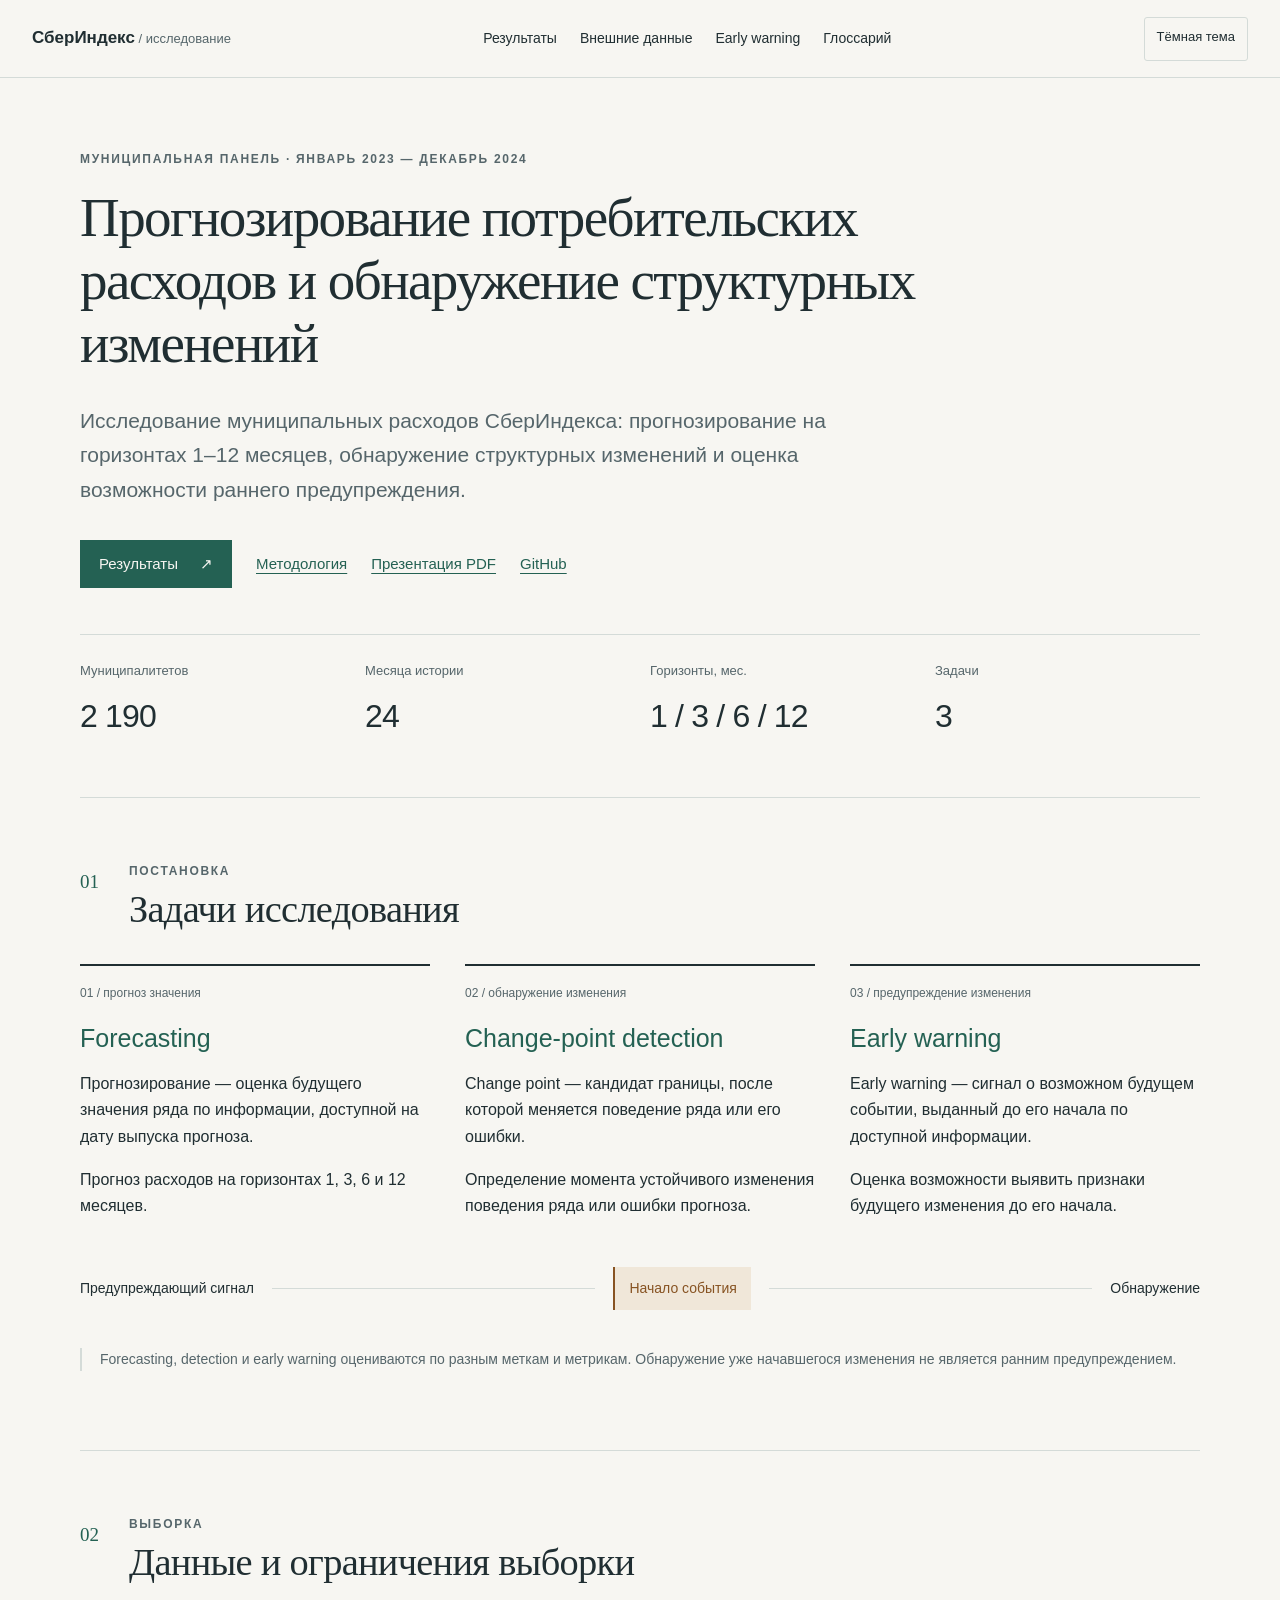
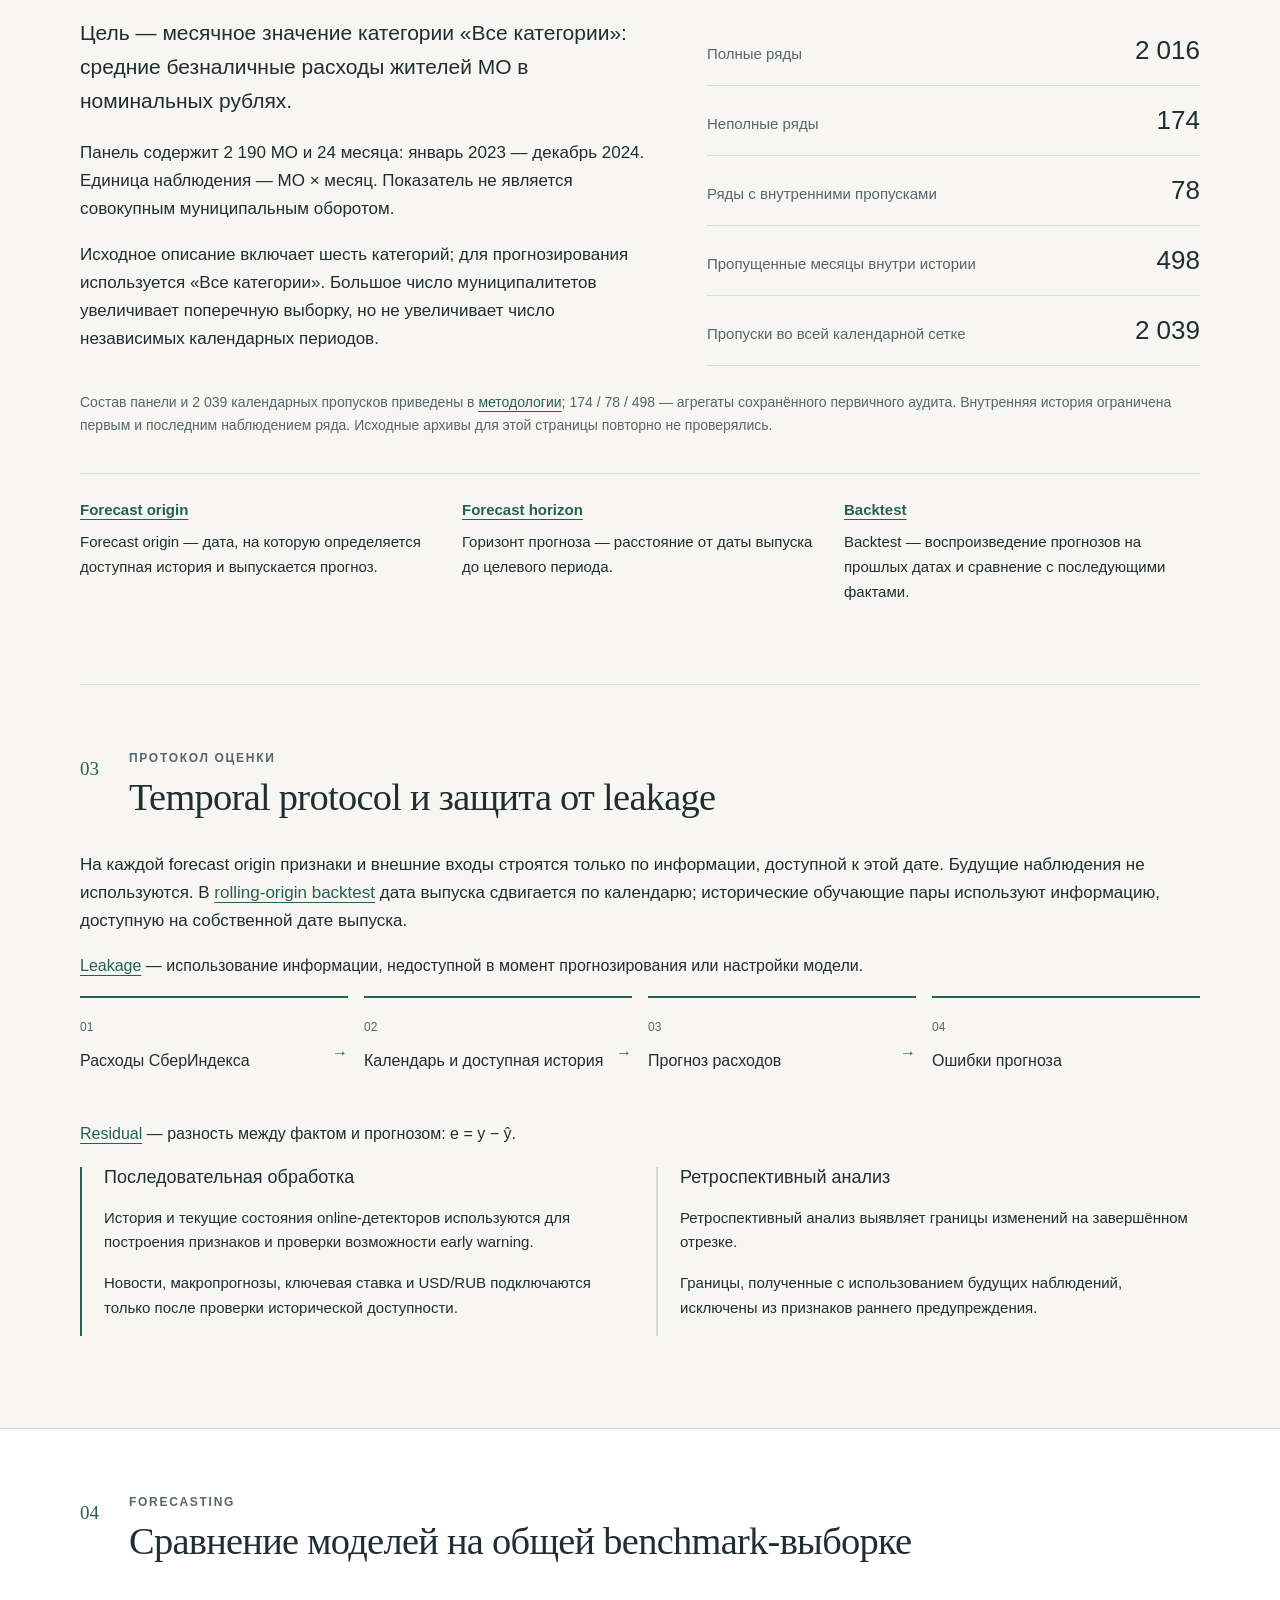
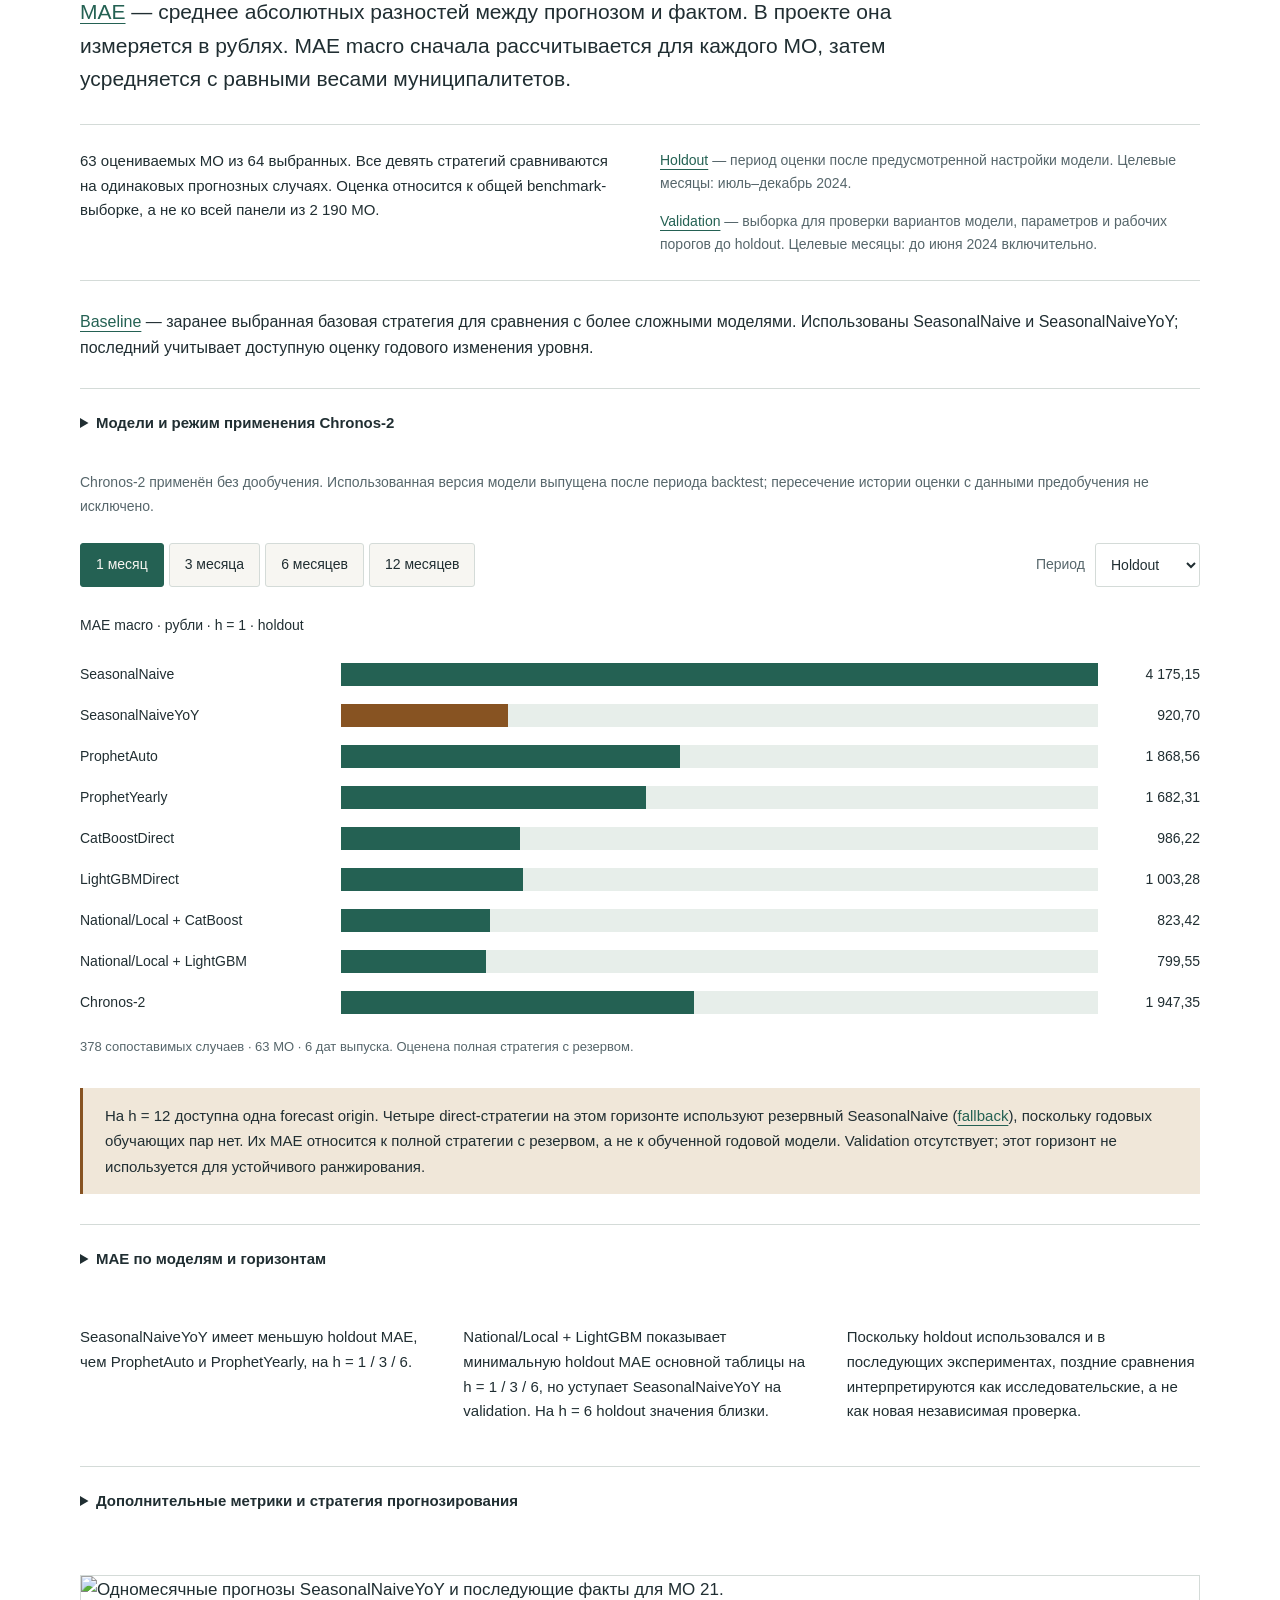
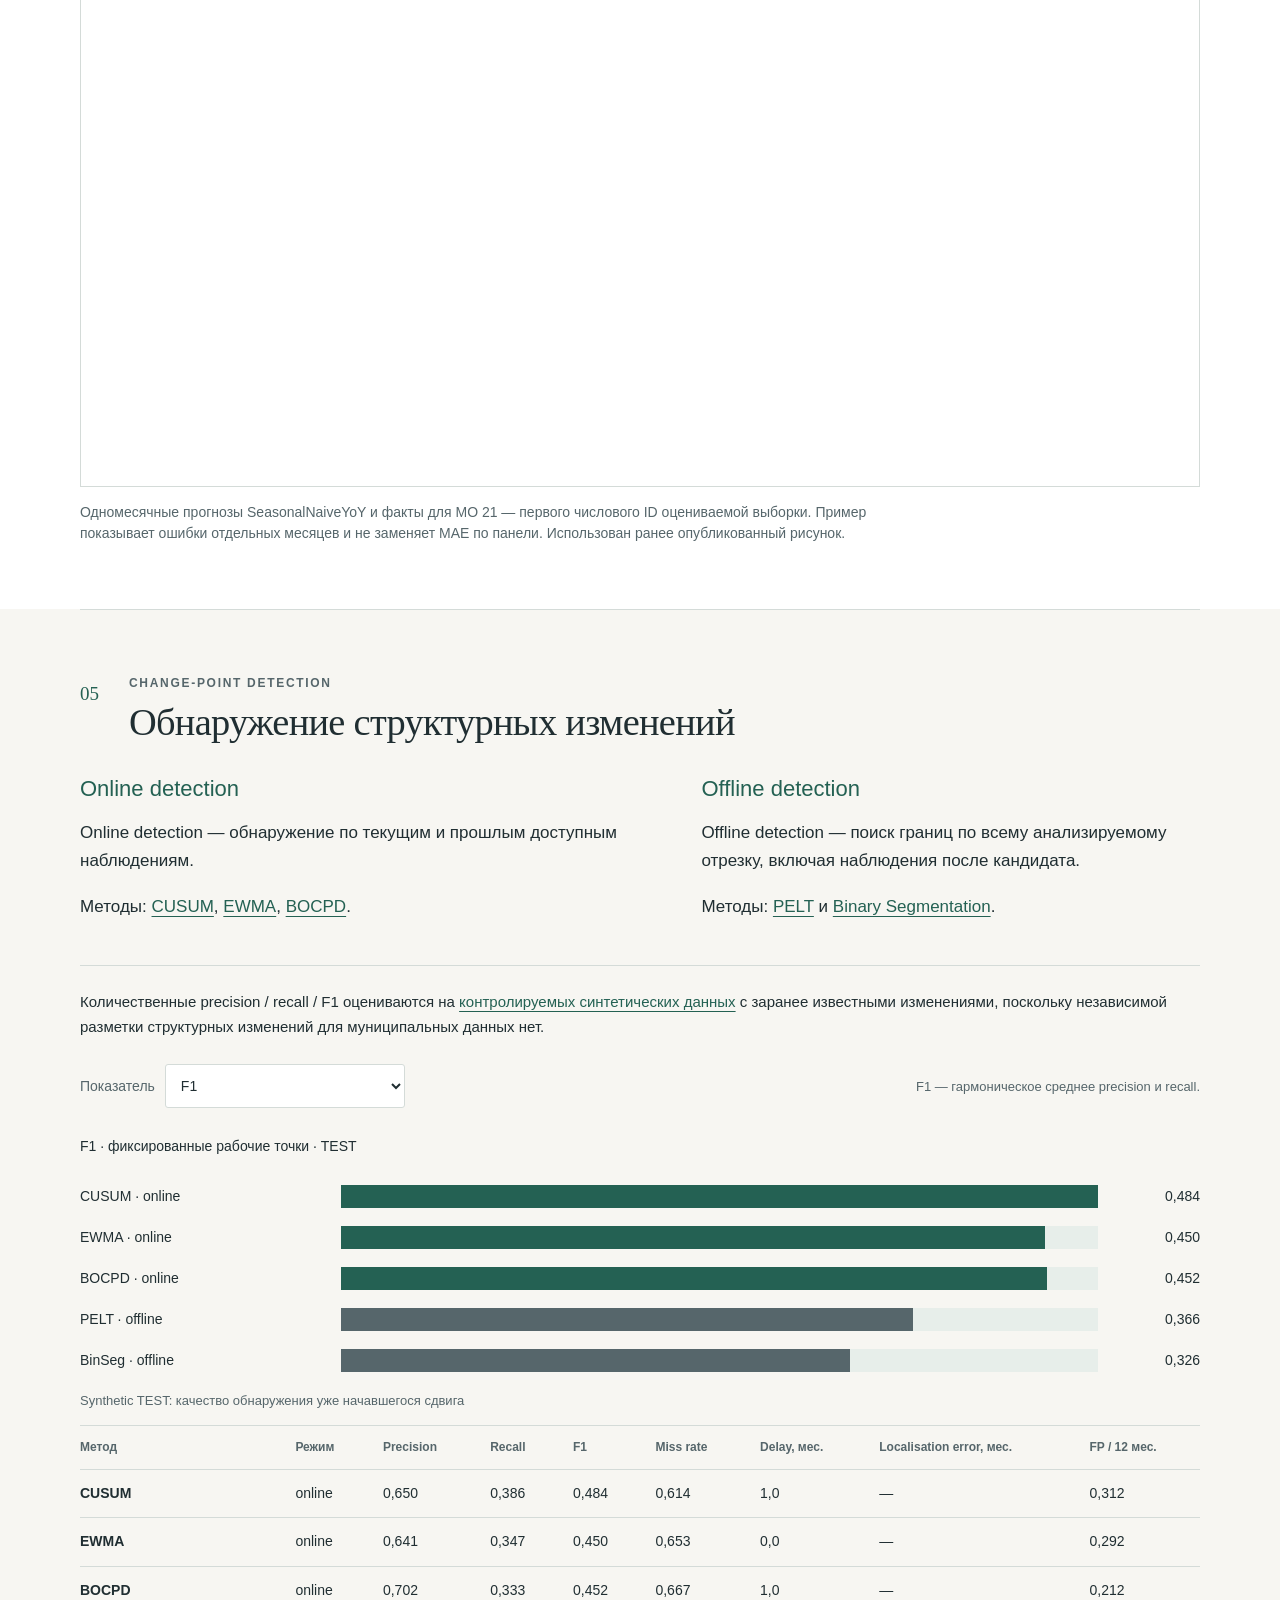
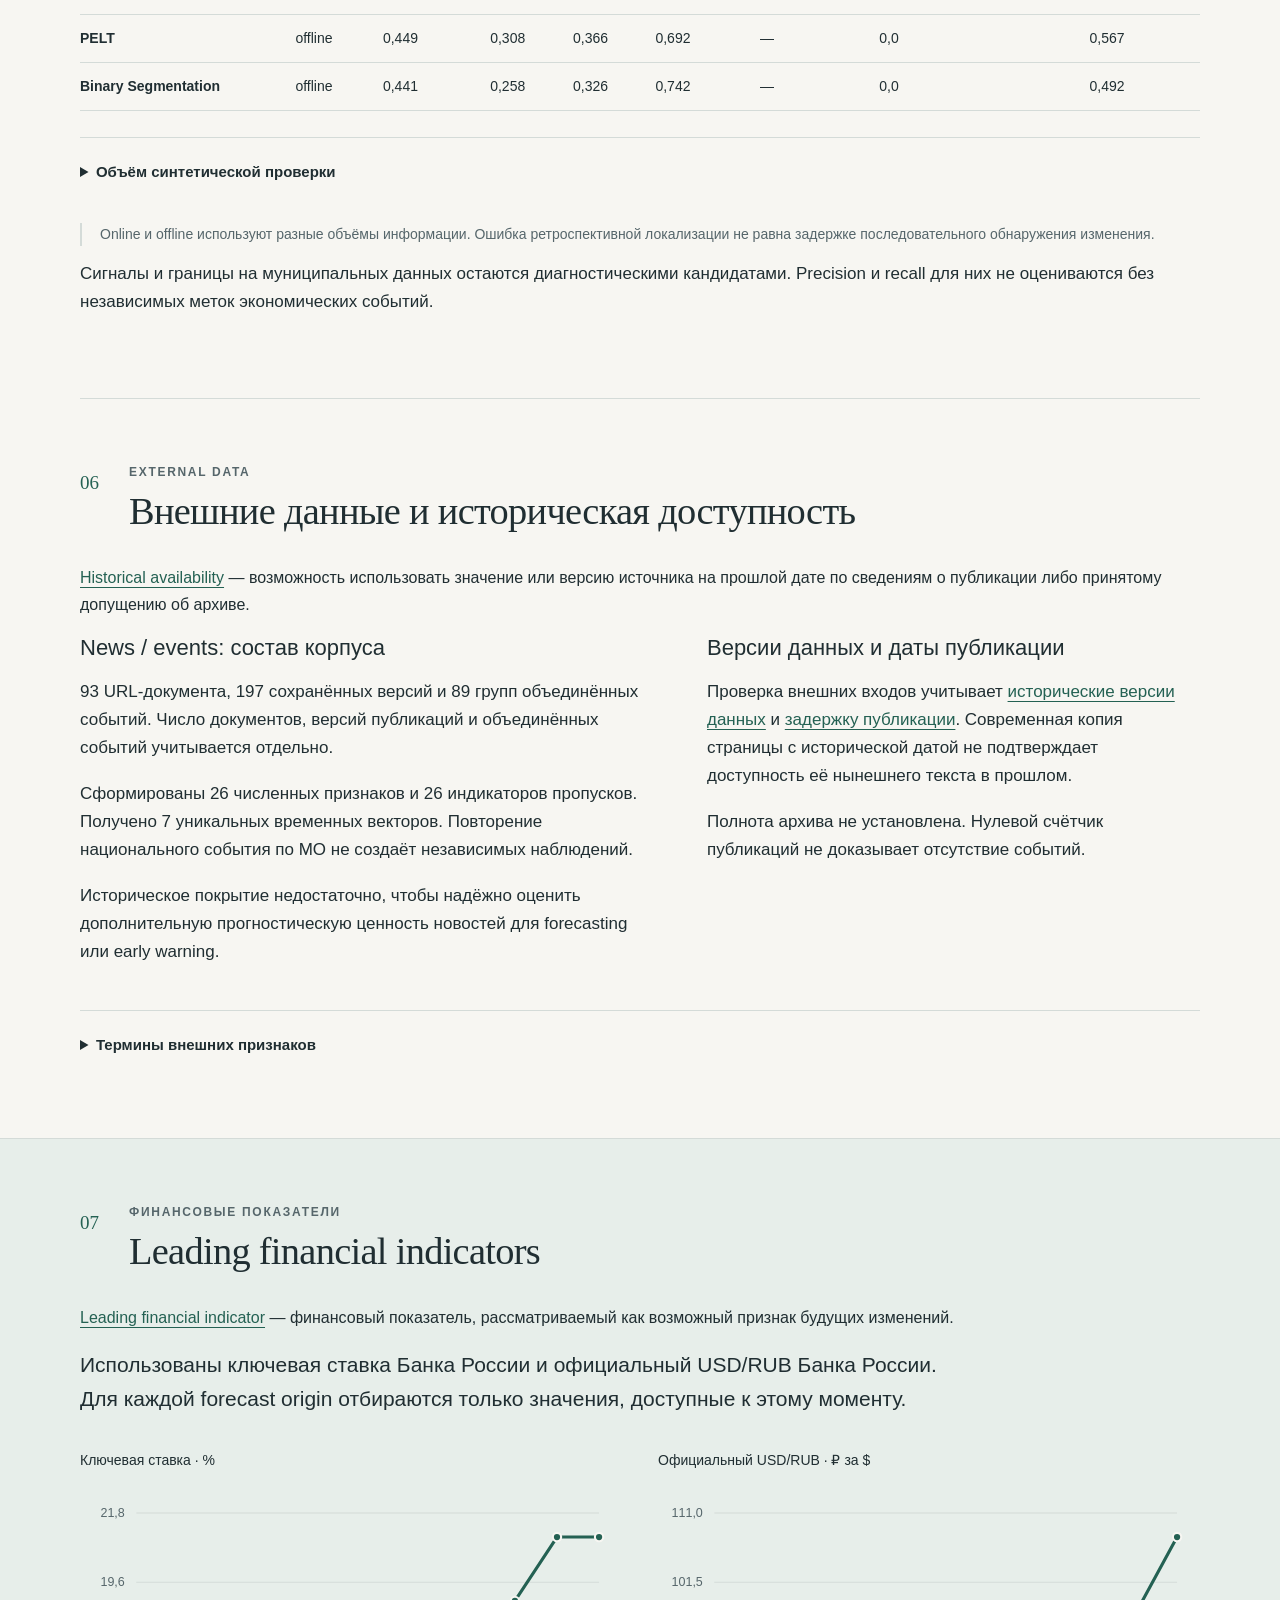
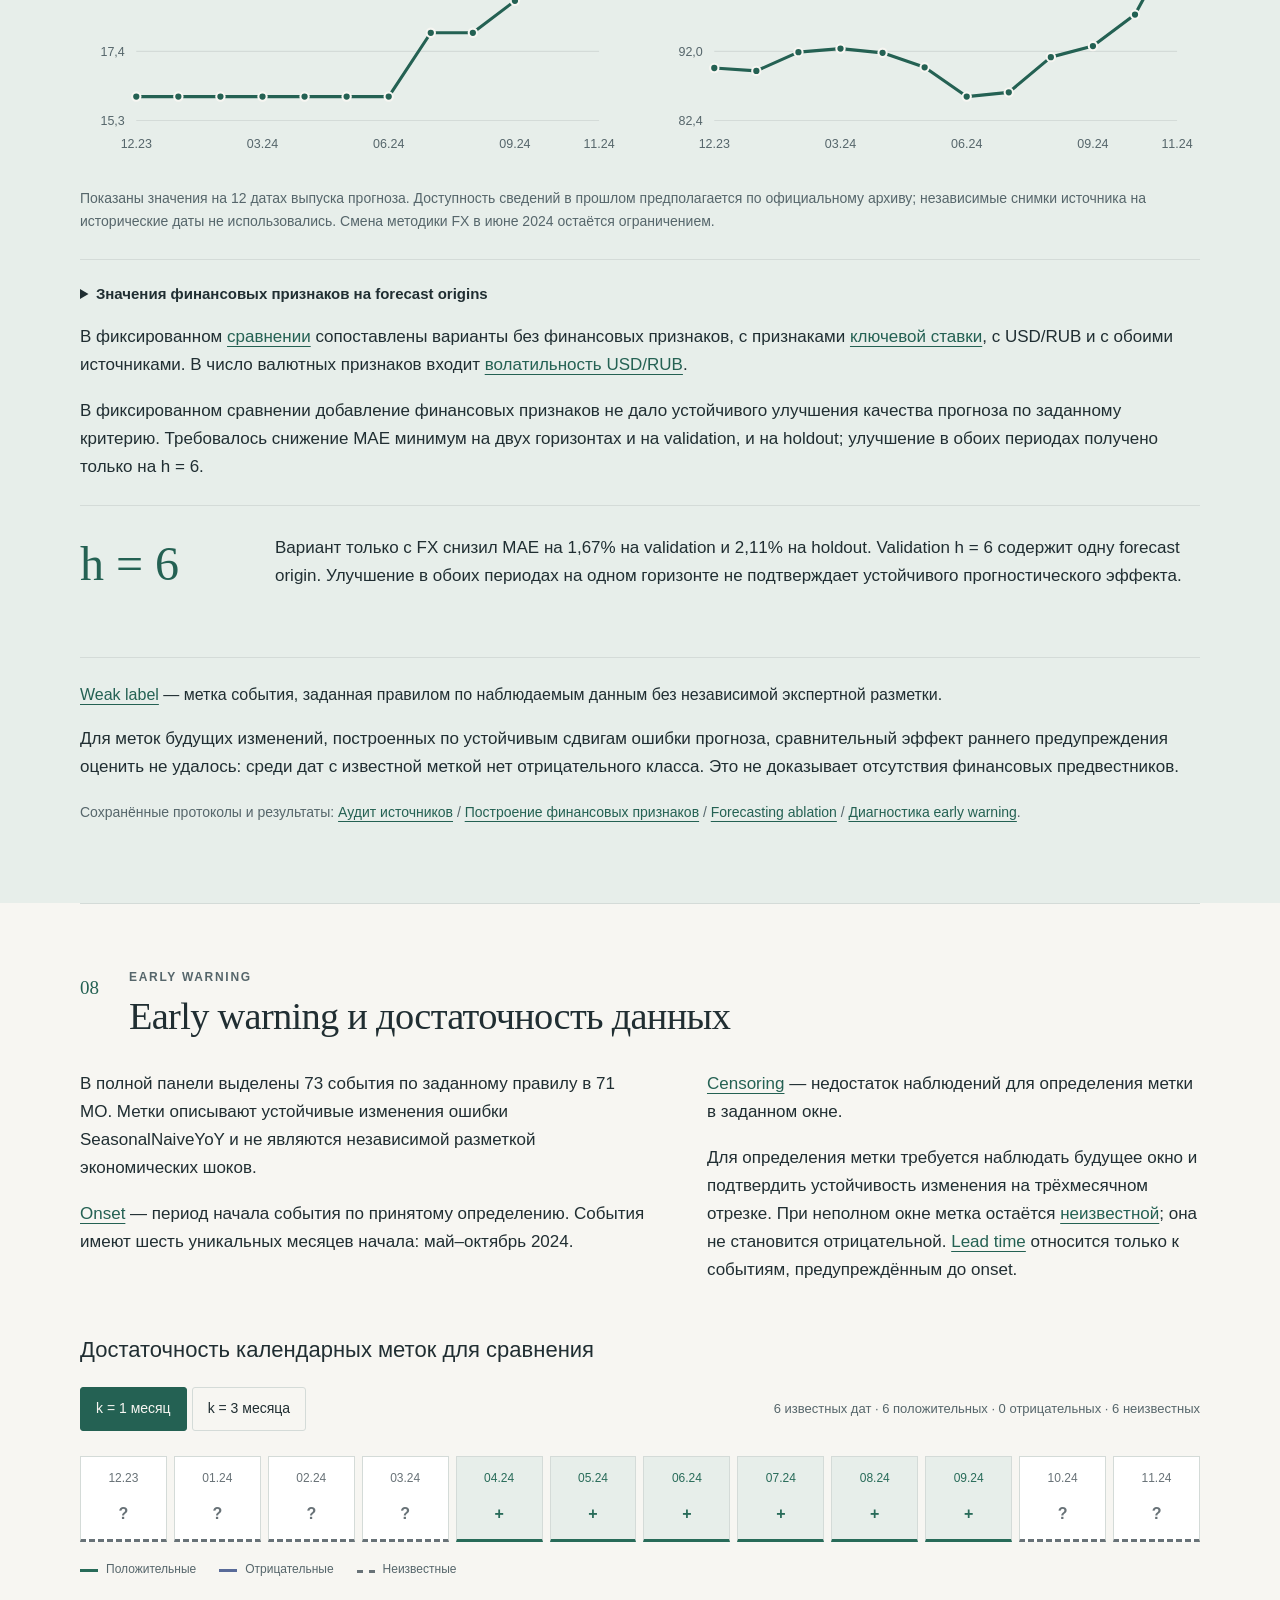
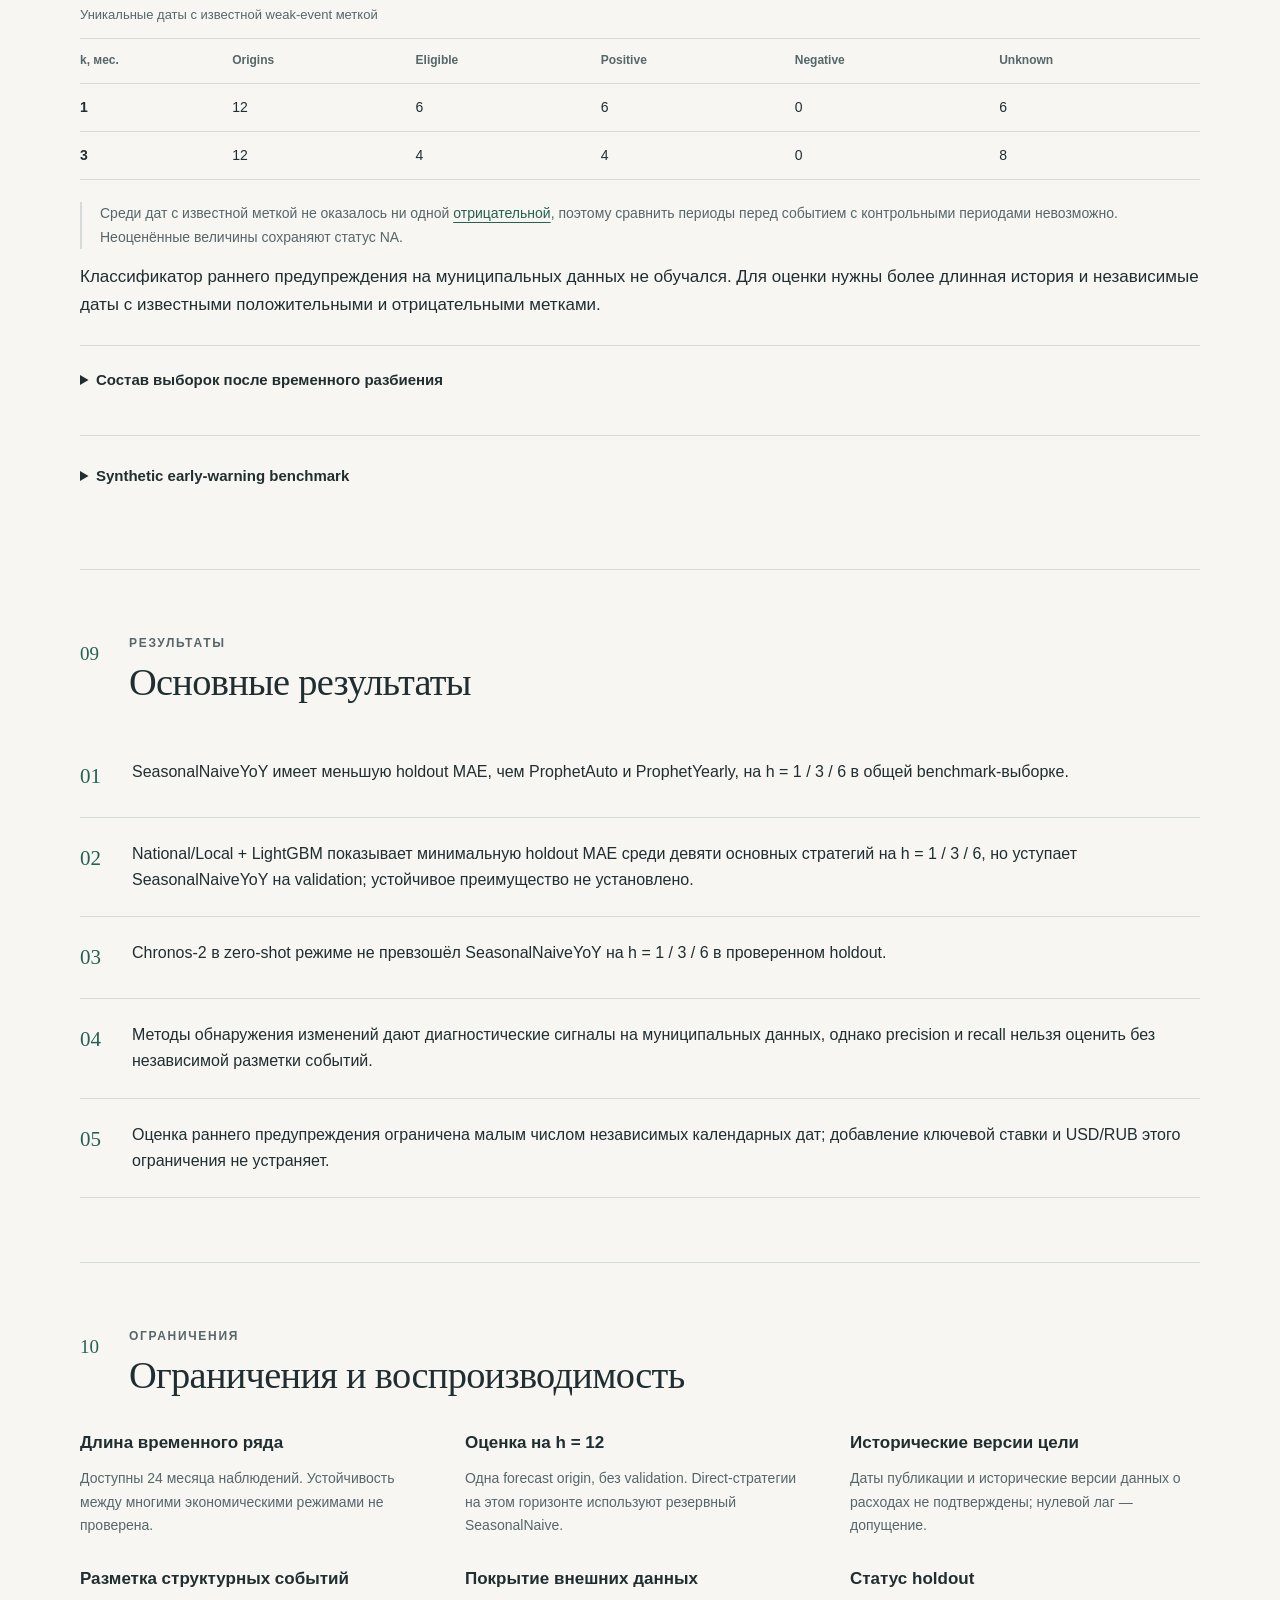
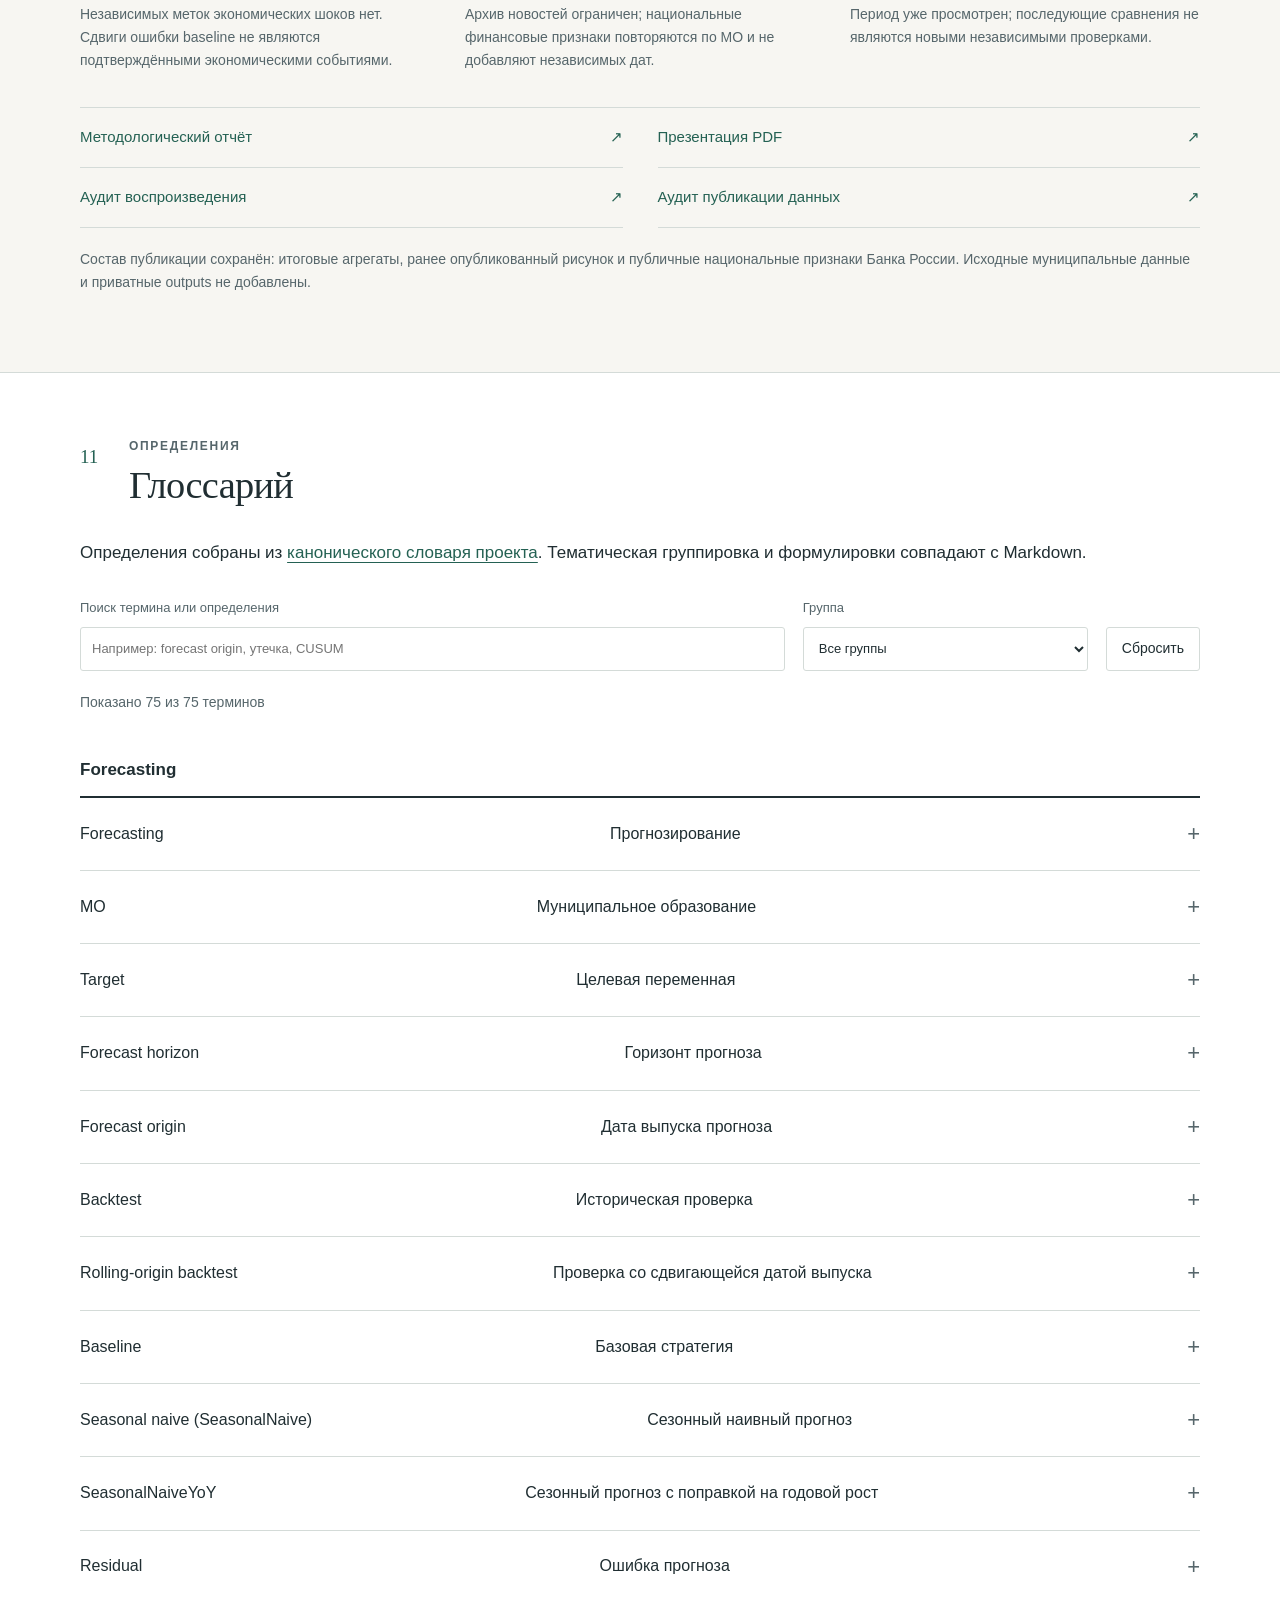
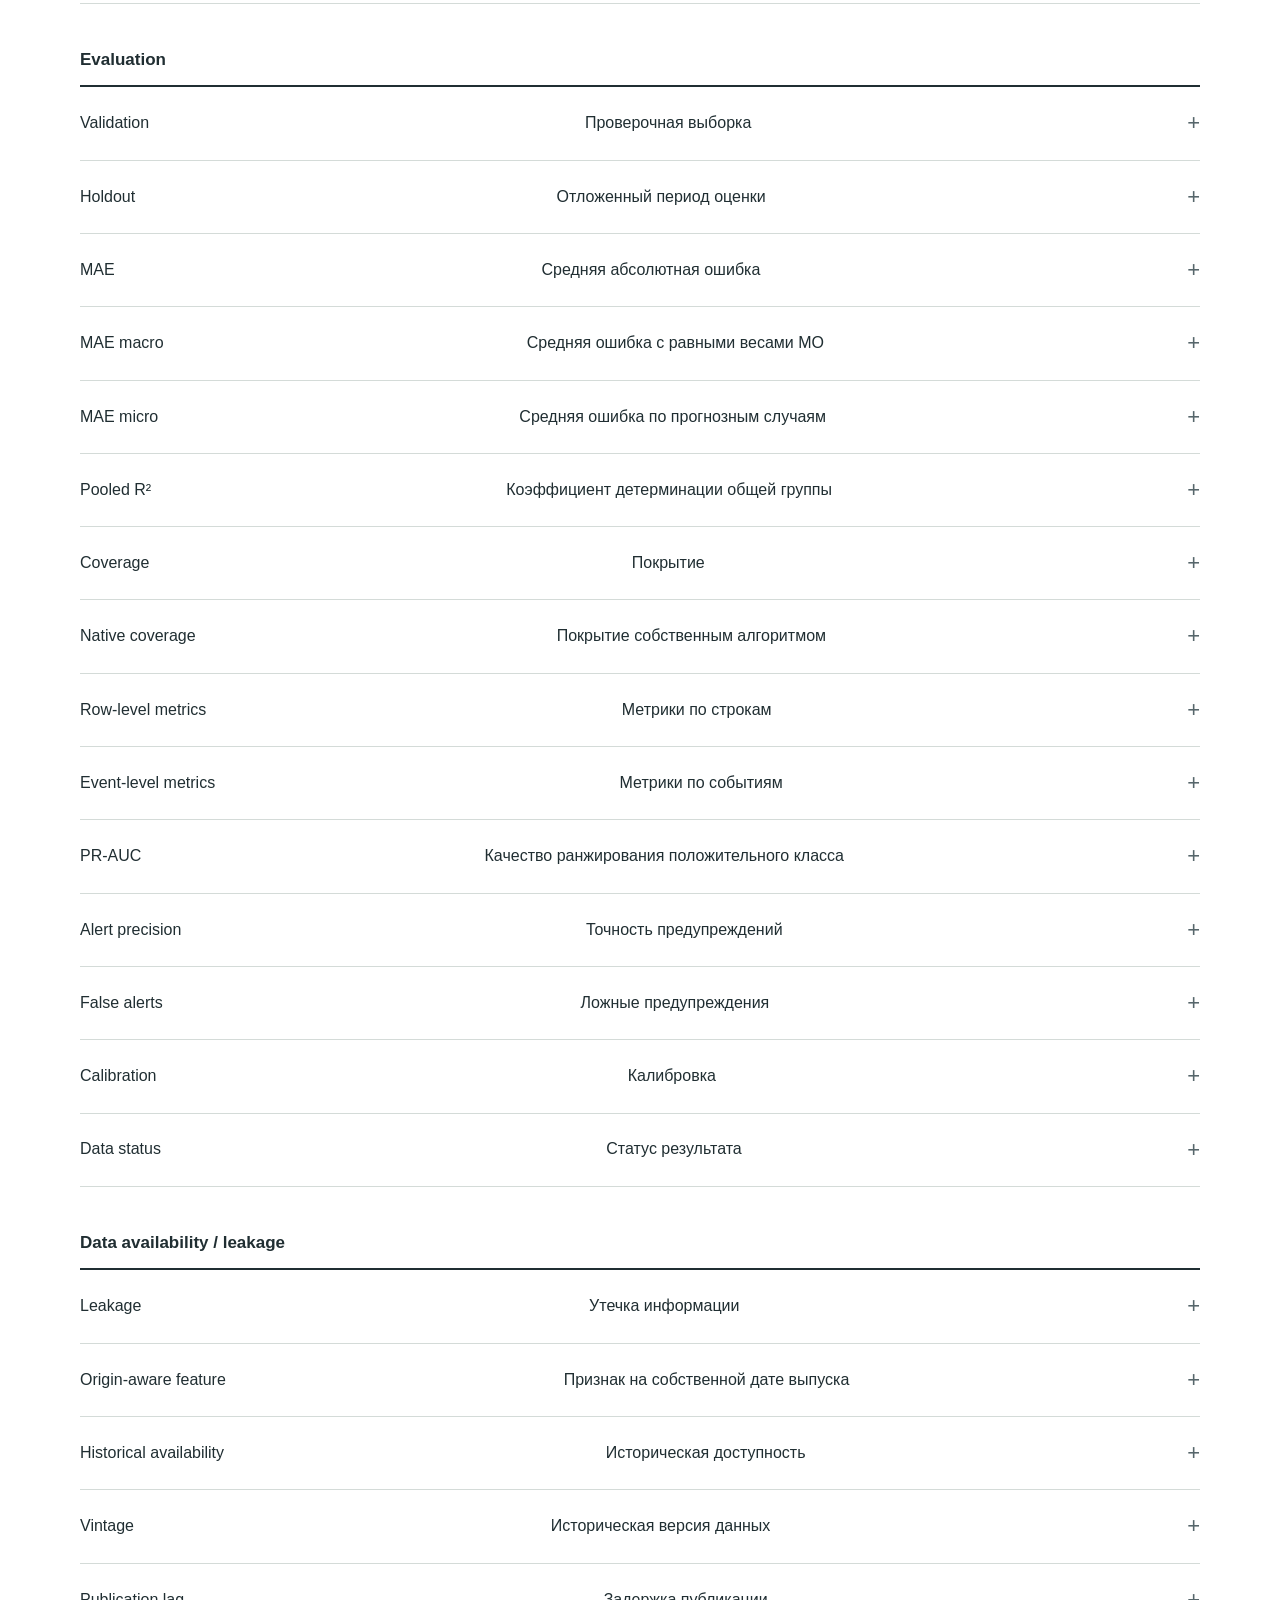
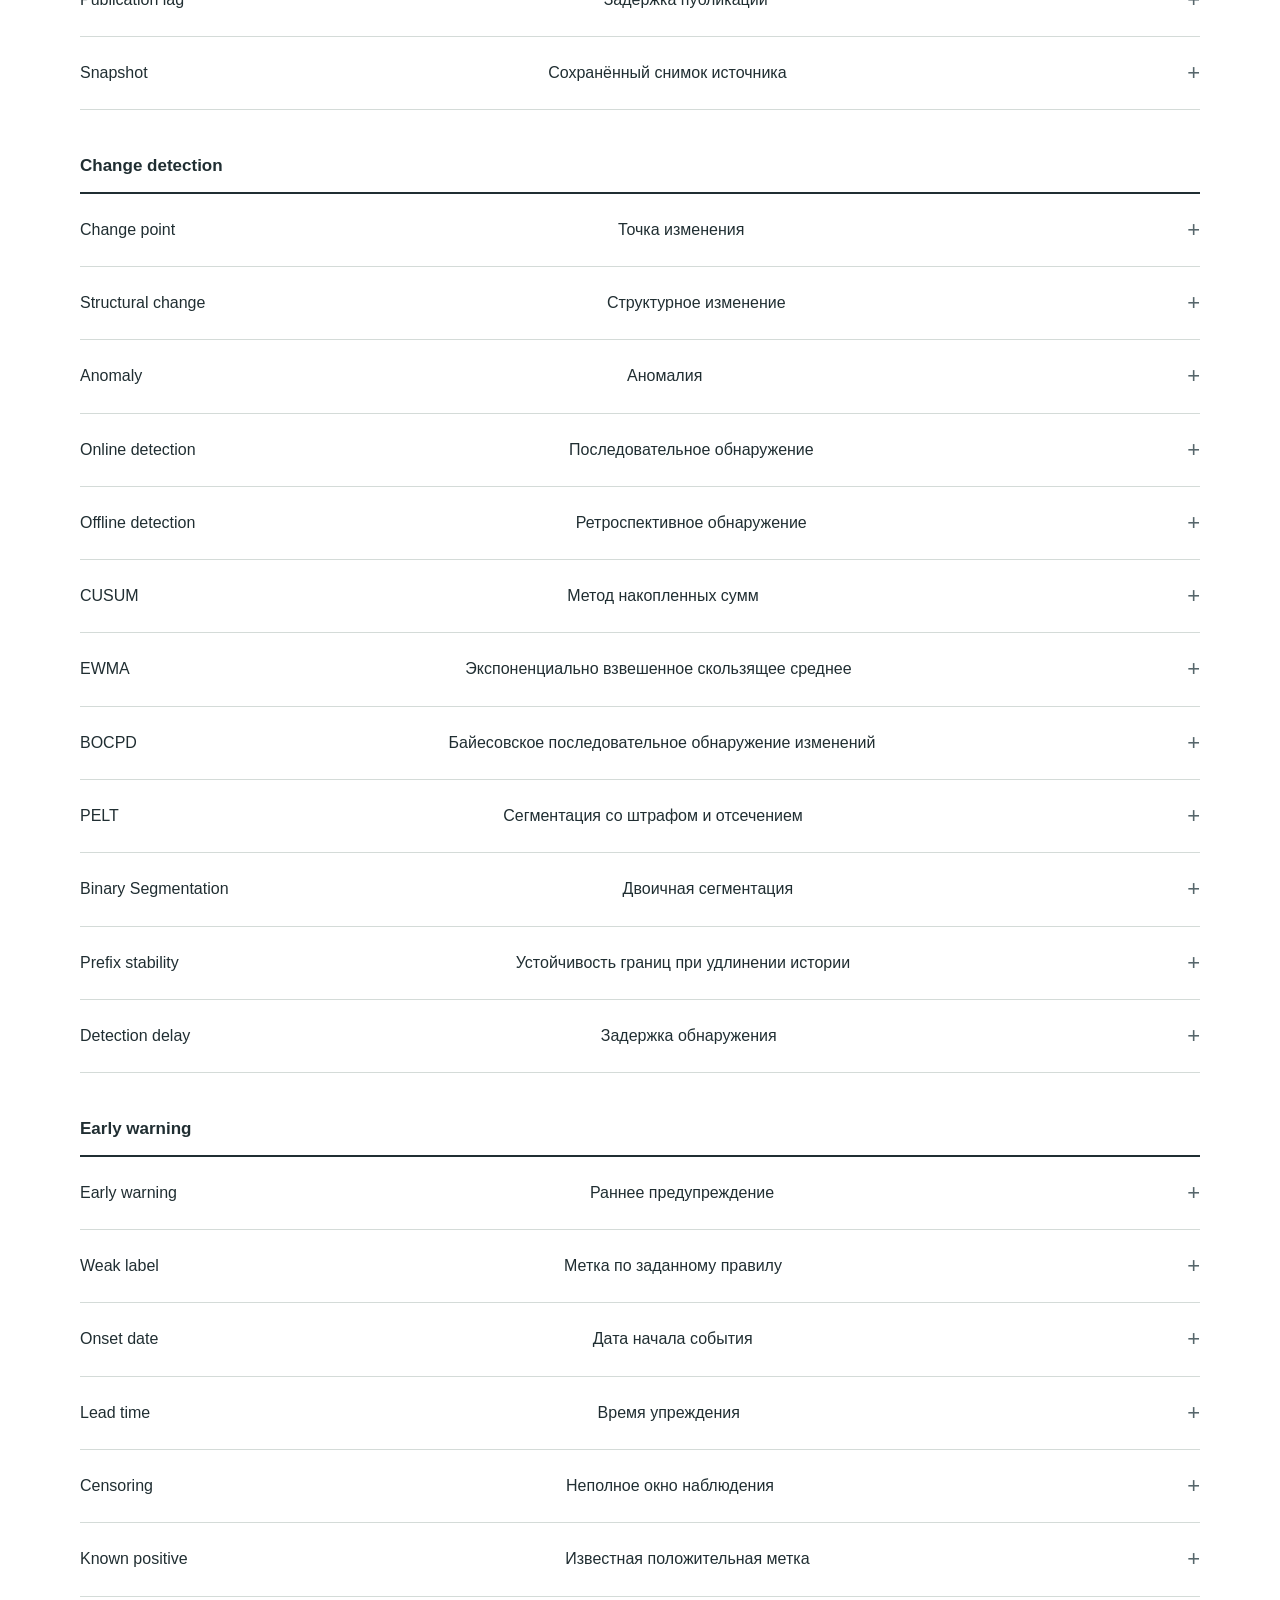
==== docs/index.html @ af83a6e0 "F8: add interactive project report" ====
<!doctype html>
<html lang="ru">
<head>
  <meta charset="utf-8">
  <meta name="viewport" content="width=device-width, initial-scale=1">
  <meta name="color-scheme" content="light dark">
  <meta name="description" content="Исследование муниципальных расходов СберИндекса: forecasting, обнаружение структурных изменений и оценка возможности early warning.">
  <title>Прогнозирование расходов и структурные изменения · СберИндекс</title>
  <link rel="stylesheet" href="assets/project-report.css">
  <script defer src="assets/project-report-data.js"></script>
  <script defer src="assets/project-report.js"></script>
</head>
<body>
  <a class="skip-link" href="#main">К содержанию</a>
  <header class="site-header">
    <a class="wordmark" href="#top" aria-label="СберИндекс: начало отчёта">СберИндекс<span> / исследование</span></a>
    <nav aria-label="Основная навигация">
      <a href="#results">Результаты</a>
      <a href="#signals">Внешние данные</a>
      <a href="#warning">Early warning</a>
      <a href="#glossary">Глоссарий</a>
    </nav>
    <button class="theme-toggle enhanced-control" id="theme-toggle" type="button" aria-label="Включить тёмную тему" aria-pressed="false">Тёмная тема</button>
  </header>
  <main id="main">
    <section class="hero wrap" id="top" aria-labelledby="hero-title">
      <p class="eyebrow">Муниципальная панель · январь 2023 — декабрь 2024</p>
      <h1 id="hero-title">Прогнозирование потребительских расходов и обнаружение структурных изменений</h1>
      <p class="hero-deck">Исследование муниципальных расходов СберИндекса: прогнозирование на горизонтах 1–12 месяцев, обнаружение структурных изменений и оценка возможности раннего предупреждения.</p>
      <div class="hero-links">
        <a class="primary-link" href="#results">Результаты <span aria-hidden="true">↗</span></a>
        <a href="https://github.com/MarselMiller/sberindex-municipal-forecasting/blob/main/reports/final/METHODOLOGY_REPORT.md">Методология</a>
        <a href="https://github.com/MarselMiller/sberindex-municipal-forecasting/blob/main/reports/final/presentation/presentation.pdf">Презентация PDF</a>
        <a href="https://github.com/MarselMiller/sberindex-municipal-forecasting">GitHub</a>
      </div>
      <dl class="facts-strip">
        <div><dt>Муниципалитетов</dt><dd>2 190</dd></div>
        <div><dt>Месяца истории</dt><dd>24</dd></div>
        <div><dt>Горизонты, мес.</dt><dd>1 / 3 / 6 / 12</dd></div>
        <div><dt>Задачи</dt><dd>3</dd></div>
      </dl>
    </section>

    <section class="section wrap" id="questions" aria-labelledby="questions-title">
      <div class="section-heading"><span class="section-number">01</span><div><p class="eyebrow">Постановка</p><h2 id="questions-title">Задачи исследования</h2></div></div>
      <div class="task-grid">
        <article><span class="task-index">01 / прогноз значения</span><h3><a href="#forecasting">Forecasting</a></h3><p data-first-definition="forecasting">Прогнозирование — оценка будущего значения ряда по информации, доступной на дату выпуска прогноза.</p><p>Прогноз расходов на горизонтах 1, 3, 6 и 12 месяцев.</p></article>
        <article><span class="task-index">02 / обнаружение изменения</span><h3><a href="#change-point">Change-point detection</a></h3><p data-first-definition="change-point">Change point — кандидат границы, после которой меняется поведение ряда или его ошибки.</p><p>Определение момента устойчивого изменения поведения ряда или ошибки прогноза.</p></article>
        <article><span class="task-index">03 / предупреждение изменения</span><h3><a href="#early-warning">Early warning</a></h3><p data-first-definition="early-warning">Early warning — сигнал о возможном будущем событии, выданный до его начала по доступной информации.</p><p>Оценка возможности выявить признаки будущего изменения до его начала.</p></article>
      </div>
      <div class="timing-diagram" aria-label="Предупреждающий сигнал до начала события; обнаружение после начала">
        <span>Предупреждающий сигнал</span><span class="timing-line" aria-hidden="true"></span><span class="onset-pin">Начало события</span><span class="timing-line" aria-hidden="true"></span><span>Обнаружение</span>
      </div>
      <p class="margin-note">Forecasting, detection и early warning оцениваются по разным меткам и метрикам. Обнаружение уже начавшегося изменения не является ранним предупреждением.</p>
    </section>

    <section class="section wrap" id="data" aria-labelledby="data-title">
      <div class="section-heading"><span class="section-number">02</span><div><p class="eyebrow">Выборка</p><h2 id="data-title">Данные и ограничения выборки</h2></div></div>
      <div class="two-column">
        <div><p class="lead">Цель — месячное значение категории «Все категории»: средние безналичные расходы жителей МО в номинальных рублях.</p><p>Панель содержит 2 190 МО и 24 месяца: январь 2023 — декабрь 2024. Единица наблюдения — МО × месяц. Показатель не является совокупным муниципальным оборотом.</p><p>Исходное описание включает шесть категорий; для прогнозирования используется «Все категории». Большое число муниципалитетов увеличивает поперечную выборку, но не увеличивает число независимых календарных периодов.</p></div>
        <dl class="quality-list">
          <div><dt>Полные ряды</dt><dd>2 016</dd></div>
          <div><dt>Неполные ряды</dt><dd>174</dd></div>
          <div><dt>Ряды с внутренними пропусками</dt><dd>78</dd></div>
          <div><dt>Пропущенные месяцы внутри истории</dt><dd>498</dd></div>
          <div><dt>Пропуски во всей календарной сетке</dt><dd>2 039</dd></div>
        </dl>
      </div>
      <p class="source-note">Состав панели и 2 039 календарных пропусков приведены в <a href="https://github.com/MarselMiller/sberindex-municipal-forecasting/blob/main/reports/final/METHODOLOGY_REPORT.md">методологии</a>; 174 / 78 / 498 — агрегаты сохранённого первичного аудита. Внутренняя история ограничена первым и последним наблюдением ряда. Исходные архивы для этой страницы повторно не проверялись.</p>
      <div class="protocol-band">
        <div><p><a href="#forecast-origin">Forecast origin</a></p><p data-first-definition="forecast-origin">Forecast origin — дата, на которую определяется доступная история и выпускается прогноз.</p></div>
        <div><p><a href="#forecast-horizon">Forecast horizon</a></p><p data-first-definition="forecast-horizon">Горизонт прогноза — расстояние от даты выпуска до целевого периода.</p></div>
        <div><p><a href="#backtest">Backtest</a></p><p data-first-definition="backtest">Backtest — воспроизведение прогнозов на прошлых датах и сравнение с последующими фактами.</p></div>
      </div>
    </section>

    <section class="section wrap" id="method-pipeline" aria-labelledby="pipeline-title">
      <div class="section-heading"><span class="section-number">03</span><div><p class="eyebrow">Протокол оценки</p><h2 id="pipeline-title">Temporal protocol и защита от leakage</h2></div></div>
      <p>На каждой forecast origin признаки и внешние входы строятся только по информации, доступной к этой дате. Будущие наблюдения не используются. В <a href="#rolling-origin-backtest">rolling-origin backtest</a> дата выпуска сдвигается по календарю; исторические обучающие пары используют информацию, доступную на собственной дате выпуска.</p>
      <p class="inline-definition"><a href="#leakage">Leakage</a> — <span data-first-definition="leakage">использование информации, недоступной в момент прогнозирования или настройки модели.</span></p>
      <ol class="pipeline">
        <li><span>01</span>Расходы СберИндекса</li><li><span>02</span>Календарь и доступная история</li><li><span>03</span>Прогноз расходов</li><li><span>04</span>Ошибки прогноза</li>
      </ol>
      <p class="inline-definition"><a href="#residual">Residual</a> — <span data-first-definition="residual">разность между фактом и прогнозом: e = y − ŷ.</span></p>
      <div class="pipeline-branches">
        <div><h3>Последовательная обработка</h3><p>История и текущие состояния online-детекторов используются для построения признаков и проверки возможности early warning.</p><p>Новости, макропрогнозы, ключевая ставка и USD/RUB подключаются только после проверки исторической доступности.</p></div>
        <div><h3>Ретроспективный анализ</h3><p>Ретроспективный анализ выявляет границы изменений на завершённом отрезке.</p><p>Границы, полученные с использованием будущих наблюдений, исключены из признаков раннего предупреждения.</p></div>
      </div>
    </section>

    <section class="section results-section" id="results" aria-labelledby="results-title"><div class="wrap">
      <div class="section-heading"><span class="section-number">04</span><div><p class="eyebrow">Forecasting</p><h2 id="results-title">Сравнение моделей на общей benchmark-выборке</h2></div></div>
      <p class="lead"><a href="#mae">MAE</a> — <span data-first-definition="mae">среднее абсолютных разностей между прогнозом и фактом.</span> В проекте она измеряется в рублях. MAE macro сначала рассчитывается для каждого МО, затем усредняется с равными весами муниципалитетов.</p>
      <div class="comparison-scope"><p>63 оцениваемых МО из 64 выбранных. Все девять стратегий сравниваются на одинаковых прогнозных случаях. Оценка относится к общей benchmark-выборке, а не ко всей панели из 2 190 МО.</p><div class="split-definitions"><p><a href="#holdout">Holdout</a> — <span data-first-definition="holdout">период оценки после предусмотренной настройки модели.</span> Целевые месяцы: июль–декабрь 2024.</p><p><a href="#validation">Validation</a> — <span data-first-definition="validation">выборка для проверки вариантов модели, параметров и рабочих порогов до holdout.</span> Целевые месяцы: до июня 2024 включительно.</p></div></div>
      <p class="inline-definition"><a href="#baseline">Baseline</a> — <span data-first-definition="baseline">заранее выбранная базовая стратегия для сравнения с более сложными моделями.</span> Использованы SeasonalNaive и SeasonalNaiveYoY; последний учитывает доступную оценку годового изменения уровня.</p>
      <details class="method-details"><summary>Модели и режим применения Chronos-2</summary><div class="definition-grid"><p><a href="#foundation-model">Foundation model</a> — <span data-first-definition="foundation-model">модель, предварительно обученная на широком наборе данных для применения к новым задачам.</span></p><p><a href="#zero-shot">Zero-shot</a> — <span data-first-definition="zero-shot">применение предобученных весов без дообучения на исследуемой панели.</span></p></div><p>Сравнение включает Prophet, <a href="#direct-forecasting">direct forecasting</a> с CatBoost/LightGBM, <a href="#national-local-decomposition">National/Local decomposition</a> и Chronos-2.</p></details>
      <p class="source-note">Chronos-2 применён без дообучения. Использованная версия модели выпущена после периода backtest; пересечение истории оценки с данными предобучения не исключено.</p>
      <div class="chart-toolbar enhanced-control">
        <div class="segmented" role="group" aria-label="Горизонт прогноза"><button type="button" data-horizon="1" aria-pressed="true">1 месяц</button><button type="button" data-horizon="3" aria-pressed="false">3 месяца</button><button type="button" data-horizon="6" aria-pressed="false">6 месяцев</button><button type="button" data-horizon="12" aria-pressed="false">12 месяцев</button></div>
        <label class="select-label">Период <select id="forecast-split"><option value="holdout">Holdout</option><option value="validation">Validation</option></select></label>
      </div>
      <figure class="interactive-chart enhanced-control" aria-labelledby="forecast-chart-title"><figcaption id="forecast-chart-title">MAE macro · рубли · h = 1</figcaption><div id="forecast-chart" class="bar-chart"></div><p class="chart-status" id="forecast-status" aria-live="polite"></p></figure>
      <p class="caution" id="annual-note">На h = 12 доступна одна forecast origin. Четыре direct-стратегии на этом горизонте используют резервный SeasonalNaive (<a href="#fallback">fallback</a>), поскольку годовых обучающих пар нет. Их MAE относится к полной стратегии с резервом, а не к обученной годовой модели. Validation отсутствует; этот горизонт не используется для устойчивого ранжирования.</p>
      <details class="data-table-disclosure" open><summary>MAE по моделям и горизонтам</summary><div class="table-scroll" tabindex="0" role="region" aria-label="Ошибки прогноза по моделям и горизонтам">
        <!-- forecasting-table:begin -->
<table class="metrics-table"><caption>Holdout: MAE macro, руб.</caption><thead><tr><th scope="col">Стратегия</th><th scope="col">h = 1</th><th scope="col">h = 3</th><th scope="col">h = 6</th><th scope="col">h = 12</th></tr></thead><tbody><tr><th scope="row">SeasonalNaive</th><td>4 175,1</td><td>4 175,1</td><td>4 175,1</td><td>4 322,1</td></tr><tr><th scope="row">SeasonalNaiveYoY</th><td>920,7</td><td>1 240,4</td><td>1 906,0</td><td>4 322,1</td></tr><tr><th scope="row">ProphetAuto</th><td>1 868,6</td><td>2 041,3</td><td>2 165,8</td><td>3 054,2</td></tr><tr><th scope="row">ProphetYearly</th><td>1 682,3</td><td>1 679,6</td><td>1 937,6</td><td>8 496,0</td></tr><tr><th scope="row">CatBoostDirect</th><td>986,2</td><td>1 939,2</td><td>3 349,5</td><td>4 322,1†</td></tr><tr><th scope="row">LightGBMDirect</th><td>1 003,3</td><td>1 449,8</td><td>2 463,2</td><td>4 322,1†</td></tr><tr><th scope="row">National/Local + CatBoost</th><td>823,4</td><td>1 225,7</td><td>2 132,7</td><td>4 322,1†</td></tr><tr><th scope="row">National/Local + LightGBM</th><td>799,6</td><td>1 212,7</td><td>1 897,2</td><td>4 322,1†</td></tr><tr><th scope="row">Chronos-2</th><td>1 947,4</td><td>2 526,3</td><td>4 150,6</td><td>9 163,5</td></tr></tbody></table>
<table class="metrics-table"><caption>Validation: MAE macro, руб.</caption><thead><tr><th scope="col">Стратегия</th><th scope="col">h = 1</th><th scope="col">h = 3</th><th scope="col">h = 6</th><th scope="col">h = 12</th></tr></thead><tbody><tr><th scope="row">SeasonalNaive</th><td>3 862,8</td><td>4 438,8</td><td>4 777,2</td><td>—</td></tr><tr><th scope="row">SeasonalNaiveYoY</th><td>1 354,9</td><td>2 468,2</td><td>4 777,2</td><td>—</td></tr><tr><th scope="row">ProphetAuto</th><td>1 730,3</td><td>1 436,8</td><td>1 981,3</td><td>—</td></tr><tr><th scope="row">ProphetYearly</th><td>2 736,7</td><td>3 209,0</td><td>8 362,5</td><td>—</td></tr><tr><th scope="row">CatBoostDirect</th><td>3 104,9</td><td>2 918,4</td><td>2 570,6</td><td>—</td></tr><tr><th scope="row">LightGBMDirect</th><td>2 733,3</td><td>2 880,0</td><td>6 378,1</td><td>—</td></tr><tr><th scope="row">National/Local + CatBoost</th><td>1 391,4</td><td>2 789,2</td><td>5 162,1</td><td>—</td></tr><tr><th scope="row">National/Local + LightGBM</th><td>1 370,5</td><td>2 819,7</td><td>5 525,3</td><td>—</td></tr><tr><th scope="row">Chronos-2</th><td>2 316,7</td><td>3 064,9</td><td>2 754,1</td><td>—</td></tr></tbody></table>
<!-- forecasting-table:end -->
      </div></details>
      <div class="interpretation">
        <p>SeasonalNaiveYoY имеет меньшую holdout MAE, чем ProphetAuto и ProphetYearly, на h = 1 / 3 / 6.</p>
        <p>National/Local + LightGBM показывает минимальную holdout MAE основной таблицы на h = 1 / 3 / 6, но уступает SeasonalNaiveYoY на validation. На h = 6 holdout значения близки.</p>
        <p>Поскольку holdout использовался и в последующих экспериментах, поздние сравнения интерпретируются как исследовательские, а не как новая независимая проверка.</p>
      </div>
      <details class="method-details"><summary>Дополнительные метрики и стратегия прогнозирования</summary><p><a href="#global-model">Global model</a>, <a href="#recursive-forecasting">recursive forecasting</a> и <a href="#r-squared">R²</a> описаны в глоссарии. Native coverage и метрики полной стратегии с fallback сохранены отдельно в <a href="https://github.com/MarselMiller/sberindex-municipal-forecasting/blob/main/reports/final/forecasting_metrics.csv">исходной таблице</a>.</p></details>
      <figure class="forecast-example"><img src="assets/figures/rolling_forecast.png" width="1517" height="692" loading="lazy" alt="Одномесячные прогнозы SeasonalNaiveYoY и последующие факты для МО 21."><figcaption>Одномесячные прогнозы SeasonalNaiveYoY и факты для МО 21 — первого числового ID оцениваемой выборки. Пример показывает ошибки отдельных месяцев и не заменяет MAE по панели. Использован ранее опубликованный рисунок.</figcaption></figure>
    </div></section>

    <section class="section wrap" id="detection" aria-labelledby="detection-title">
      <div class="section-heading"><span class="section-number">05</span><div><p class="eyebrow">Change-point detection</p><h2 id="detection-title">Обнаружение структурных изменений</h2></div></div>
      <div class="two-column detection-modes">
        <div><h3><a href="#online-detection">Online detection</a></h3><p data-first-definition="online-detection">Online detection — обнаружение по текущим и прошлым доступным наблюдениям.</p><p>Методы: <a href="#cusum">CUSUM</a>, <a href="#ewma">EWMA</a>, <a href="#bocpd">BOCPD</a>.</p></div>
        <div><h3><a href="#offline-detection">Offline detection</a></h3><p data-first-definition="offline-detection">Offline detection — поиск границ по всему анализируемому отрезку, включая наблюдения после кандидата.</p><p>Методы: <a href="#pelt">PELT</a> и <a href="#binary-segmentation">Binary Segmentation</a>.</p></div>
      </div>
      <p class="benchmark-label">Количественные precision / recall / F1 оцениваются на <a href="#synthetic-benchmark">контролируемых синтетических данных</a> с заранее известными изменениями, поскольку независимой разметки структурных изменений для муниципальных данных нет.</p>
      <div class="chart-toolbar enhanced-control"><label class="select-label">Показатель <select id="detection-metric"><option value="f1">F1</option><option value="precision">Precision</option><option value="recall">Recall</option><option value="false_alarms_per_12">Ложные сигналы / 12 месяцев</option></select></label><p id="detection-metric-help">F1 — гармоническое среднее precision и recall.</p></div>
      <figure class="interactive-chart enhanced-control"><figcaption id="detection-chart-title">F1 · фиксированные рабочие точки</figcaption><div id="detection-chart" class="bar-chart"></div></figure>
      <div class="table-scroll" tabindex="0" role="region" aria-label="Метрики обнаружения изменений">
        <!-- detection-table:begin -->
<table class="metrics-table"><caption>Synthetic TEST: качество обнаружения уже начавшегося сдвига</caption><thead><tr><th scope="col">Метод</th><th scope="col">Режим</th><th scope="col">Precision</th><th scope="col">Recall</th><th scope="col">F1</th><th scope="col">Miss rate</th><th scope="col">Delay, мес.</th><th scope="col">Localisation error, мес.</th><th scope="col">FP / 12 мес.</th></tr></thead><tbody><tr><th scope="row">CUSUM</th><td>online</td><td>0,650</td><td>0,386</td><td>0,484</td><td>0,614</td><td>1,0</td><td>—</td><td>0,312</td></tr><tr><th scope="row">EWMA</th><td>online</td><td>0,641</td><td>0,347</td><td>0,450</td><td>0,653</td><td>0,0</td><td>—</td><td>0,292</td></tr><tr><th scope="row">BOCPD</th><td>online</td><td>0,702</td><td>0,333</td><td>0,452</td><td>0,667</td><td>1,0</td><td>—</td><td>0,212</td></tr><tr><th scope="row">PELT</th><td>offline</td><td>0,449</td><td>0,308</td><td>0,366</td><td>0,692</td><td>—</td><td>0,0</td><td>0,567</td></tr><tr><th scope="row">Binary Segmentation</th><td>offline</td><td>0,441</td><td>0,258</td><td>0,326</td><td>0,742</td><td>—</td><td>0,0</td><td>0,492</td></tr></tbody></table>
<!-- detection-table:end -->
      </div>
      <details class="method-details" data-protocol-detail="detection"><summary>Объём синтетической проверки</summary><p>Тестовая часть содержит 360 событий устойчивого сдвига уровня и 2 880 месяцев мониторинга.</p></details>
      <p class="margin-note">Online и offline используют разные объёмы информации. Ошибка ретроспективной локализации не равна задержке последовательного обнаружения изменения.</p>
      <p>Сигналы и границы на муниципальных данных остаются диагностическими кандидатами. Precision и recall для них не оцениваются без независимых меток экономических событий.</p>
    </section>

    <section class="section wrap" id="signals" aria-labelledby="signals-title">
      <div class="section-heading"><span class="section-number">06</span><div><p class="eyebrow">External data</p><h2 id="signals-title">Внешние данные и историческая доступность</h2></div></div>
      <p class="inline-definition"><a href="#historical-availability">Historical availability</a> — <span data-first-definition="historical-availability">возможность использовать значение или версию источника на прошлой дате по сведениям о публикации либо принятому допущению об архиве.</span></p>
      <div class="two-column">
        <div><h3>News / events: состав корпуса</h3><p>93 URL-документа, 197 сохранённых версий и 89 групп объединённых событий. Число документов, версий публикаций и объединённых событий учитывается отдельно.</p><p>Сформированы 26 численных признаков и 26 индикаторов пропусков. Получено 7 уникальных временных векторов. Повторение национального события по МО не создаёт независимых наблюдений.</p><p>Историческое покрытие недостаточно, чтобы надёжно оценить дополнительную прогностическую ценность новостей для forecasting или early warning.</p></div>
        <div><h3>Версии данных и даты публикации</h3><p>Проверка внешних входов учитывает <a href="#historical-vintage">исторические версии данных</a> и <a href="#publication-lag">задержку публикации</a>. Современная копия страницы с исторической датой не подтверждает доступность её нынешнего текста в прошлом.</p><p>Полнота архива не установлена. Нулевой счётчик публикаций не доказывает отсутствие событий.</p></div>
      </div>
      <details class="method-details"><summary>Термины внешних признаков</summary><p><a href="#feature">Feature</a>, <a href="#origin-aware-feature">origin-aware feature</a> и <a href="#news-event-feature">news/event feature</a> определены в глоссарии. Доступность проверяется на origin каждого примера; поздние уточнения не переносятся на прошлые даты.</p></details>
    </section>

    <section class="section financial-section" id="financial" aria-labelledby="financial-title"><div class="wrap">
      <div class="section-heading"><span class="section-number">07</span><div><p class="eyebrow">Финансовые показатели</p><h2 id="financial-title">Leading financial indicators</h2></div></div>
      <p class="inline-definition"><a href="#leading-financial-indicator">Leading financial indicator</a> — <span data-first-definition="leading-financial-indicator">финансовый показатель, рассматриваемый как возможный признак будущих изменений.</span></p>
      <p class="lead">Использованы ключевая ставка Банка России и официальный USD/RUB Банка России. Для каждой forecast origin отбираются только значения, доступные к этому моменту.</p>
      <div class="financial-chart-grid enhanced-control"><figure><figcaption>Ключевая ставка · %</figcaption><div id="rate-chart" class="line-chart"></div></figure><figure><figcaption>Официальный USD/RUB · ₽ за $</figcaption><div id="fx-chart" class="line-chart"></div></figure></div>
      <p class="source-note">Показаны значения на 12 датах выпуска прогноза. Доступность сведений в прошлом предполагается по официальному архиву; независимые снимки источника на исторические даты не использовались. Смена методики FX в июне 2024 остаётся ограничением.</p>
      <details class="data-table-disclosure"><summary>Значения финансовых признаков на forecast origins</summary><div class="table-scroll" tabindex="0" role="region" aria-label="Ставка и курс на датах выпуска">
        <!-- financial-table:begin -->
<table class="metrics-table"><caption>Показатели Банка России, доступные на дату выпуска</caption><thead><tr><th scope="col">Forecast origin</th><th scope="col">Ключевая ставка, %</th><th scope="col">USD/RUB, руб. за 1 USD</th></tr></thead><tbody><tr><th scope="row">2023-12-31</th><td>16,0</td><td>89,6883</td></tr><tr><th scope="row">2024-01-31</th><td>16,0</td><td>89,2887</td></tr><tr><th scope="row">2024-02-29</th><td>16,0</td><td>91,8692</td></tr><tr><th scope="row">2024-03-31</th><td>16,0</td><td>92,3660</td></tr><tr><th scope="row">2024-04-30</th><td>16,0</td><td>91,7791</td></tr><tr><th scope="row">2024-05-31</th><td>16,0</td><td>89,7869</td></tr><tr><th scope="row">2024-06-30</th><td>16,0</td><td>85,7480</td></tr><tr><th scope="row">2024-07-31</th><td>18,0</td><td>86,3300</td></tr><tr><th scope="row">2024-08-31</th><td>18,0</td><td>91,1868</td></tr><tr><th scope="row">2024-09-30</th><td>19,0</td><td>92,7126</td></tr><tr><th scope="row">2024-10-31</th><td>21,0</td><td>97,0530</td></tr><tr><th scope="row">2024-11-30</th><td>21,0</td><td>107,7409</td></tr></tbody></table>
<!-- financial-table:end -->
      </div></details>
      <p>В фиксированном <a href="#ablation">сравнении</a> сопоставлены варианты без финансовых признаков, с признаками <a href="#key-rate">ключевой ставки</a>, с USD/RUB и с обоими источниками. В число валютных признаков входит <a href="#fx-volatility">волатильность USD/RUB</a>.</p>
      <p>В фиксированном сравнении добавление финансовых признаков не дало устойчивого улучшения качества прогноза по заданному критерию. Требовалось снижение MAE минимум на двух горизонтах и на validation, и на holdout; улучшение в обоих периодах получено только на h = 6.</p>
      <div class="financial-result"><p class="result-number">h = 6</p><p>Вариант только с FX снизил MAE на 1,67% на validation и 2,11% на holdout. Validation h = 6 содержит одну forecast origin. Улучшение в обоих периодах на одном горизонте не подтверждает устойчивого прогностического эффекта.</p></div>
      <p class="inline-definition"><a href="#weak-label">Weak label</a> — <span data-first-definition="weak-label">метка события, заданная правилом по наблюдаемым данным без независимой экспертной разметки.</span></p>
      <p>Для меток будущих изменений, построенных по устойчивым сдвигам ошибки прогноза, сравнительный эффект раннего предупреждения оценить не удалось: среди дат с известной меткой нет отрицательного класса. Это не доказывает отсутствия финансовых предвестников.</p>
      <p class="source-note">Сохранённые протоколы и результаты: <a href="https://github.com/MarselMiller/sberindex-municipal-forecasting/blob/main/reports/results/E08a_leading_financial_indicators_audit.md">Аудит источников</a> / <a href="https://github.com/MarselMiller/sberindex-municipal-forecasting/blob/main/reports/results/E08b_leading_financial_features.md">Построение финансовых признаков</a> / <a href="https://github.com/MarselMiller/sberindex-municipal-forecasting/blob/main/reports/results/E08c_leading_financial_forecasting.md">Forecasting ablation</a> / <a href="https://github.com/MarselMiller/sberindex-municipal-forecasting/blob/main/reports/results/E08d_real_financial_early_warning.md">Диагностика early warning</a>.</p>
    </div></section>

    <section class="section wrap" id="warning" aria-labelledby="warning-title">
      <div class="section-heading"><span class="section-number">08</span><div><p class="eyebrow">Early warning</p><h2 id="warning-title">Early warning и достаточность данных</h2></div></div>
      <div class="two-column"><div><p>В полной панели выделены 73 события по заданному правилу в 71 МО. Метки описывают устойчивые изменения ошибки SeasonalNaiveYoY и не являются независимой разметкой экономических шоков.</p><p><a href="#onset-date">Onset</a> — <span data-first-definition="onset-date">период начала события по принятому определению.</span> События имеют шесть уникальных месяцев начала: май–октябрь 2024.</p></div><div><p><a href="#censoring">Censoring</a> — <span data-first-definition="censoring">недостаток наблюдений для определения метки в заданном окне.</span></p><p>Для определения метки требуется наблюдать будущее окно и подтвердить устойчивость изменения на трёхмесячном отрезке. При неполном окне метка остаётся <a href="#unknown-label">неизвестной</a>; она не становится отрицательной. <a href="#lead-time">Lead time</a> относится только к событиям, предупреждённым до onset.</p></div></div>
      <h3 class="subsection-title">Достаточность календарных меток для сравнения</h3>
      <div class="chart-toolbar enhanced-control"><div class="segmented" role="group" aria-label="Окно предупреждения"><button type="button" data-warning-window="1" aria-pressed="true">k = 1 месяц</button><button type="button" data-warning-window="3" aria-pressed="false">k = 3 месяца</button></div><p id="cohort-status" aria-live="polite"></p></div>
      <div id="warning-cohort" class="cohort-chart enhanced-control" aria-label="Статусы меток на двенадцати датах выпуска"></div>
      <div class="cohort-legend"><span class="positive-key">Положительные</span><span class="negative-key">Отрицательные</span><span class="unknown-key">Неизвестные</span></div>
      <div class="table-scroll" tabindex="0" role="region" aria-label="Состав календарных меток для сравнения">
        <!-- early-warning-table:begin -->
<table class="metrics-table"><caption>Уникальные даты с известной weak-event меткой</caption><thead><tr><th scope="col">k, мес.</th><th scope="col">Origins</th><th scope="col">Eligible</th><th scope="col">Positive</th><th scope="col">Negative</th><th scope="col">Unknown</th></tr></thead><tbody><tr><th scope="row">1</th><td>12</td><td>6</td><td>6</td><td>0</td><td>6</td></tr><tr><th scope="row">3</th><td>12</td><td>4</td><td>4</td><td>0</td><td>8</td></tr></tbody></table>
<!-- early-warning-table:end -->
      </div>
      <p class="margin-note">Среди дат с известной меткой не оказалось ни одной <a href="#known-negative">отрицательной</a>, поэтому сравнить периоды перед событием с контрольными периодами невозможно. Неоценённые величины сохраняют статус NA.</p>
      <p>Классификатор раннего предупреждения на муниципальных данных не обучался. Для оценки нужны более длинная история и независимые даты с известными положительными и отрицательными метками.</p>
      <details class="method-details" data-protocol-detail="warning"><summary>Состав выборок после временного разбиения</summary><p>Для k = 1 после временного разбиения остаются 14 положительных случаев в обучающей выборке и 4 в тестовой; для k = 3 пригодного разбиения нет.</p></details>
      <details class="synthetic-subsection"><summary>Synthetic early-warning benchmark</summary><p><a href="#controlled-synthetic-benchmark">Controlled synthetic benchmark</a> — <span data-first-definition="controlled-synthetic-benchmark">проверка механизма на искусственно созданных данных с заранее известными событиями.</span></p><p>Constant risk — постоянный риск; History only — история; History + detector state — история и состояния online-детекторов; History + detector state + external precursors — дополнительно внешние предвестники генератора. TEST, 180 событий; k = 3.</p><div class="table-scroll" tabindex="0" role="region" aria-label="Контрольная оценка механизма предупреждения">
        <!-- synthetic-warning-table:begin -->
<table class="metrics-table"><caption>Controlled synthetic TEST: k = 3, 180 событий</caption><thead><tr><th scope="col">Стратегия</th><th scope="col">PR-AUC</th><th scope="col">Row F1</th><th scope="col">Event recall</th><th scope="col">Alert precision</th><th scope="col">Median lead, мес.</th><th scope="col">False alerts / 12 мес.</th></tr></thead><tbody><tr><th scope="row">Constant risk</th><td>0,218</td><td>0,000</td><td>0,000</td><td>—</td><td>—</td><td>0,000</td></tr><tr><th scope="row">History only</th><td>0,328</td><td>0,201</td><td>0,267</td><td>0,268</td><td>2,0</td><td>0,633</td></tr><tr><th scope="row">History + detector state</th><td>0,390</td><td>0,251</td><td>0,400</td><td>0,385</td><td>2,0</td><td>0,556</td></tr><tr><th scope="row">History + detector state + external precursors</th><td>0,538</td><td>0,450</td><td>0,617</td><td>0,516</td><td>2,0</td><td>0,503</td></tr></tbody></table>
<!-- synthetic-warning-table:end -->
      </div><p class="margin-note">Модель с внешними предвестниками проверяет механизм при наблюдаемых предвестниках генератора. Результат относится к synthetic benchmark и не оценивает предупреждение экономических шоков или пользу реальных новостей.</p></details>
    </section>

    <section class="section wrap conclusions" id="conclusions" aria-labelledby="conclusions-title">
      <div class="section-heading"><span class="section-number">09</span><div><p class="eyebrow">Результаты</p><h2 id="conclusions-title">Основные результаты</h2></div></div>
      <ol class="conclusion-list">
        <li><p>SeasonalNaiveYoY имеет меньшую holdout MAE, чем ProphetAuto и ProphetYearly, на h = 1 / 3 / 6 в общей benchmark-выборке.</p></li>
        <li><p>National/Local + LightGBM показывает минимальную holdout MAE среди девяти основных стратегий на h = 1 / 3 / 6, но уступает SeasonalNaiveYoY на validation; устойчивое преимущество не установлено.</p></li>
        <li><p>Chronos-2 в zero-shot режиме не превзошёл SeasonalNaiveYoY на h = 1 / 3 / 6 в проверенном holdout.</p></li>
        <li><p>Методы обнаружения изменений дают диагностические сигналы на муниципальных данных, однако precision и recall нельзя оценить без независимой разметки событий.</p></li>
        <li><p>Оценка раннего предупреждения ограничена малым числом независимых календарных дат; добавление ключевой ставки и USD/RUB этого ограничения не устраняет.</p></li>
      </ol>
    </section>

    <section class="section wrap" id="limits" aria-labelledby="limits-title">
      <div class="section-heading"><span class="section-number">10</span><div><p class="eyebrow">Ограничения</p><h2 id="limits-title">Ограничения и воспроизводимость</h2></div></div>
      <ul class="limitations-grid">
        <li><strong>Длина временного ряда</strong>Доступны 24 месяца наблюдений. Устойчивость между многими экономическими режимами не проверена.</li>
        <li><strong>Оценка на h = 12</strong>Одна forecast origin, без validation. Direct-стратегии на этом горизонте используют резервный SeasonalNaive.</li>
        <li><strong>Исторические версии цели</strong>Даты публикации и исторические версии данных о расходах не подтверждены; нулевой лаг — допущение.</li>
        <li><strong>Разметка структурных событий</strong>Независимых меток экономических шоков нет. Сдвиги ошибки baseline не являются подтверждёнными экономическими событиями.</li>
        <li><strong>Покрытие внешних данных</strong>Архив новостей ограничен; национальные финансовые признаки повторяются по МО и не добавляют независимых дат.</li>
        <li><strong>Статус holdout</strong>Период уже просмотрен; последующие сравнения не являются новыми независимыми проверками.</li>
      </ul>
      <div class="document-links"><a href="https://github.com/MarselMiller/sberindex-municipal-forecasting/blob/main/reports/final/METHODOLOGY_REPORT.md">Методологический отчёт <span aria-hidden="true">↗</span></a><a href="https://github.com/MarselMiller/sberindex-municipal-forecasting/blob/main/reports/final/presentation/presentation.pdf">Презентация PDF <span aria-hidden="true">↗</span></a><a href="https://github.com/MarselMiller/sberindex-municipal-forecasting/blob/main/reports/final/REPRODUCTION_AUDIT.md">Аудит воспроизведения <span aria-hidden="true">↗</span></a><a href="https://github.com/MarselMiller/sberindex-municipal-forecasting/blob/main/reports/final/DATA_PUBLICATION_AUDIT.md">Аудит публикации данных <span aria-hidden="true">↗</span></a></div>
      <p class="source-note">Состав публикации сохранён: итоговые агрегаты, ранее опубликованный рисунок и публичные национальные признаки Банка России. Исходные муниципальные данные и приватные outputs не добавлены.</p>
    </section>

    <section class="section glossary-section" id="glossary" aria-labelledby="glossary-title"><div class="wrap">
      <div class="section-heading"><span class="section-number">11</span><div><p class="eyebrow">Определения</p><h2 id="glossary-title">Глоссарий</h2></div></div>
      <p>Определения собраны из <a href="https://github.com/MarselMiller/sberindex-municipal-forecasting/blob/main/reports/final/terminology.md">канонического словаря проекта</a>. Тематическая группировка и формулировки совпадают с Markdown.</p>
      <div class="glossary-controls enhanced-control"><label for="glossary-search">Поиск термина или определения<input type="search" id="glossary-search" placeholder="Например: forecast origin, утечка, CUSUM" autocomplete="off"></label><label for="glossary-group">Группа<select id="glossary-group"><option value="">Все группы</option></select></label><button id="glossary-reset" type="button">Сбросить</button></div>
      <p id="glossary-count" class="source-note" aria-live="polite"></p>
      <p id="glossary-empty" hidden>Совпадений нет. Попробуйте другой термин или сбросьте фильтр.</p>
      <div id="glossary-terms">
        <!-- glossary:begin -->
<section class="glossary-group" data-group="group-1"><h3>Forecasting</h3><details class="glossary-term" id="forecasting" data-group="group-1"><summary><span class="term-en">Forecasting</span><span class="term-ru">Прогнозирование</span></summary><div class="glossary-definition"><p>Прогнозирование — оценка будущего значения ряда по информации, доступной на дату выпуска прогноза. Прогноз значения расходов и предупреждение будущего события решают разные задачи.</p></div></details><details class="glossary-term" id="municipality" data-group="group-1"><summary><span class="term-en">МО</span><span class="term-ru">Муниципальное образование</span></summary><div class="glossary-definition"><p>МО — территориальная единица с отдельным месячным рядом в панели. Число муниципалитетов увеличивает поперечную выборку, но не число независимых календарных дат национального сигнала.</p></div></details><details class="glossary-term" id="target-variable" data-group="group-1"><summary><span class="term-en">Target</span><span class="term-ru">Целевая переменная</span></summary><div class="glossary-definition"><p>Целевая переменная — величина, которую требуется предсказать. Здесь это оценка средних безналичных расходов жителей МО по категории «Все категории» СберИндекса в номинальных рублях, а не совокупный оборот территории.</p></div></details><details class="glossary-term" id="forecast-horizon" data-group="group-1"><summary><span class="term-en">Forecast horizon</span><span class="term-ru">Горизонт прогноза</span></summary><div class="glossary-definition"><p>Горизонт прогноза — расстояние от даты выпуска до целевого периода. Здесь он измеряется календарными месяцами: 1, 3, 6 и 12, независимо от пропусков в ряду.</p></div></details><details class="glossary-term" id="forecast-origin" data-group="group-1"><summary><span class="term-en">Forecast origin</span><span class="term-ru">Дата выпуска прогноза</span></summary><div class="glossary-definition"><p>Forecast origin — дата, на которую определяется доступная история и выпускается прогноз. Для исторических примеров доступность данных проверяется на их собственной дате выпуска.</p></div></details><details class="glossary-term" id="backtest" data-group="group-1"><summary><span class="term-en">Backtest</span><span class="term-ru">Историческая проверка</span></summary><div class="glossary-definition"><p>Backtest — воспроизведение прогнозов на прошлых датах и сравнение с последующими фактами. Он учитывает сведения, доступные на каждой дате, включая версии данных и допущения о публикации.</p></div></details><details class="glossary-term" id="rolling-origin-backtest" data-group="group-1"><summary><span class="term-en">Rolling-origin backtest</span><span class="term-ru">Проверка со сдвигающейся датой выпуска</span></summary><div class="glossary-definition"><p>Rolling-origin backtest — историческая проверка с последовательным сдвигом даты выпуска. На каждой дате модель использует только доступную историю и прогнозирует заданные будущие периоды.</p></div></details><details class="glossary-term" id="baseline" data-group="group-1"><summary><span class="term-en">Baseline</span><span class="term-ru">Базовая стратегия</span></summary><div class="glossary-definition"><p>Baseline — заранее выбранная базовая стратегия для сравнения с более сложными моделями. Сравнение проводится на одинаковых прогнозных случаях, чтобы оценить пользу дополнительной сложности.</p></div></details><details class="glossary-term" id="seasonal-naive" data-group="group-1"><summary><span class="term-en">Seasonal naive (SeasonalNaive)</span><span class="term-ru">Сезонный наивный прогноз</span></summary><div class="glossary-definition"><p>SeasonalNaive — прогноз по значению того же календарного сезона из доступной истории. Здесь используется месяц предыдущего года; при недоступной сезонной опоре — последнее известное значение или предыдущее предсказание.</p></div></details><details class="glossary-term" id="seasonal-naive-yoy" data-group="group-1"><summary><span class="term-en">SeasonalNaiveYoY</span><span class="term-ru">Сезонный прогноз с поправкой на годовой рост</span></summary><div class="glossary-definition"><p>SeasonalNaiveYoY — сезонный прогноз с поправкой на годовое изменение уровня. Коэффициент оценивается по доступным годовым отношениям, фиксируется на origin и не обновляется будущими фактами.</p></div></details><details class="glossary-term" id="residual" data-group="group-1"><summary><span class="term-en">Residual</span><span class="term-ru">Ошибка прогноза</span></summary><div class="glossary-definition"><p>Residual — разность между фактом и прогнозом: e = y − ŷ. Положительная ошибка означает недооценку, отрицательная — переоценку; её сдвиг может отражать изменение ряда или недостаток модели.</p></div></details></section>
<section class="glossary-group" data-group="group-2"><h3>Evaluation</h3><details class="glossary-term" id="validation" data-group="group-2"><summary><span class="term-en">Validation</span><span class="term-ru">Проверочная выборка</span></summary><div class="glossary-definition"><p>Validation — выборка для проверки вариантов модели, параметров и рабочих порогов до holdout. В forecasting этого проекта она включает целевые месяцы до июня 2024 включительно.</p></div></details><details class="glossary-term" id="holdout" data-group="group-2"><summary><span class="term-en">Holdout</span><span class="term-ru">Отложенный период оценки</span></summary><div class="glossary-definition"><p>Holdout — период оценки после предусмотренной настройки модели. Здесь это цели июля–декабря 2024; результаты уже просмотрены, поэтому последующие сравнения на них не являются новым слепым тестом.</p></div></details><details class="glossary-term" id="mae" data-group="group-2"><summary><span class="term-en">MAE</span><span class="term-ru">Средняя абсолютная ошибка</span></summary><div class="glossary-definition"><p>MAE — среднее абсолютных разностей между прогнозом и фактом. Здесь она измеряется в исходных рублях; меньшее значение означает меньшую ошибку на сопоставимых случаях.</p></div></details><details class="glossary-term" id="mae-macro" data-group="group-2"><summary><span class="term-en">MAE macro</span><span class="term-ru">Средняя ошибка с равными весами МО</span></summary><div class="glossary-definition"><p>MAE macro — сначала MAE каждого МО, затем среднее с равными весами муниципалитетов. Это основная прогнозная метрика проекта; большее число случаев одного МО не увеличивает его вес.</p></div></details><details class="glossary-term" id="mae-micro" data-group="group-2"><summary><span class="term-en">MAE micro</span><span class="term-ru">Средняя ошибка по прогнозным случаям</span></summary><div class="glossary-definition"><p>MAE micro — средняя абсолютная ошибка по всем прогнозным случаям. Муниципалитеты с большим числом оценённых случаев получают больший вес, поэтому micro может отличаться от macro.</p></div></details><details class="glossary-term" id="r-squared" data-group="group-2"><summary><span class="term-en">Pooled R²</span><span class="term-ru">Коэффициент детерминации общей группы</span></summary><div class="glossary-definition"><p>Pooled R² = 1 − SSE/SST, где SSE — сумма квадратов ошибок, SST — сумма квадратов отклонений фактов от общего среднего. Это показатель всей группы, а не среднее R² по МО; он может быть отрицательным.</p></div></details><details class="glossary-term" id="coverage" data-group="group-2"><summary><span class="term-en">Coverage</span><span class="term-ru">Покрытие</span></summary><div class="glossary-definition"><p>Coverage — полнота доступных наблюдений, источников или прогнозов с указанным знаменателем. Она характеризует доступность, а не точность; отсутствующие значения не считаются нулями.</p></div></details><details class="glossary-term" id="native-coverage" data-group="group-2"><summary><span class="term-en">Native coverage</span><span class="term-ru">Покрытие собственным алгоритмом</span></summary><div class="glossary-definition"><p>Native coverage — доля случаев с прогнозом основного алгоритма без fallback. При сравнении таких прогнозов модели оцениваются на одинаковых случаях, чтобы исключение неудач не меняло выборку.</p></div></details><details class="glossary-term" id="row-level-metrics" data-group="group-2"><summary><span class="term-en">Row-level metrics</span><span class="term-ru">Метрики по строкам</span></summary><div class="glossary-definition"><p>Row-level metrics — метрики по отдельным прогнозным случаям. В early warning случай определяется рядом, origin и окном предупреждения; несколько положительных строк могут относиться к одному событию.</p></div></details><details class="glossary-term" id="event-level-metrics" data-group="group-2"><summary><span class="term-en">Event-level metrics</span><span class="term-ru">Метрики по событиям</span></summary><div class="glossary-definition"><p>Event-level metrics — метрики после сопоставления сигналов с событиями. Каждое предупреждённое событие учитывается один раз, по первому успешному сигналу; повторные сигналы не увеличивают число предупреждённых событий.</p></div></details><details class="glossary-term" id="pr-auc" data-group="group-2"><summary><span class="term-en">PR-AUC</span><span class="term-ru">Качество ранжирования положительного класса</span></summary><div class="glossary-definition"><p>PR-AUC характеризует соотношение precision и recall при изменении порога. Здесь используется average precision с группировкой равных вероятностей, а не трапецеидальная площадь интерполированной кривой.</p></div></details><details class="glossary-term" id="alert-precision" data-group="group-2"><summary><span class="term-en">Alert precision</span><span class="term-ru">Точность предупреждений</span></summary><div class="glossary-definition"><p>Alert precision — отношение числа предупреждённых событий к сумме этого числа и ложных месячных сигналов. Повторные успешные сигналы об одном событии исключаются; показатель отличается от precision по отдельным строкам.</p></div></details><details class="glossary-term" id="false-alerts" data-group="group-2"><summary><span class="term-en">False alerts</span><span class="term-ru">Ложные предупреждения</span></summary><div class="glossary-definition"><p>False alerts — сигналы, которым не соответствует событие по правилу сопоставления. Частота на 12 месяцев равна числу ложных месячных сигналов, умноженному на 12 и делённому на число допустимых месяцев с полностью известной меткой.</p></div></details><details class="glossary-term" id="calibration" data-group="group-2"><summary><span class="term-en">Calibration</span><span class="term-ru">Калибровка</span></summary><div class="glossary-definition"><p>Калибровка вероятностей проверяет соответствие предсказанного риска наблюдаемой частоте событий. В обнаружении изменений этим словом также обозначают настройку масштаба ошибок и порогов; это отдельная процедура.</p></div></details><details class="glossary-term" id="data-status" data-group="group-2"><summary><span class="term-en">Data status</span><span class="term-ru">Статус результата</span></summary><div class="glossary-definition"><p>Data status указывает тип результата: real — наблюдаемые данные, synthetic — искусственные данные, diagnostic — сигналы без независимой разметки, not_evaluated — качество не оценивалось. Неопределённые метрики остаются отсутствующими значениями, а не нулями.</p></div></details></section>
<section class="glossary-group" data-group="group-3"><h3>Data availability / leakage</h3><details class="glossary-term" id="leakage" data-group="group-3"><summary><span class="term-en">Leakage</span><span class="term-ru">Утечка информации</span></summary><div class="glossary-definition"><p>Leakage — использование информации, недоступной в момент прогнозирования или настройки модели. Утечка возможна в признаках, преобразованиях, обучающих метках и выборе параметров, включая более поздние версии данных.</p></div></details><details class="glossary-term" id="origin-aware-feature" data-group="group-3"><summary><span class="term-en">Origin-aware feature</span><span class="term-ru">Признак на собственной дате выпуска</span></summary><div class="glossary-definition"><p>Origin-aware feature — признак, рассчитанный по информации на origin соответствующего примера. Исторический пример не получает сведения, появившиеся позже его даты выпуска, даже если они известны к обучению.</p></div></details><details class="glossary-term" id="historical-availability" data-group="group-3"><summary><span class="term-en">Historical availability</span><span class="term-ru">Историческая доступность</span></summary><div class="glossary-definition"><p>Историческая доступность — возможность использовать значение или версию источника на прошлой дате по сведениям о публикации либо принятому допущению об архиве. Дата в URL и нынешнее скачивание сами по себе её не подтверждают.</p></div></details><details class="glossary-term" id="historical-vintage" data-group="group-3"><summary><span class="term-en">Vintage</span><span class="term-ru">Историческая версия данных</span></summary><div class="glossary-definition"><p>Vintage — версия данных, соответствующая определённому выпуску или моменту доступности. Современные исторические таблицы могут содержать пересмотры; задержка публикации сама по себе не восстанавливает отсутствующие прежние версии.</p></div></details><details class="glossary-term" id="publication-lag" data-group="group-3"><summary><span class="term-en">Publication lag</span><span class="term-ru">Задержка публикации</span></summary><div class="glossary-definition"><p>Publication lag — время между периодом показателя и его доступностью. Для расходов здесь используется допущение о лаге, поскольку исторические даты публикации и версии данных независимо не подтверждены.</p></div></details><details class="glossary-term" id="snapshot" data-group="group-3"><summary><span class="term-en">Snapshot</span><span class="term-ru">Сохранённый снимок источника</span></summary><div class="glossary-definition"><p>Snapshot — сохранённая версия документа или ответа источника. Hash фиксирует содержимое, но снимок, полученный сейчас, сам по себе не доказывает доступность того же содержания на прошлой дате.</p></div></details></section>
<section class="glossary-group" data-group="group-4"><h3>Change detection</h3><details class="glossary-term" id="change-point" data-group="group-4"><summary><span class="term-en">Change point</span><span class="term-ru">Точка изменения</span></summary><div class="glossary-definition"><p>Change point — кандидат границы, после которой меняется поведение ряда или его ошибки. Это результат выбранного метода, а не подтверждение экономического шока.</p></div></details><details class="glossary-term" id="structural-change" data-group="group-4"><summary><span class="term-en">Structural change</span><span class="term-ru">Структурное изменение</span></summary><div class="glossary-definition"><p>Структурное изменение — устойчивое изменение уровня, разброса или другого свойства ряда. Изменение ошибки прогноза не обязательно означает изменение самих расходов или установленное экономическое событие.</p></div></details><details class="glossary-term" id="anomaly" data-group="group-4"><summary><span class="term-en">Anomaly</span><span class="term-ru">Аномалия</span></summary><div class="glossary-definition"><p>Аномалия — наблюдение или короткий эпизод, отклоняющиеся от ожидаемого поведения. Единичный выброс может вызвать сигнал детектора, но не подтверждает устойчивую смену режима.</p></div></details><details class="glossary-term" id="online-detection" data-group="group-4"><summary><span class="term-en">Online detection</span><span class="term-ru">Последовательное обнаружение</span></summary><div class="glossary-definition"><p>Online detection — обнаружение по текущим и прошлым доступным наблюдениям. Оно выявляет уже начавшееся изменение и отличается от предупреждения будущего события.</p></div></details><details class="glossary-term" id="offline-detection" data-group="group-4"><summary><span class="term-en">Offline detection</span><span class="term-ru">Ретроспективное обнаружение</span></summary><div class="glossary-definition"><p>Offline detection — поиск границ по всему анализируемому отрезку, включая наблюдения после кандидата. Точная ретроспективная локализация не доказывает своевременного обнаружения или раннего предупреждения.</p></div></details><details class="glossary-term" id="cusum" data-group="group-4"><summary><span class="term-en">CUSUM</span><span class="term-ru">Метод накопленных сумм</span></summary><div class="glossary-definition"><p>CUSUM — детектор, накапливающий отклонения от опорного уровня до пересечения порога. Здесь он применяется к доступным ошибкам прогноза с отдельными направлениями повышения и снижения.</p></div></details><details class="glossary-term" id="ewma" data-group="group-4"><summary><span class="term-en">EWMA</span><span class="term-ru">Экспоненциально взвешенное скользящее среднее</span></summary><div class="glossary-definition"><p>EWMA — сглаженная оценка с экспоненциально убывающими весами прошлых наблюдений. Сигнал детектора возникает при выходе сглаженной ошибки за установленные границы.</p></div></details><details class="glossary-term" id="bocpd" data-group="group-4"><summary><span class="term-en">BOCPD</span><span class="term-ru">Байесовское последовательное обнаружение изменений</span></summary><div class="glossary-definition"><p>BOCPD — байесовский детектор, обновляющий распределение длительности текущего режима при поступлении наблюдений. Сигнал связан с вероятностью нового короткого режима; длительность считается в наблюдениях, а не обязательно в календарных месяцах.</p></div></details><details class="glossary-term" id="pelt" data-group="group-4"><summary><span class="term-en">PELT</span><span class="term-ru">Сегментация со штрафом и отсечением</span></summary><div class="glossary-definition"><p>PELT — offline-метод разбиения ряда по штрафованной сумме стоимостей сегментов с отсечением кандидатов. Точность решения зависит от условий алгоритма, реализации и настроек; анализ использует весь предоставленный отрезок.</p></div></details><details class="glossary-term" id="binary-segmentation" data-group="group-4"><summary><span class="term-en">Binary Segmentation</span><span class="term-ru">Двоичная сегментация</span></summary><div class="glossary-definition"><p>Binary Segmentation — offline-метод, выбирающий границу в текущем сегменте и рекурсивно разделяющий полученные части. Поиск имеет правило остановки; границы могут изменяться при добавлении данных.</p></div></details><details class="glossary-term" id="prefix-stability" data-group="group-4"><summary><span class="term-en">Prefix stability</span><span class="term-ru">Устойчивость границ при удлинении истории</span></summary><div class="glossary-definition"><p>Prefix stability — проверка сохранения, сдвига или исчезновения границ при удлинении анализируемой истории. Сравнение с итоговой сегментацией является ретроспективной диагностикой, а не оценкой раннего предупреждения.</p></div></details><details class="glossary-term" id="detection-delay" data-group="group-4"><summary><span class="term-en">Detection delay</span><span class="term-ru">Задержка обнаружения</span></summary><div class="glossary-definition"><p>Detection delay — время от начала события до сопоставленного сигнала обнаружения. Она рассчитывается для обнаруженных событий; пропуски оцениваются отдельно и не компенсируются малой задержкой успешных случаев.</p></div></details></section>
<section class="glossary-group" data-group="group-5"><h3>Early warning</h3><details class="glossary-term" id="early-warning" data-group="group-5"><summary><span class="term-en">Early warning</span><span class="term-ru">Раннее предупреждение</span></summary><div class="glossary-definition"><p>Early warning — сигнал о возможном будущем событии, выданный до его начала по доступной информации. Он требует будущего окна оценки и отличается от обнаружения начавшегося изменения.</p></div></details><details class="glossary-term" id="weak-label" data-group="group-5"><summary><span class="term-en">Weak label</span><span class="term-ru">Метка по заданному правилу</span></summary><div class="glossary-definition"><p>Weak label — метка события, заданная правилом по наблюдаемым данным без независимой экспертной разметки. Здесь правило выделяет устойчивые изменения ошибки SeasonalNaiveYoY, а не подтверждённые экономические шоки.</p></div></details><details class="glossary-term" id="onset-date" data-group="group-5"><summary><span class="term-en">Onset date</span><span class="term-ru">Дата начала события</span></summary><div class="glossary-definition"><p>Onset — период начала события по принятому определению. В weak-разметке он устанавливается после подтверждения; дата последнего дня месяца обозначает месяц начала, а не известный день события.</p></div></details><details class="glossary-term" id="lead-time" data-group="group-5"><summary><span class="term-en">Lead time</span><span class="term-ru">Время упреждения</span></summary><div class="glossary-definition"><p>Lead time — число месяцев от первого успешного предупреждения до начала события. Оно рассчитывается для предупреждённых событий; пропуски и ложные сигналы оцениваются отдельно.</p></div></details><details class="glossary-term" id="censoring" data-group="group-5"><summary><span class="term-en">Censoring</span><span class="term-ru">Неполное окно наблюдения</span></summary><div class="glossary-definition"><p>Censoring — недостаток наблюдений для определения метки в заданном окне. Недоступное будущее, короткая предыстория или пропуски оставляют метку неизвестной, а не отрицательной.</p></div></details><details class="glossary-term" id="known-positive" data-group="group-5"><summary><span class="term-en">Known positive</span><span class="term-ru">Известная положительная метка</span></summary><div class="glossary-definition"><p>Known positive — известная метка начала события в полностью проверенном будущем окне. При агрегации по дате достаточно одной известной положительной метки среди допустимых случаев; это не означает, что известны все события.</p></div></details><details class="glossary-term" id="known-negative" data-group="group-5"><summary><span class="term-en">Known negative</span><span class="term-ru">Известная отрицательная метка</span></summary><div class="glossary-definition"><p>Known negative — метка отсутствия начала события в полностью проверенном будущем окне. При агрегации по дате она требует непустой группы допустимых случаев, в которой все метки известны и отрицательны; отсутствие записи о событии недостаточно.</p></div></details><details class="glossary-term" id="unknown-label" data-group="group-5"><summary><span class="term-en">Unknown label</span><span class="term-ru">Неизвестная метка</span></summary><div class="glossary-definition"><p>Unknown — метка, которую нельзя установить из-за недостатка данных или времени подтверждения. Она не является отрицательной меткой или нулём события; сведения об исходе, полученные после origin, не становятся доступными на origin признаками.</p></div></details><details class="glossary-term" id="active-regime" data-group="group-5"><summary><span class="term-en">Active regime</span><span class="term-ru">Активный режим</span></summary><div class="glossary-definition"><p>Active regime — подтверждённое изменение, для которого ещё не подтверждено восстановление. Из выборки предупреждения исключается только режим, известный на origin, без использования будущей ретроспективной классификации.</p></div></details><details class="glossary-term" id="at-risk" data-group="group-5"><summary><span class="term-en">At risk</span><span class="term-ru">Случай под риском нового события</span></summary><div class="glossary-definition"><p>At risk — случай, допустимый для оценки нового начала события. Допуск определяется доступной на origin информацией и исключает уже известный активный режим.</p></div></details><details class="glossary-term" id="precursor" data-group="group-5"><summary><span class="term-en">Precursor</span><span class="term-ru">Возможный предвестник</span></summary><div class="glossary-definition"><p>Precursor — признак, наблюдаемый до начала события и потенциально содержащий информацию о нём. Его появление раньше события не доказывает прогнозной полезности; возможны ложные предвестники и события без них.</p></div></details></section>
<section class="glossary-group" data-group="group-6"><h3>Models</h3><details class="glossary-term" id="feature" data-group="group-6"><summary><span class="term-en">Feature</span><span class="term-ru">Признак</span></summary><div class="glossary-definition"><p>Feature — входная характеристика модели: доступная история, календарь или внешний показатель. Для исторического примера используются сведения на его origin; будущие факты и ретроспективные границы исключены.</p></div></details><details class="glossary-term" id="pipeline" data-group="group-6"><summary><span class="term-en">Pipeline</span><span class="term-ru">Последовательность обработки</span></summary><div class="glossary-definition"><p>Pipeline — последовательность подготовки данных, построения признаков, моделирования и оценки. Для воспроизведения сохраняют конфигурацию и правила доступности информации, а не только название модели.</p></div></details><details class="glossary-term" id="global-model" data-group="group-6"><summary><span class="term-en">Global model</span><span class="term-ru">Общая модель по нескольким рядам</span></summary><div class="glossary-definition"><p>Global model — модель с общими параметрами для нескольких рядов. Общее обучение по МО расширяет выборку, но копии национального признака не становятся независимыми календарными наблюдениями.</p></div></details><details class="glossary-term" id="direct-forecasting" data-group="group-6"><summary><span class="term-en">Direct forecast</span><span class="term-ru">Прямой прогноз</span></summary><div class="glossary-definition"><p>Direct forecast — прогноз отдельного горизонта без пошаговой подстановки промежуточных предсказаний. Модели обучаются отдельно для каждого горизонта по историческим парам с целями, доступными на дату обучения.</p></div></details><details class="glossary-term" id="recursive-forecasting" data-group="group-6"><summary><span class="term-en">Recursive forecast</span><span class="term-ru">Рекурсивный прогноз</span></summary><div class="glossary-definition"><p>Recursive forecast — многошаговый прогноз с использованием собственных предыдущих предсказаний. Ошибки могут накапливаться; предсказанное значение в истории остаётся прогнозом и не становится наблюдаемым фактом.</p></div></details><details class="glossary-term" id="national-local-decomposition" data-group="group-6"><summary><span class="term-en">National/Local decomposition</span><span class="term-ru">Национальное и локальное разложение</span></summary><div class="glossary-definition"><p>National/Local decomposition — разложение прогноза на национальную компоненту и локальное отношение к ней. Здесь национальная медиана прогнозируется SeasonalNaiveYoY, локальная часть — отдельной моделью; расходы восстанавливаются через прогноз национальной компоненты, без будущего фактического уровня.</p></div></details><details class="glossary-term" id="fallback" data-group="group-6"><summary><span class="term-en">Fallback</span><span class="term-ru">Резервная стратегия</span></summary><div class="glossary-definition"><p>Fallback — резервный прогноз при заранее предусмотренном условии. Годовые direct-стратегии здесь используют SeasonalNaive при отсутствии обучающих пар; их результат на h=12 относится к стратегии с резервом, а не обученной годовой модели.</p></div></details><details class="glossary-term" id="foundation-model" data-group="group-6"><summary><span class="term-en">Foundation model</span><span class="term-ru">Предобученная универсальная модель</span></summary><div class="glossary-definition"><p>Foundation model — модель, предварительно обученная на широком наборе данных для применения к новым задачам. Chronos-2 здесь оценивается ретроспективно: checkpoint появился после периода backtest, а отсутствие пересечения с предобучением не подтверждено.</p></div></details><details class="glossary-term" id="zero-shot" data-group="group-6"><summary><span class="term-en">Zero-shot</span><span class="term-ru">Применение без дообучения</span></summary><div class="glossary-definition"><p>Zero-shot — применение предобученных весов без дообучения на исследуемой панели. Модель получает доступную историю; отсутствие обучения на этой панели не доказывает отсутствия пересечения с данными предобучения.</p></div></details><details class="glossary-term" id="ablation" data-group="group-6"><summary><span class="term-en">Ablation</span><span class="term-ru">Проверка вклада компонента</span></summary><div class="glossary-definition"><p>Ablation — сравнение фиксированных вариантов с добавлением или удалением компонента на одинаковых случаях. Оно оценивает дополнительную полезность компонента в данном протоколе, но не устанавливает экономическую причинность.</p></div></details><details class="glossary-term" id="synthetic-data" data-group="group-6"><summary><span class="term-en">Synthetic data</span><span class="term-ru">Синтетические данные</span></summary><div class="glossary-definition"><p>Синтетические данные — наблюдения, созданные заданным генератором или для проверки кода. Известные свойства генератора позволяют проверить методы, но полученные метрики не оценивают реальные экономические шоки.</p></div></details><details class="glossary-term" id="synthetic-benchmark" data-group="group-6"><summary><span class="term-en">Synthetic benchmark</span><span class="term-ru">Проверка на данных генератора</span></summary><div class="glossary-definition"><p>Synthetic benchmark — оценка методов на искусственных рядах с известными событиями. Она сопоставляет методы в заданных сценариях; результаты не являются оценкой предупреждения реальных экономических шоков.</p></div></details><details class="glossary-term" id="controlled-synthetic-benchmark" data-group="group-6"><summary><span class="term-en">Controlled synthetic benchmark</span><span class="term-ru">Контролируемая синтетическая проверка</span></summary><div class="glossary-definition"><p>Controlled synthetic benchmark — проверка механизма на искусственно созданных данных с заранее известными событиями. Сценарии, параметры и правила оценки фиксируются заранее; обучающая, проверочная и тестовая части разделены, а небольшие тестовые примеры не заменяют исследовательский benchmark.</p></div></details></section>
<section class="glossary-group" data-group="group-7"><h3>External signals / financial indicators</h3><details class="glossary-term" id="news-event" data-group="group-7"><summary><span class="term-en">News/event</span><span class="term-ru">Новость или внешнее событие</span></summary><div class="glossary-definition"><p>News/event — документ или запись о внешнем событии с датой, географией и источником. Для использования нужны проверка исторической доступности содержания и устранение дублей; число новостей не доказывает прогнозной полезности.</p></div></details><details class="glossary-term" id="canonical-event" data-group="group-7"><summary><span class="term-en">Canonical event</span><span class="term-ru">Объединённая запись одного события</span></summary><div class="glossary-definition"><p>Canonical event — группа документов или snapshots об одном событии. Объединение устраняет повторный счёт; число исходных документов и число событий различаются.</p></div></details><details class="glossary-term" id="news-event-feature" data-group="group-7"><summary><span class="term-en">News/event feature</span><span class="term-ru">Признак из новости или события</span></summary><div class="glossary-definition"><p>News/event feature — характеристика внешних документов или событий, например их число или возраст публикации. Для исторического примера допускается только содержание, доступное на его origin; будущий текст не переносится назад.</p></div></details><details class="glossary-term" id="leading-financial-indicator" data-group="group-7"><summary><span class="term-en">Leading financial indicator</span><span class="term-ru">Возможный опережающий финансовый показатель</span></summary><div class="glossary-definition"><p>Leading financial indicator — финансовый показатель, рассматриваемый как возможный признак будущих изменений. Здесь проверяются ключевая ставка и официальный USD/RUB Банка России; название leading не означает доказанного опережающего эффекта, а национальные значения не увеличивают число независимых дат.</p></div></details><details class="glossary-term" id="key-rate" data-group="group-7"><summary><span class="term-en">Key rate</span><span class="term-ru">Ключевая ставка</span></summary><div class="glossary-definition"><p>Ключевая ставка — основной процентный ориентир денежно-кредитной политики Банка России. Для признака действующего уровня на origin проверяются обе даты: объявления решения и его вступления в силу.</p></div></details><details class="glossary-term" id="official-fx" data-group="group-7"><summary><span class="term-en">Official FX</span><span class="term-ru">Официальный валютный курс</span></summary><div class="glossary-definition"><p>Official FX — официальный курс на заданную дату действия. Здесь USD/RUB измеряется в рублях за доллар и допускается по консервативному правилу доступности; это не внутридневная рыночная котировка.</p></div></details><details class="glossary-term" id="fx-volatility" data-group="group-7"><summary><span class="term-en">FX volatility</span><span class="term-ru">Волатильность валютного курса</span></summary><div class="glossary-definition"><p>FX volatility — разброс логарифмических изменений официального курса между соседними доступными значениями. Здесь используется выборочное стандартное отклонение без annualisation и искусственных нулевых изменений на выходных; смена методики курса ограничивает сравнимость окон.</p></div></details></section>
<!-- glossary:end -->
      </div>
    </div></section>
  </main>
  <footer class="site-footer wrap"><p>СберИндекс · муниципальное исследование</p><p><a href="#top">К началу ↑</a><a href="https://github.com/MarselMiller/sberindex-municipal-forecasting/blob/main/reports/final/RESULTS_SUMMARY.md">Итоговая сводка</a><a href="https://github.com/MarselMiller/sberindex-municipal-forecasting">Исходный код</a></p></footer>
</body>
</html>
---- docs/assets/project-report.css ----
:root {
  color-scheme:light;
  --paper:#f7f6f2;
  --surface:#fff;
  --ink:#202e32;
  --muted:#56666b;
  --line:#d4dbd8;
  --accent:#246153;
  --accent-soft:#e7eeea;
  --warm:#875322;
  --warm-soft:#f0e7d9;
  --positive:#286b59;
  --negative:#596b99;
  --unknown:#687277;
  --header:#f7f6f2;
  --serif:Georgia,"Times New Roman",serif;
  --sans:"Segoe UI",Arial,sans-serif
}
html[data-theme="dark"] {
  color-scheme:dark;
  --paper:#172125;
  --surface:#1e2c30;
  --ink:#edf1ec;
  --muted:#aabbbd;
  --line:#45575b;
  --accent:#9dd8c4;
  --accent-soft:#243d35;
  --warm:#e8ba81;
  --warm-soft:#3d3227;
  --positive:#a3d6bc;
  --negative:#abbfe6;
  --unknown:#b7c2c5;
  --header:#172125
}
* {
  box-sizing:border-box
}
html {
  scroll-behavior:smooth;
  scroll-padding-top:90px
}
body {
  margin:0;
  background:var(--paper);
  color:var(--ink);
  font-family:var(--sans);
  font-size:17px;
  line-height:1.65;
  -webkit-font-smoothing:antialiased
}
a {
  color:var(--accent);
  text-decoration-thickness:1px;
  text-underline-offset:4px
}
a:hover {
  text-decoration-thickness:2px
}
button,input,select {
  font:inherit
}
button,select {
  cursor:pointer
}
button {
  color:var(--ink)
}
button,input,select {
  border:1px solid var(--line);
  background:var(--surface);
  border-radius:3px
}
button {
  min-height:44px;
  padding:8px 15px
}
input,select {
  min-height:44px;
  padding:8px 11px;
  color:var(--ink)
}
:focus-visible {
  outline:3px solid var(--accent);
  outline-offset:4px
}
p {
  margin:0 0 1.05em
}
h1,h2,h3 {
  font-weight:500;
  line-height:1.15
}
h1,h2 {
  font-family:var(--serif)
}
h1 {
  font-size:clamp(38px,4.3vw,64px);
  letter-spacing:-1.6px;
  max-width:980px;
  margin:16px 0 28px
}
h2 {
  font-size:clamp(30px,3vw,43px);
  letter-spacing:-.7px;
  margin:6px 0 0
}
h3 {
  font-size:22px;
  margin:0 0 18px
}
h3 a {
  text-decoration:none
}
strong {
  font-weight:600
}
figure {
  margin:0
}
figcaption {
  color:var(--muted);
  font-size:14px;
  line-height:1.55
}
img {
  max-width:100%;
  height:auto;
  display:block
}
[hidden] {
  display:none!important
}
.wrap {
  width:min(1120px,calc(100% - 80px));
  margin-inline:auto
}
.site-header {
  min-height:78px;
  display:flex;
  align-items:center;
  justify-content:space-between;
  gap:20px;
  padding:14px max(32px,calc((100vw - 1320px)/2));
  border-bottom:1px solid var(--line);
  position:sticky;
  top:0;
  background:var(--header);
  z-index:10
}
.wordmark {
  font-size:17px;
  font-weight:650;
  color:var(--ink);
  text-decoration:none;
  white-space:nowrap
}
.wordmark span {
  font-size:13px;
  font-weight:400;
  color:var(--muted)
}
.site-header nav {
  display:flex;
  gap:23px;
  align-items:center
}
.site-header nav a {
  font-size:14px;
  color:var(--ink);
  text-decoration:none;
  white-space:nowrap
}
.theme-toggle {
  font-size:13px;
  white-space:nowrap;
  padding-inline:12px;
  background:transparent
}
.skip-link {
  position:fixed;
  top:-100px;
  left:20px;
  padding:10px;
  background:var(--surface);
  z-index:100
}
.skip-link:focus {
  top:14px
}
.hero {
  padding-top:72px;
  padding-bottom:54px
}
.eyebrow {
  font-size:12px;
  letter-spacing:1.7px;
  text-transform:uppercase;
  font-weight:650;
  color:var(--muted);
  margin:0
}
.hero-deck {
  font-size:21px;
  line-height:1.65;
  max-width:760px;
  color:var(--muted)
}
.hero-links {
  display:flex;
  flex-wrap:wrap;
  gap:24px;
  align-items:center;
  margin:32px 0 46px;
  font-size:15px
}
.primary-link {
  background:var(--accent);
  color:var(--paper);
  padding:12px 19px;
  text-decoration:none;
  display:inline-flex;
  gap:22px;
  align-items:center
}
.facts-strip {
  display:grid;
  grid-template-columns:repeat(4,1fr);
  margin:0;
  border-top:1px solid var(--line);
  padding-top:25px;
  gap:20px
}
.facts-strip dt {
  font-size:13px;
  color:var(--muted)
}
.facts-strip dd {
  font-size:32px;
  margin:8px 0 0;
  font-weight:500;
  letter-spacing:-.8px
}
.section {
  padding-top:64px;
  padding-bottom:64px;
  border-top:1px solid var(--line)
}
.section-heading {
  display:flex;
  gap:24px;
  align-items:flex-start;
  margin-bottom:32px
}
.section-number {
  font-family:var(--serif);
  font-size:19px;
  color:var(--accent);
  padding-top:4px;
  min-width:25px
}
.task-grid {
  display:grid;
  grid-template-columns:repeat(3,1fr);
  gap:35px
}
.task-grid article {
  border-top:2px solid var(--ink);
  padding-top:18px
}
.task-index {
  font-size:12px;
  color:var(--muted);
  display:block;
  margin-bottom:21px
}
.task-grid h3 {
  font-size:25px
}
.task-grid p {
  font-size:16px
}
.task-question {
  color:var(--accent);
  font-weight:600;
  margin-top:24px
}
.timing-diagram {
  display:flex;
  align-items:center;
  gap:18px;
  padding:30px 0 16px;
  font-size:14px
}
.timing-line {
  height:1px;
  background:var(--line);
  flex:1
}
.onset-pin {
  border-left:2px solid var(--warm);
  padding:10px 14px;
  color:var(--warm);
  background:var(--warm-soft)
}
.margin-note,.source-note {
  color:var(--muted);
  font-size:14px
}
.margin-note {
  padding-left:18px;
  border-left:2px solid var(--line);
  margin-top:22px
}
.source-note {
  margin-top:20px
}
.two-column {
  display:grid;
  grid-template-columns:1.15fr 1fr;
  gap:60px
}
.lead {
  font-size:21px;
  line-height:1.6;
  max-width:880px
}
.quality-list {
  margin:0
}
.quality-list div {
  display:flex;
  align-items:baseline;
  justify-content:space-between;
  gap:22px;
  border-bottom:1px solid var(--line);
  padding:13px 0
}
.quality-list dt {
  font-size:15px;
  color:var(--muted)
}
.quality-list dd {
  margin:0;
  font-size:26px;
  white-space:nowrap;
  font-variant-numeric:tabular-nums
}
.protocol-band {
  display:grid;
  grid-template-columns:repeat(3,1fr);
  gap:26px;
  padding-top:24px;
  margin-top:35px;
  border-top:1px solid var(--line);
  font-size:15px
}
.protocol-band>div>p:first-child {
  font-weight:600;
  margin-bottom:8px
}
.pipeline {
  padding:0;
  list-style:none;
  display:grid;
  grid-template-columns:repeat(4,1fr);
  gap:16px;
  margin:0 0 26px
}
.pipeline li {
  padding:20px 24px 20px 0;
  border-top:2px solid var(--accent);
  position:relative;
  font-size:16px
}
.pipeline li:not(:last-child):after {
  content:"→";
  position:absolute;
  right:0;
  top:42px;
  color:var(--accent)
}
.pipeline span {
  display:block;
  font-size:12px;
  color:var(--muted);
  margin-bottom:10px
}
.pipeline-branches {
  display:grid;
  grid-template-columns:1fr 1fr;
  gap:32px;
  margin:20px 0 28px
}
.pipeline-branches>div {
  border-left:2px solid var(--line);
  padding-left:22px;
  font-size:15px
}
.pipeline-branches>div:first-child {
  border-color:var(--accent)
}
.pipeline-branches h3 {
  font-size:18px
}
.inline-definition {
  font-size:16px
}
.results-section {
  background:var(--surface)
}
.comparison-scope {
  display:grid;
  grid-template-columns:1fr 1fr;
  gap:40px;
  padding:24px 0;
  border-block:1px solid var(--line);
  margin:28px 0;
  font-size:15px
}
.comparison-scope p:last-child {
  margin-bottom:0
}
.split-definitions {
  font-size:14px;
  color:var(--muted)
}
.chart-toolbar {
  display:flex;
  align-items:center;
  justify-content:space-between;
  flex-wrap:wrap;
  gap:20px;
  margin:25px 0
}
.chart-toolbar p {
  font-size:13px;
  color:var(--muted);
  margin:0
}
.segmented {
  display:flex;
  flex-wrap:wrap;
  gap:5px
}
.segmented button {
  font-size:14px;
  border-color:var(--line);
  background:var(--paper)
}
.segmented button[aria-pressed="true"] {
  background:var(--accent);
  border-color:var(--accent);
  color:var(--paper)
}
.select-label {
  display:flex;
  align-items:center;
  gap:10px;
  font-size:14px;
  color:var(--muted)
}
.select-label select {
  font-size:14px
}
.interactive-chart {
  margin:28px 0 16px
}
.interactive-chart>figcaption {
  font-size:14px;
  color:var(--ink);
  margin-bottom:24px
}
.bar-chart {
  display:grid;
  gap:13px
}
.bar-row {
  display:grid;
  grid-template-columns:245px 1fr 86px;
  align-items:center;
  gap:16px;
  min-height:28px;
  font-size:14px
}
.bar-label {
  line-height:1.35
}
.bar-label small {
  display:block;
  font-size:11px;
  color:var(--warm)
}
.bar-track {
  height:23px;
  background:var(--accent-soft);
  position:relative
}
.bar-fill {
  height:100%;
  background:var(--accent);
  min-width:1px;
  transition:width .3s
}
.bar-row[data-family="offline"] .bar-fill {
  background:var(--muted)
}
.bar-row.is-baseline .bar-fill {
  background:var(--warm)
}
.bar-value {
  text-align:right;
  font-variant-numeric:tabular-nums
}
.chart-status {
  font-size:13px;
  color:var(--muted);
  margin:20px 0 0
}
.caution {
  font-size:15px;
  line-height:1.7;
  border-left:3px solid var(--warm);
  padding:15px 22px;
  background:var(--warm-soft);
  margin:30px 0
}
.data-table-disclosure,.method-details,.synthetic-subsection {
  border-top:1px solid var(--line);
  padding-top:14px;
  margin-top:26px
}
.data-table-disclosure summary,.method-details summary,.synthetic-subsection summary {
  font-size:15px;
  font-weight:600;
  cursor:pointer;
  padding:8px 0 16px
}
.table-scroll {
  overflow-x:auto;
  max-width:100%;
  margin:10px 0 20px
}
table {
  border-collapse:collapse;
  width:100%;
  text-align:left;
  font-size:14px;
  font-variant-numeric:tabular-nums
}
caption {
  text-align:left;
  font-size:13px;
  color:var(--muted);
  margin-bottom:13px
}
th {
  font-weight:600;
  white-space:nowrap
}
th,td {
  padding:12px 14px;
  border-bottom:1px solid var(--line)
}
th:first-child,td:first-child {
  padding-left:0
}
thead th {
  border-top:1px solid var(--line);
  font-size:12px;
  color:var(--muted)
}
td:not(:first-child) {
  white-space:nowrap
}
tfoot td {
  font-size:12px;
  color:var(--muted);
  white-space:normal
}
.interpretation {
  display:grid;
  grid-template-columns:repeat(3,1fr);
  gap:30px;
  margin:37px 0 15px;
  font-size:15px
}
.interpretation strong {
  display:block;
  margin-bottom:9px
}
.definition-grid {
  display:grid;
  grid-template-columns:1fr 1fr;
  gap:0 32px;
  font-size:14px
}
.definition-grid a {
  font-weight:600
}
.forecast-example {
  margin:45px 0 0
}
.forecast-example img {
  background:#fff;
  border:1px solid var(--line)
}
.forecast-example figcaption {
  max-width:790px;
  margin-top:15px
}
.detection-modes {
  gap:48px;
  margin-bottom:25px
}
.benchmark-label {
  font-size:15px;
  border-top:1px solid var(--line);
  margin-top:26px;
  padding-top:24px
}
.financial-section {
  background:var(--accent-soft)
}
.financial-chart-grid {
  display:grid;
  grid-template-columns:1fr 1fr;
  gap:36px;
  margin:35px 0 0
}
.financial-chart-grid figcaption {
  color:var(--ink);
  margin-bottom:14px
}
.line-chart svg {
  display:block;
  width:100%;
  height:auto;
  overflow:visible
}
.line-chart text {
  font-family:var(--sans);
  font-size:12px;
  fill:var(--muted)
}
.line-chart .grid-line {
  stroke:var(--line);
  stroke-width:1
}
.line-chart .series {
  fill:none;
  stroke:var(--accent);
  stroke-width:3;
  stroke-linejoin:round;
  stroke-linecap:round
}
.line-chart .point {
  fill:var(--accent);
  stroke:var(--paper);
  stroke-width:2
}
.financial-result {
  display:grid;
  grid-template-columns:160px 1fr;
  gap:35px;
  border-block:1px solid var(--line);
  padding:28px 0 12px;
  margin:24px 0
}
.financial-result .result-number {
  font-family:var(--serif);
  font-size:48px;
  line-height:1.25;
  color:var(--accent)
}
.subsection-title {
  margin-top:35px
}
.cohort-chart {
  display:grid;
  grid-template-columns:repeat(12,1fr);
  gap:7px;
  margin:22px 0 15px
}
.cohort-date {
  min-height:82px;
  padding:12px 5px;
  border:1px solid var(--line);
  font-size:12px;
  text-align:center;
  background:var(--surface)
}
.cohort-date span {
  display:block;
  margin-top:12px;
  font-size:16px;
  font-weight:600
}
.cohort-date[data-status="positive"] {
  color:var(--positive);
  border-bottom:3px solid var(--positive);
  background:var(--accent-soft)
}
.cohort-date[data-status="negative"] {
  color:var(--negative);
  border-bottom:3px solid var(--negative)
}
.cohort-date[data-status="unknown"] {
  color:var(--unknown);
  border-bottom:3px dashed var(--unknown)
}
.cohort-legend {
  display:flex;
  gap:23px;
  flex-wrap:wrap;
  font-size:12px;
  color:var(--muted);
  margin:18px 0 24px
}
.cohort-legend>span:before {
  content:"";
  display:inline-block;
  height:3px;
  width:18px;
  margin-right:8px;
  vertical-align:middle;
  background:var(--positive)
}
.cohort-legend .negative-key:before {
  background:var(--negative)
}
.cohort-legend .unknown-key:before {
  background:none;
  border-bottom:3px dashed var(--unknown)
}
.label-definitions {
  grid-template-columns:repeat(3,1fr);
  margin-top:24px;
  font-size:13px
}
.synthetic-subsection {
  padding-top:20px;
  font-size:14px
}
.conclusion-list {
  list-style:none;
  counter-reset:findings;
  margin:0;
  padding:0
}
.conclusion-list li {
  counter-increment:findings;
  display:grid;
  grid-template-columns:32px 1fr;
  gap:20px;
  padding:23px 0;
  border-bottom:1px solid var(--line);
  font-size:16px
}
.conclusion-list li:before {
  content:counter(findings,decimal-leading-zero);
  color:var(--accent);
  font-family:var(--serif);
  font-size:21px
}
.conclusion-list p {
  margin:0
}
.limitations-grid {
  display:grid;
  grid-template-columns:repeat(3,1fr);
  gap:28px 35px;
  list-style:none;
  padding:0;
  margin:0 0 35px;
  font-size:14px;
  color:var(--muted)
}
.limitations-grid strong {
  display:block;
  font-size:17px;
  color:var(--ink);
  margin-bottom:10px
}
.document-links {
  display:grid;
  grid-template-columns:1fr 1fr;
  gap:0 35px;
  border-top:1px solid var(--line)
}
.document-links a {
  display:flex;
  justify-content:space-between;
  gap:15px;
  padding:17px 0;
  border-bottom:1px solid var(--line);
  text-decoration:none;
  font-size:15px
}
.glossary-section {
  background:var(--surface)
}
.glossary-controls {
  display:grid;
  grid-template-columns:1fr 285px auto;
  gap:18px;
  align-items:end;
  margin:30px 0 16px
}
.glossary-controls label {
  display:grid;
  gap:8px;
  font-size:13px;
  color:var(--muted)
}
.glossary-controls button {
  font-size:14px
}
.glossary-group {
  margin-top:36px
}
.glossary-group h3 {
  font-size:17px;
  font-weight:600;
  border-bottom:2px solid var(--ink);
  padding:10px 0 16px;
  margin:0
}
.glossary-term {
  border-bottom:1px solid var(--line);
  scroll-margin-top:95px
}
.glossary-term summary {
  display:flex;
  justify-content:space-between;
  align-items:center;
  gap:20px;
  list-style:none;
  cursor:pointer;
  font-size:16px;
  padding:18px 0;
  min-height:56px
}
.glossary-term summary::-webkit-details-marker {
  display:none
}
.glossary-term summary:after {
  content:"+";
  font-size:22px;
  font-weight:400;
  color:var(--muted)
}
.glossary-term[open] summary:after {
  content:"−"
}
.glossary-term .glossary-definition {
  font-size:15px;
  color:var(--muted);
  max-width:850px;
  padding:0 0 14px
}
.glossary-term .glossary-definition p:last-child {
  margin-bottom:5px
}
.glossary-term:target {
  border-left:3px solid var(--accent);
  padding-left:18px;
  background:var(--accent-soft)
}
.site-footer {
  display:flex;
  justify-content:space-between;
  align-items:center;
  gap:25px;
  padding-top:30px;
  padding-bottom:30px;
  font-size:12px;
  color:var(--muted)
}
.site-footer p {
  margin:0
}
.site-footer p:last-child {
  display:flex;
  gap:24px
}
.enhanced-control {
  display:none
}
.is-interactive .enhanced-control {
  display:flex
}
.is-interactive figure.enhanced-control {
  display:block
}
.is-interactive .financial-chart-grid.enhanced-control,.is-interactive .glossary-controls.enhanced-control,.is-interactive .cohort-chart.enhanced-control {
  display:grid
}
@media(max-width:1100px) {
  .wordmark span {
    display:none
  }
  .site-header {
    padding-inline:25px;
    gap:15px
  }
  .site-header nav {
    gap:17px
  }
  .site-header nav a {
    font-size:13px
  }
  .two-column {
    gap:36px
  }
  .cohort-chart {
    grid-template-columns:repeat(6,1fr)
  }
}
@media(max-width:760px) {
  html {
    scroll-padding-top:156px
  }
  .wrap {
    width:calc(100% - 36px)
  }
  body {
    font-size:16px
  }
  .site-header {
    flex-wrap:wrap;
    padding:12px 18px;
    gap:9px 18px
  }
  .site-header nav {
    order:3;
    width:100%;
    display:grid;
    grid-template-columns:1fr 1fr;
    gap:2px 18px;
    padding-top:5px;
    overflow:visible
  }
  .site-header nav a {
    min-height:32px;
    display:inline-flex;
    align-items:center
  }
  .theme-toggle {
    margin-left:auto;
    min-height:36px;
    font-size:12px
  }
  .wordmark {
    font-size:15px
  }
  .hero {
    padding-top:42px;
    padding-bottom:35px
  }
  h1 {
    font-size:clamp(32px,10vw,39px);
    letter-spacing:-1px;
    margin:15px 0 23px
  }
  h2 {
    font-size:clamp(27px,8vw,31px);
    overflow-wrap:break-word
  }
  .hero-deck {
    font-size:18px
  }
  .hero-links {
    gap:15px 20px;
    font-size:14px;
    margin:25px 0 33px
  }
  .facts-strip {
    grid-template-columns:1fr 1fr;
    gap:24px
  }
  .facts-strip dd {
    font-size:28px
  }
  .section {
    padding-block:42px
  }
  .section-heading {
    gap:15px;
    margin-bottom:25px
  }
  .section-heading > div {
    min-width:0
  }
  .eyebrow {
    font-size:10px;
    letter-spacing:1.3px
  }
  .section-number {
    font-size:17px;
    min-width:18px
  }
  .task-grid,.two-column,.comparison-scope,.pipeline-branches,.interpretation,.financial-chart-grid,.label-definitions {
    grid-template-columns:1fr;
    gap:25px
  }
  .task-grid article {
    padding-top:15px
  }
  .task-index {
    margin-bottom:13px
  }
  .task-grid h3 {
    font-size:24px;
    margin-bottom:14px
  }
  .task-question {
    margin-top:13px
  }
  .timing-diagram {
    font-size:11px;
    gap:7px
  }
  .onset-pin {
    padding:9px 6px;
    text-align:center
  }
  .lead {
    font-size:19px
  }
  .protocol-band {
    grid-template-columns:1fr;
    gap:9px
  }
  .pipeline {
    grid-template-columns:1fr 1fr;
    gap:15px 22px
  }
  .pipeline li {
    font-size:14px;
    padding:15px 16px 12px 0
  }
  .pipeline li:after {
    display:none
  }
  .pipeline-branches {
    gap:15px
  }
  .comparison-scope {
    gap:16px;
    margin-top:20px;
    padding:20px 0
  }
  .chart-toolbar {
    gap:14px
  }
  .select-label {
    width:100%;
    min-width:0;
    max-width:100%;
    flex-direction:column;
    align-items:flex-start;
    gap:6px
  }
  .select-label select {
    max-width:100%;
    width:100%
  }
  .segmented {
    gap:4px
  }
  .segmented button {
    padding:8px 10px;
    font-size:12px
  }
  .bar-row {
    grid-template-columns:1fr 70px;
    gap:7px;
    font-size:13px
  }
  .bar-label {
    grid-column:1;
    grid-row:1
  }
  .bar-value {
    grid-column:2;
    grid-row:1
  }
  .bar-track {
    grid-column:1/-1;
    height:19px
  }
  .bar-chart {
    gap:18px
  }
  .interactive-chart>figcaption {
    margin-bottom:20px
  }
  .caution {
    padding:13px 15px;
    font-size:14px
  }
  th,td {
    padding:10px;
    font-size:12px
  }
  .definition-grid {
    grid-template-columns:1fr;
    gap:0
  }
  .financial-result {
    grid-template-columns:1fr;
    gap:0;
    padding-top:20px
  }
  .financial-result .result-number {
    font-size:39px;
    margin-bottom:10px
  }
  .cohort-chart {
    grid-template-columns:repeat(4,1fr);
    gap:7px
  }
  .cohort-date {
    min-height:70px
  }
  .cohort-date span {
    margin-top:8px
  }
  .conclusion-list li {
    grid-template-columns:23px 1fr;
    gap:10px;
    font-size:16px;
    padding-block:18px
  }
  .limitations-grid {
    grid-template-columns:1fr 1fr;
    gap:25px 20px;
    font-size:13px
  }
  .limitations-grid strong {
    font-size:16px
  }
  .document-links {
    grid-template-columns:1fr
  }
  .glossary-controls {
    grid-template-columns:1fr auto;
    gap:12px
  }
  .glossary-controls label:first-child {
    grid-column:1/-1
  }
  .glossary-controls label:nth-child(2) {
    min-width:0
  }
  .glossary-controls select {
    width:100%;
    font-size:12px
  }
  .glossary-controls button {
    padding-inline:12px;
    font-size:13px
  }
  .glossary-term summary {
    font-size:15px;
    padding:17px 0;
    line-height:1.45;
    display:grid;
    grid-template-columns:1fr 24px;
    gap:4px 12px
  }
  .glossary-term summary .term-en {
    grid-column:1;
    font-weight:600
  }
  .glossary-term summary .term-ru {
    grid-column:1;
    color:var(--muted);
    font-size:13px
  }
  .glossary-term summary:after {
    grid-column:2;
    grid-row:1 / span 2;
    align-self:center
  }
  .glossary-term {
    scroll-margin-top:164px
  }
  .glossary-group h3 {
    font-size:15px
  }
  .site-footer {
    display:block;
    padding-block:25px
  }
  .site-footer p:last-child {
    flex-wrap:wrap;
    gap:15px;
    margin-top:12px
  }
}
@media(prefers-reduced-motion:reduce) {
  html {
    scroll-behavior:auto
  }
  .bar-fill {
    transition:none
  }
}
@media print {
  .site-header,.enhanced-control,.site-footer,.skip-link {
    display:none!important
  }
  .wrap {
    width:100%
  }
  .section {
    padding-block:20px;
    break-inside:avoid
  }
  body {
    background:#fff;
    color:#000;
    font-size:11pt
  }
  h1 {
    font-size:28pt
  }
  h2 {
    font-size:20pt
  }
  a {
    color:inherit
  }
  details {
    display:block
  }
  details>summary {
    list-style:none
  }
  .glossary-term>.glossary-definition {
    display:block
  }
  .table-scroll {
    overflow:visible
  }
  figure {
    break-inside:avoid
  }
  .hero {
    padding-top:0
  }
}
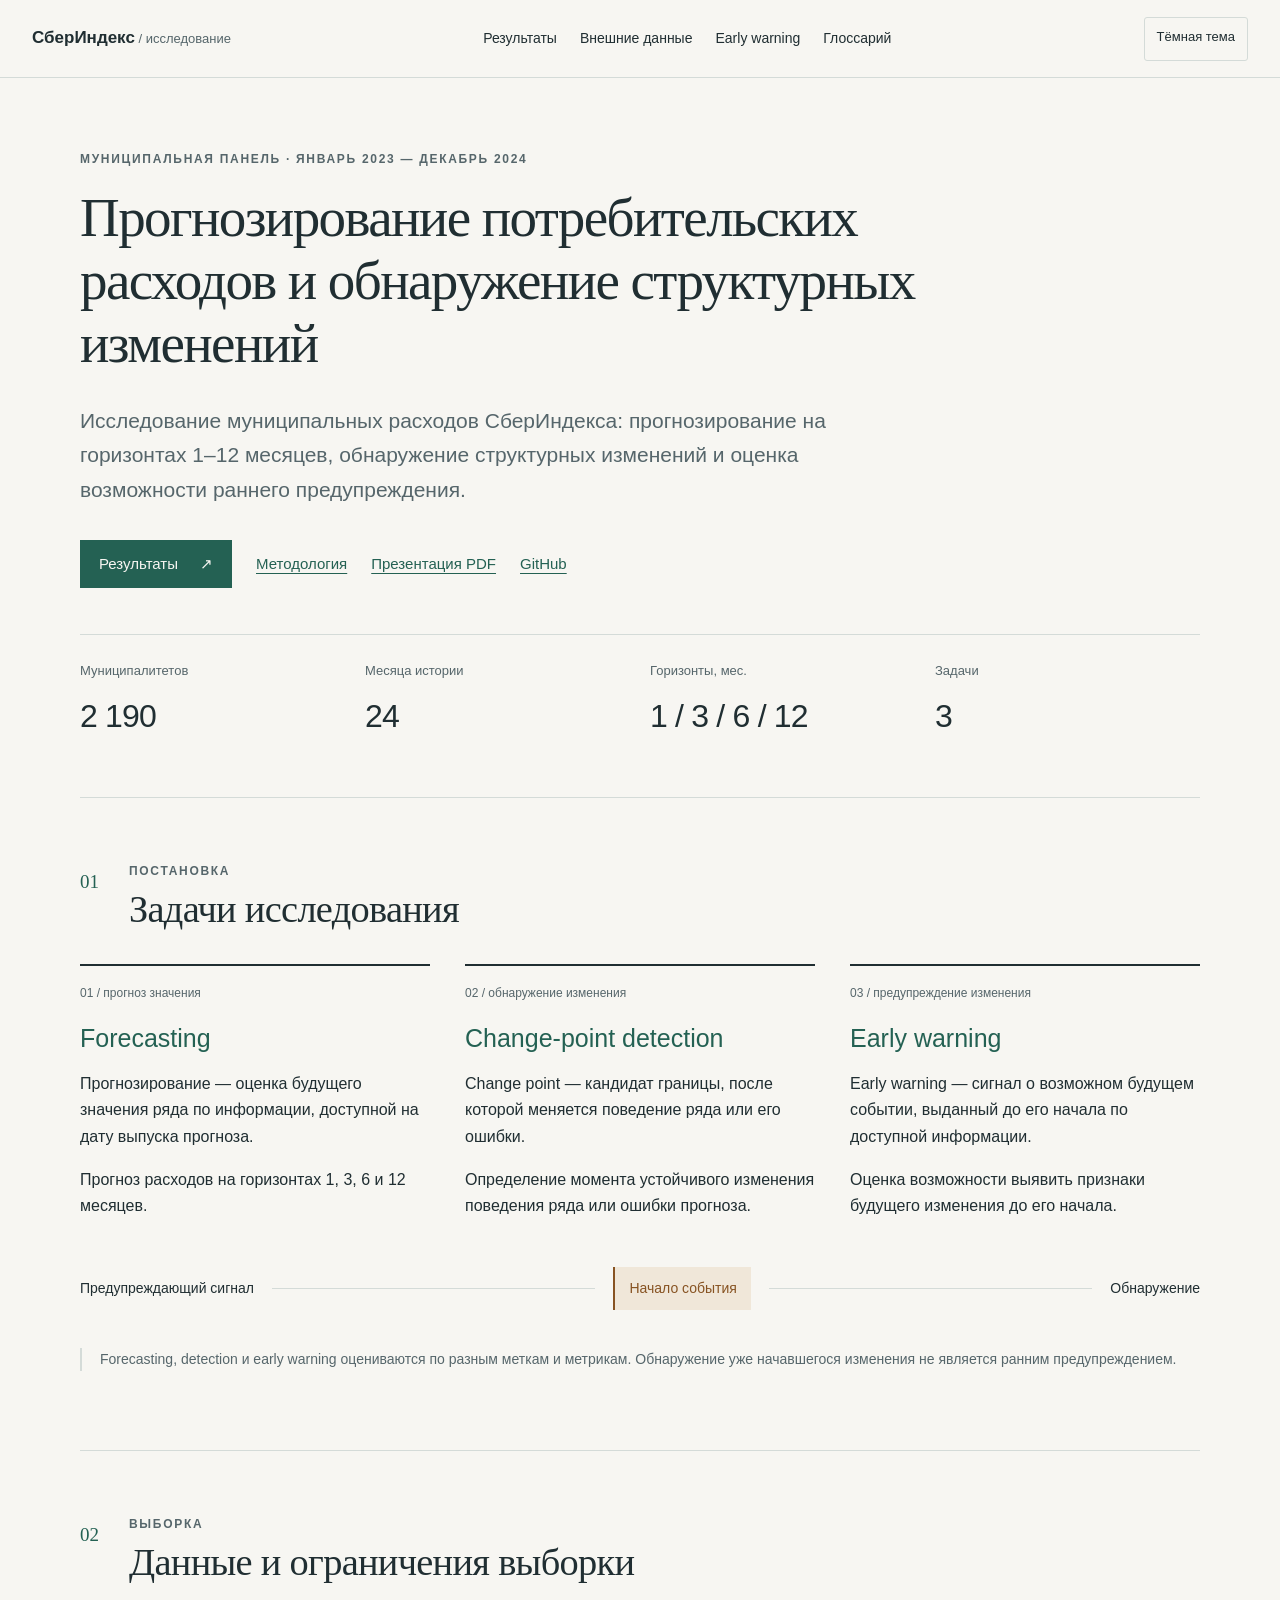
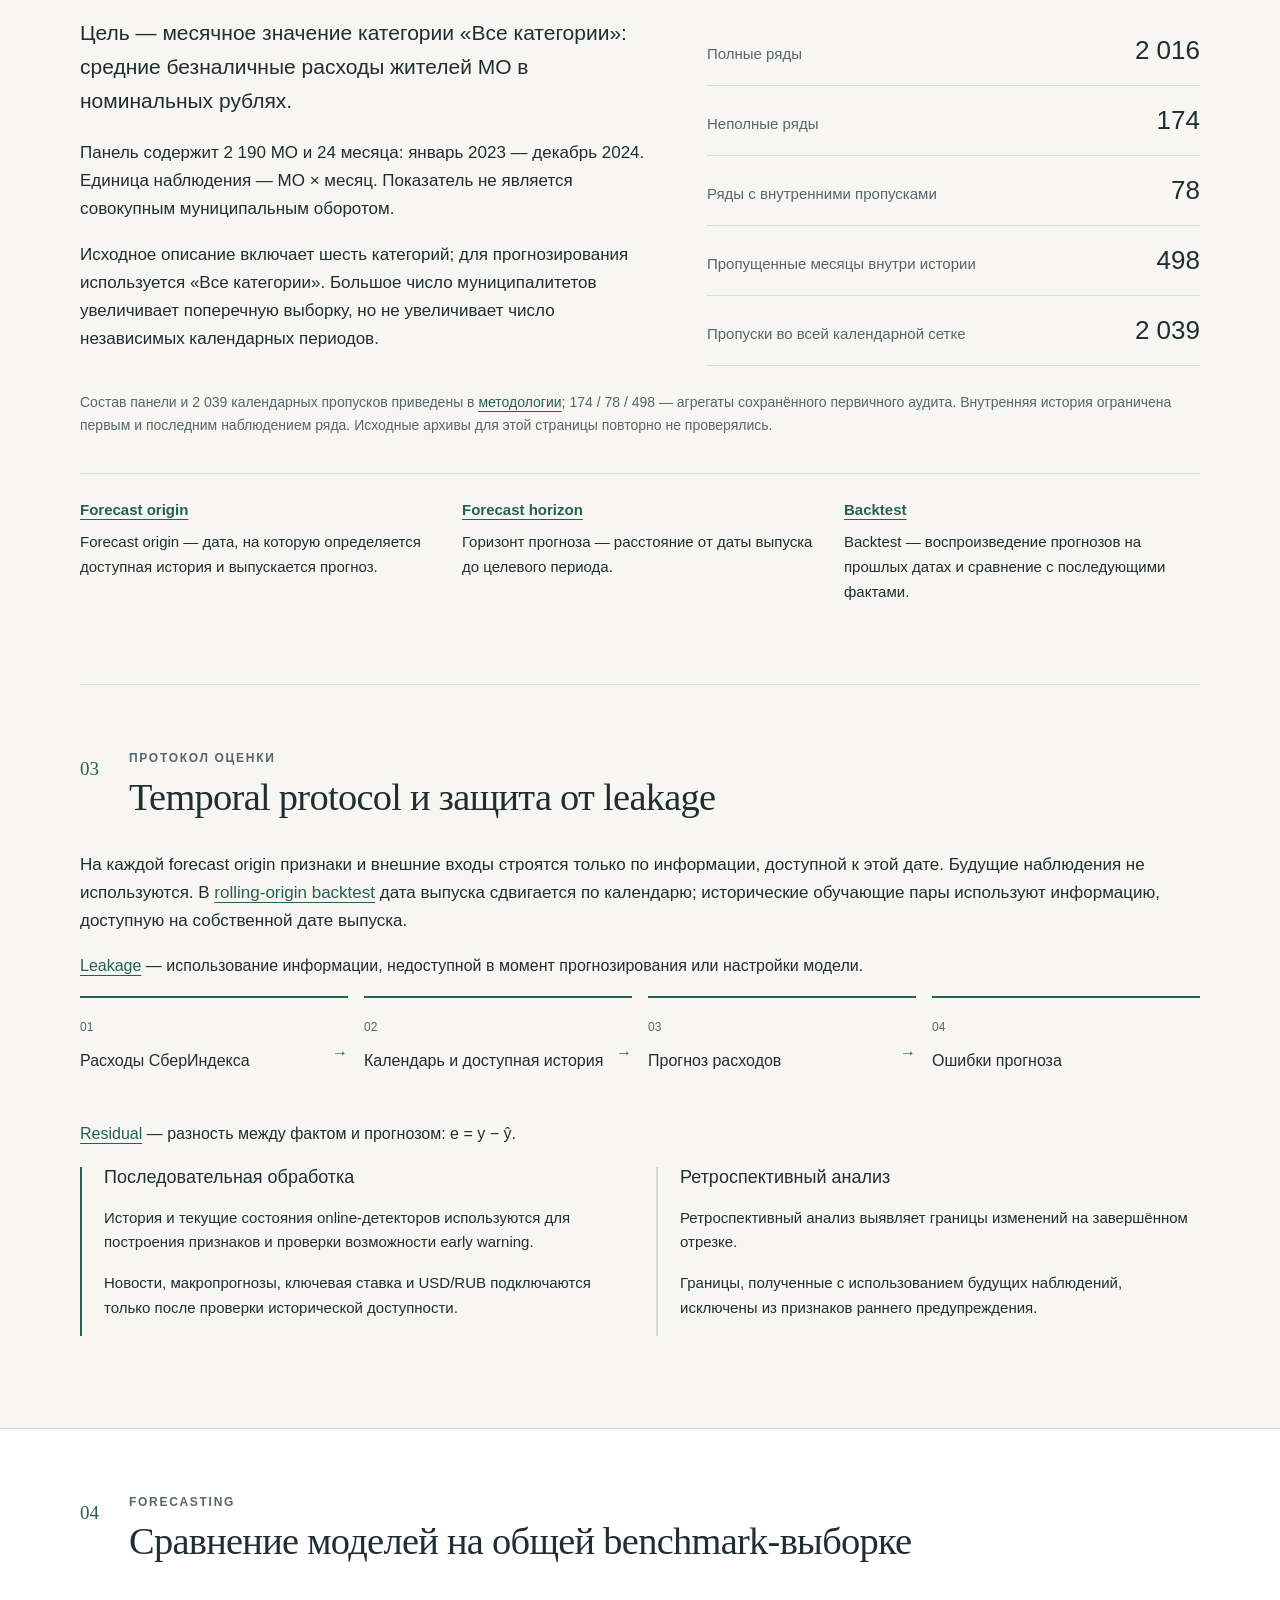
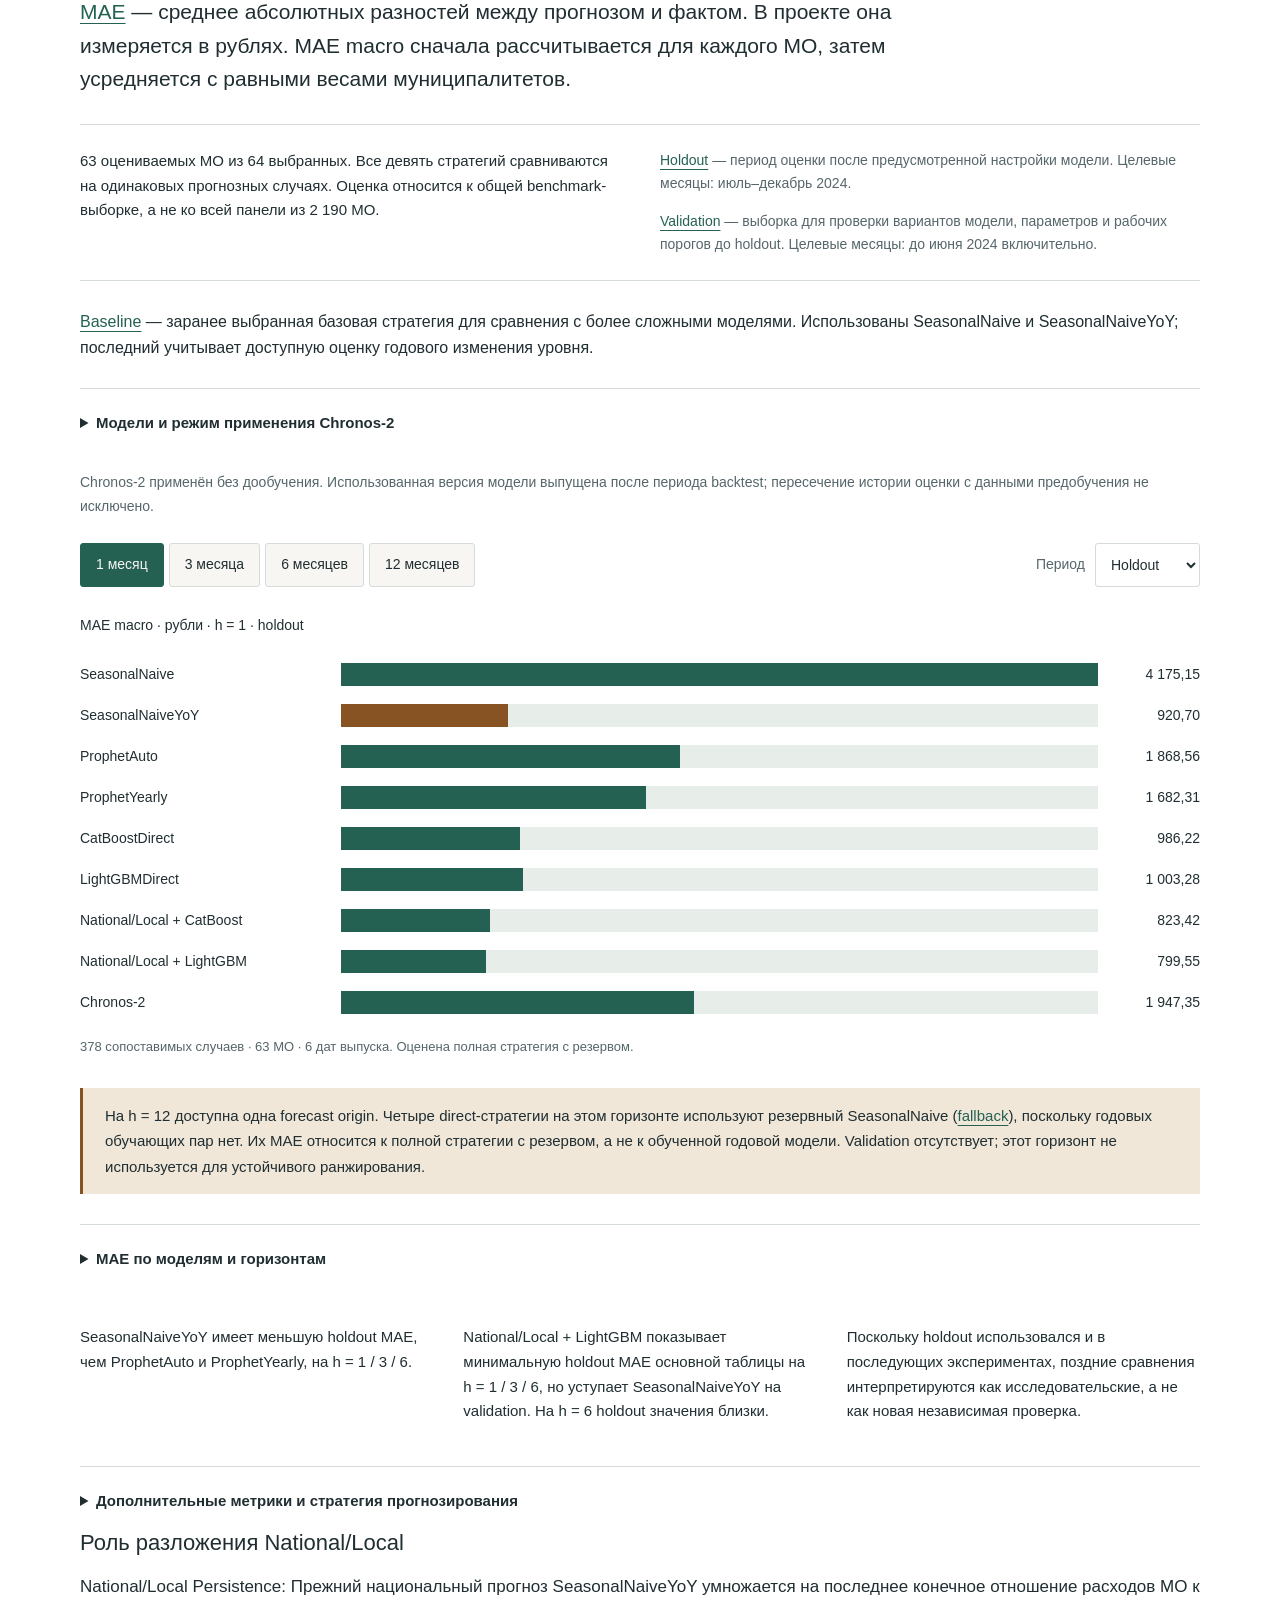
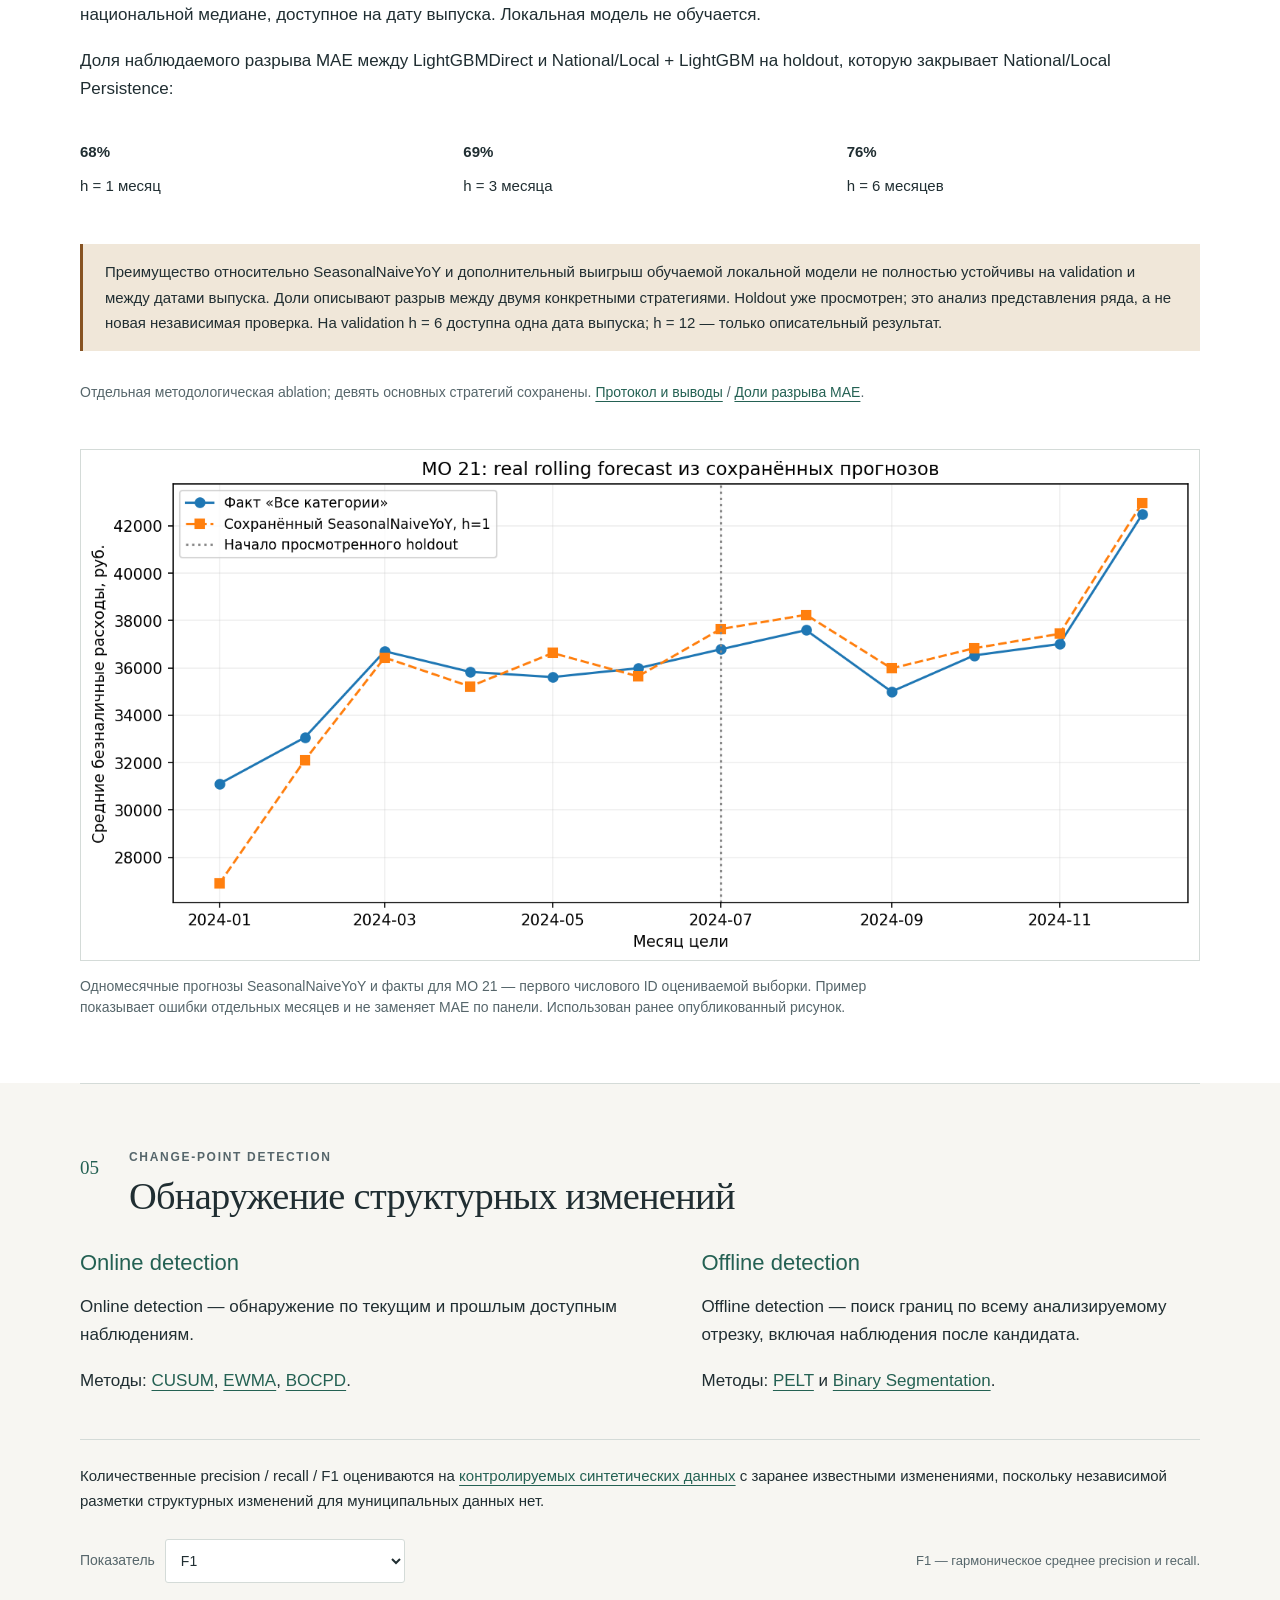
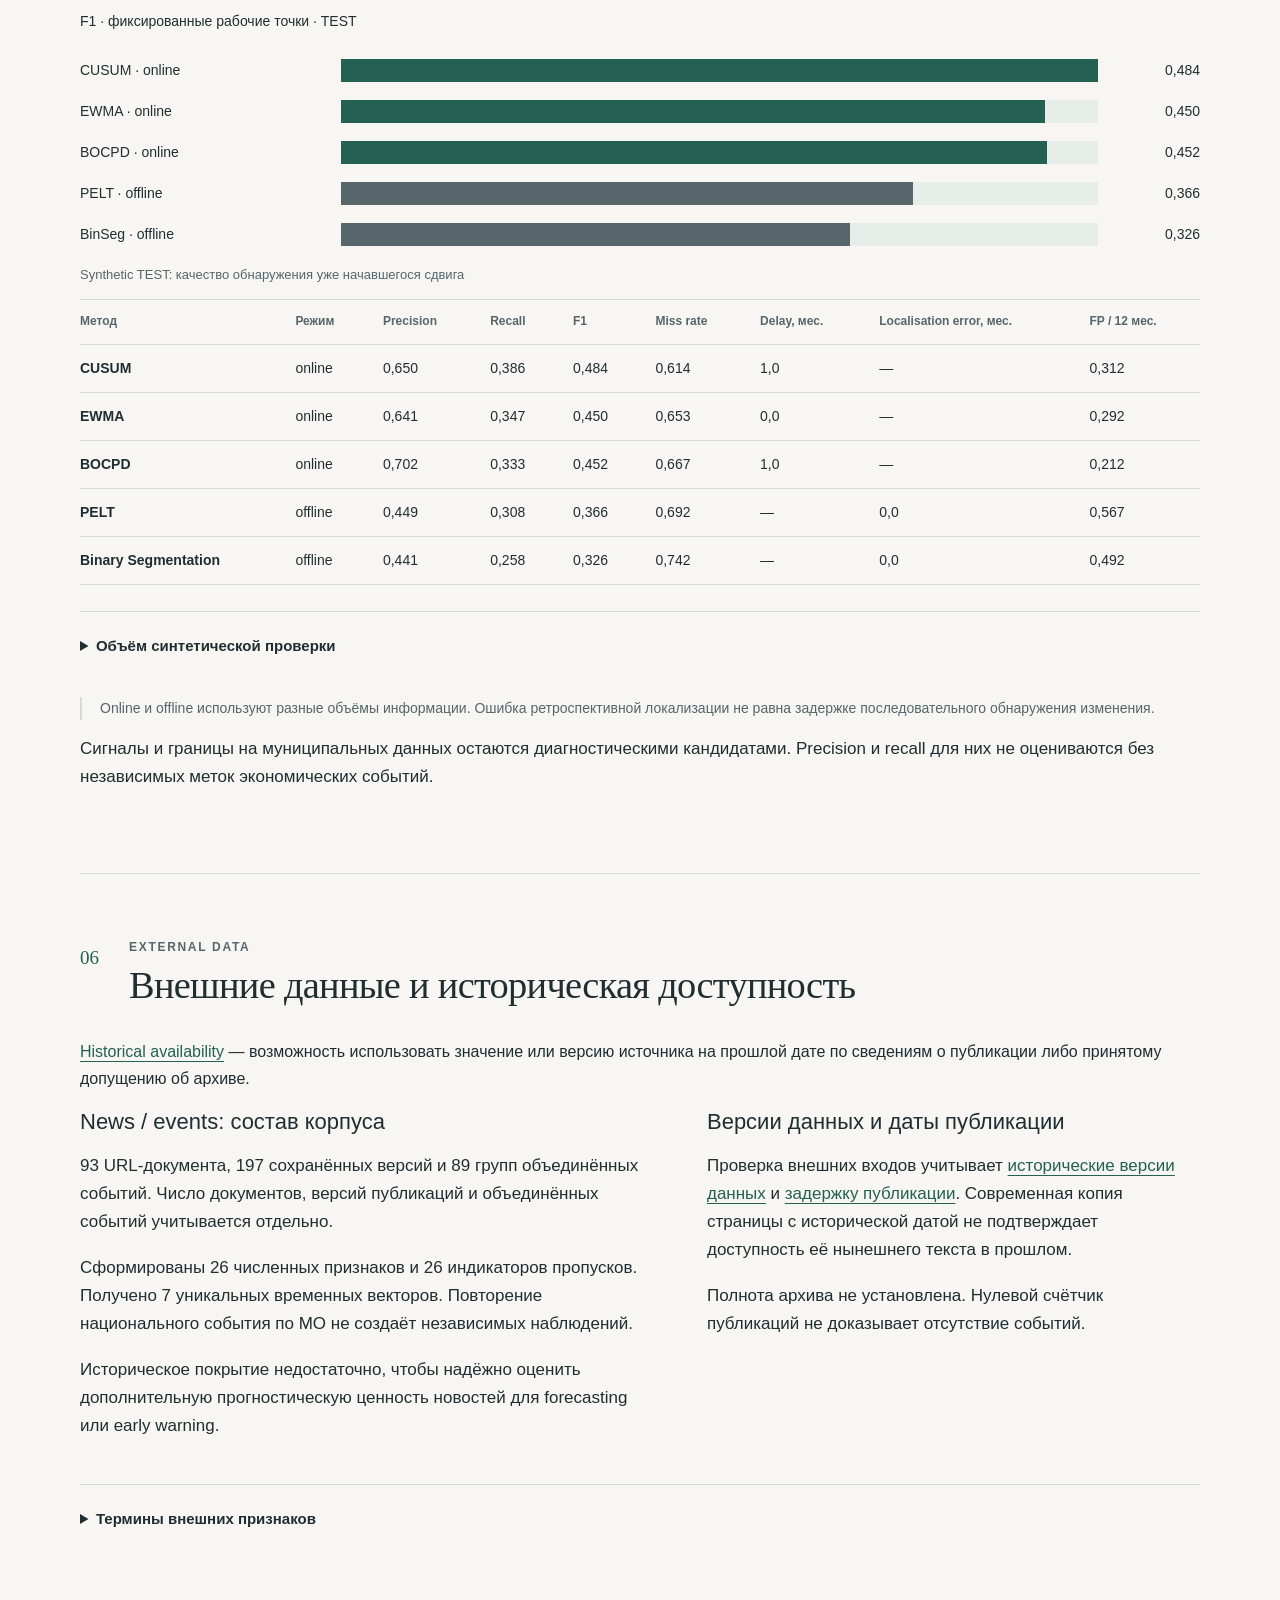
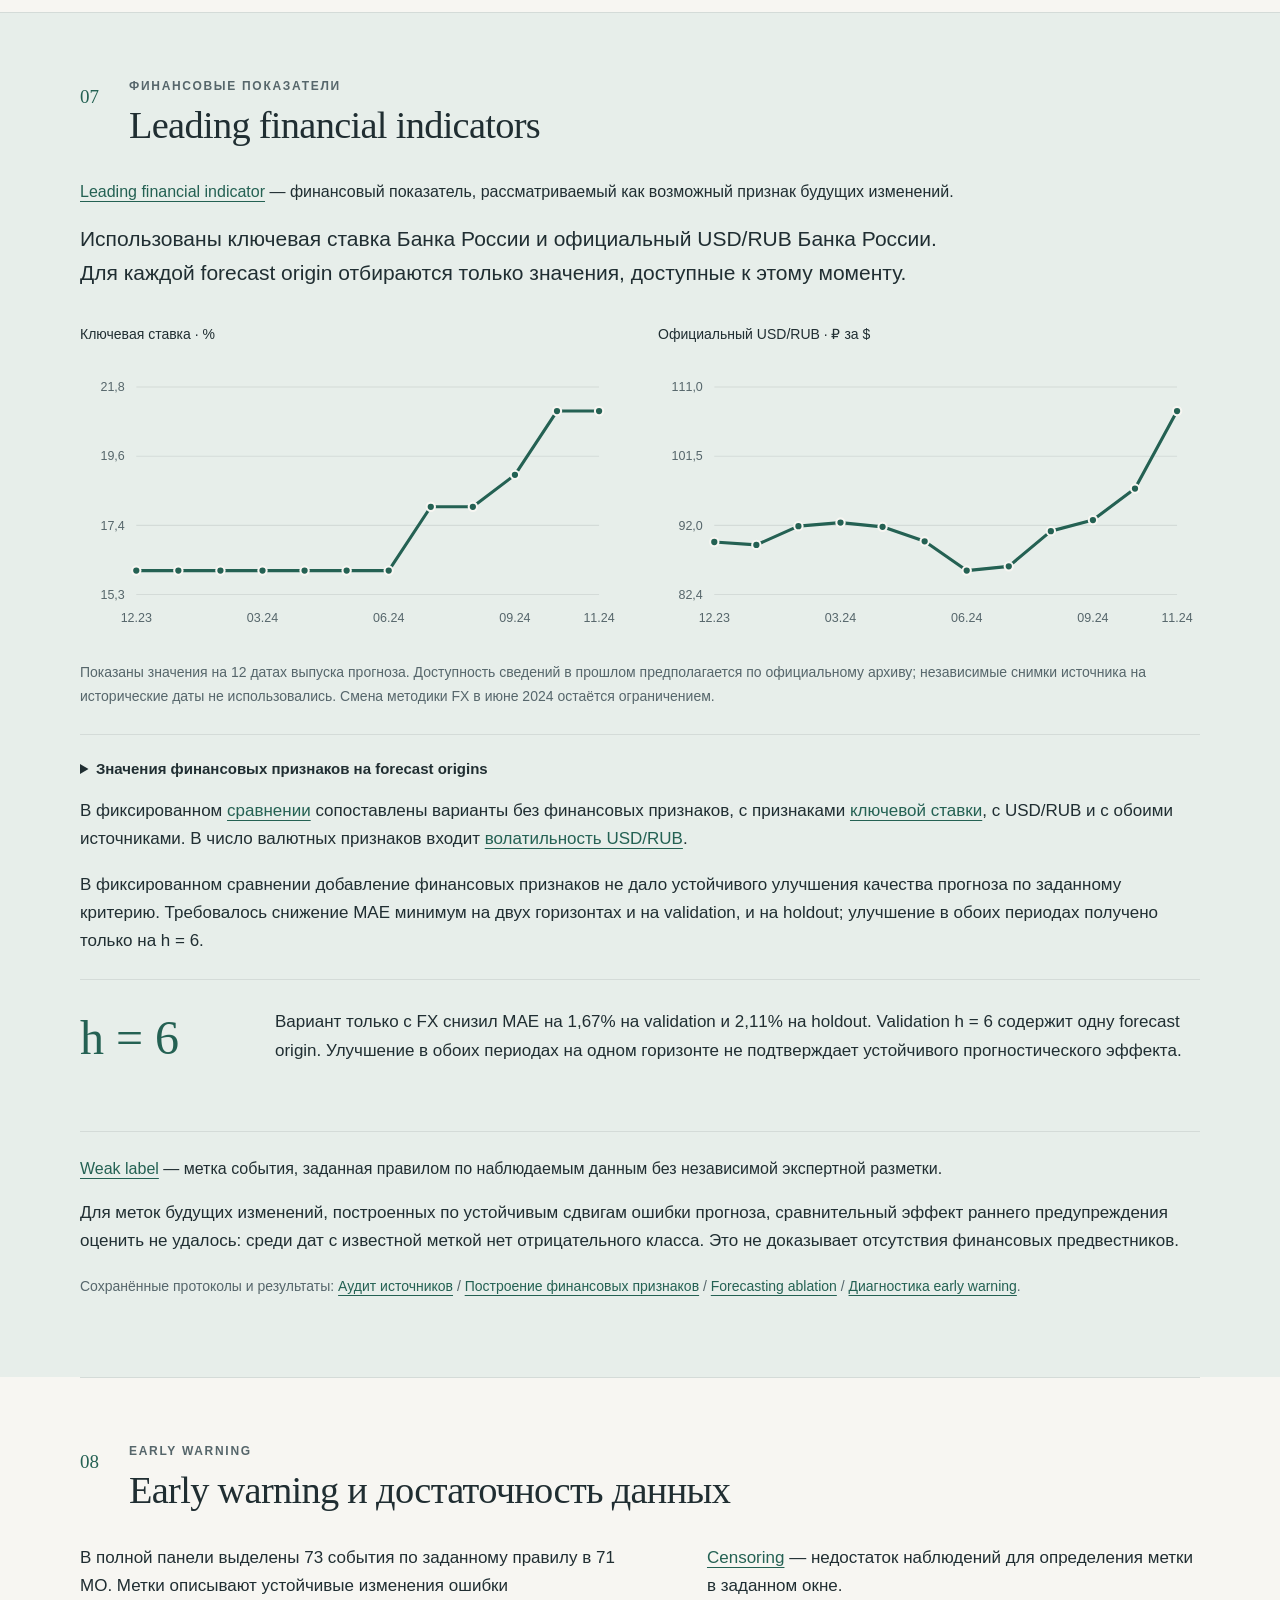
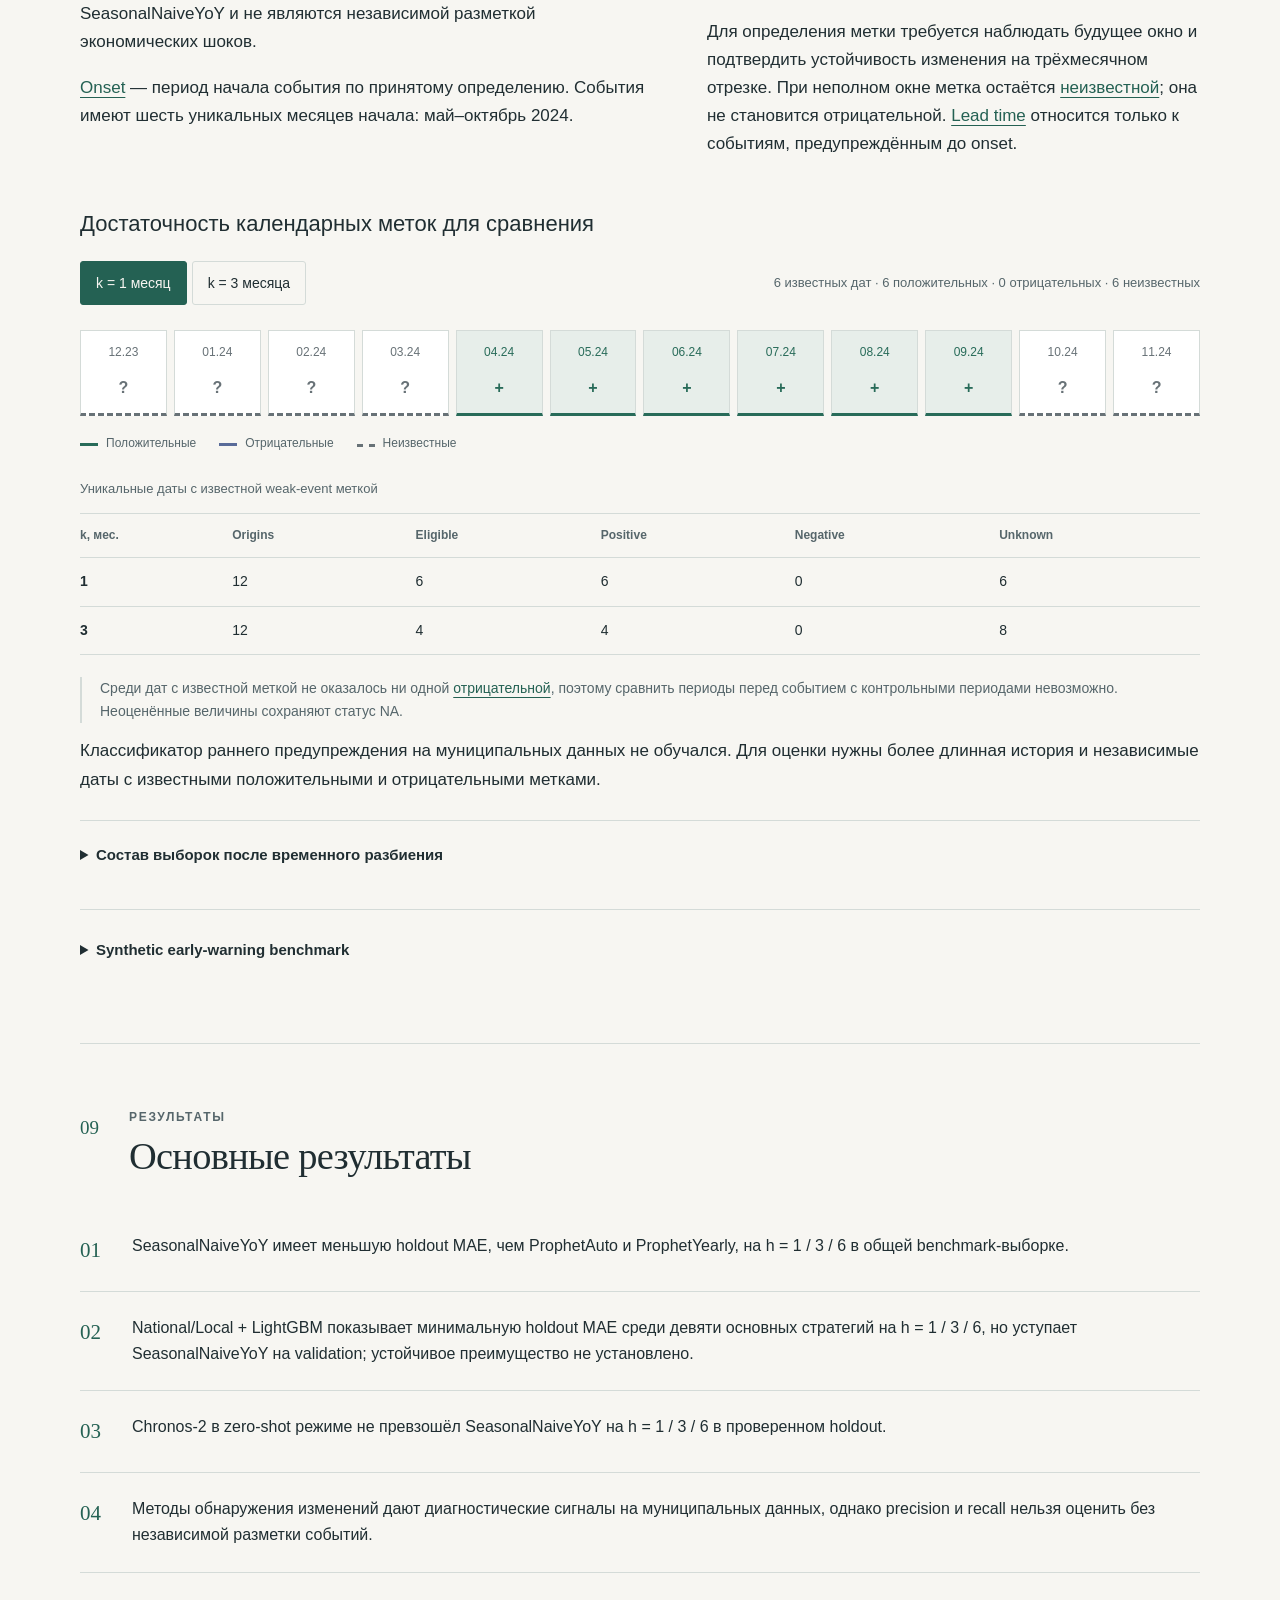
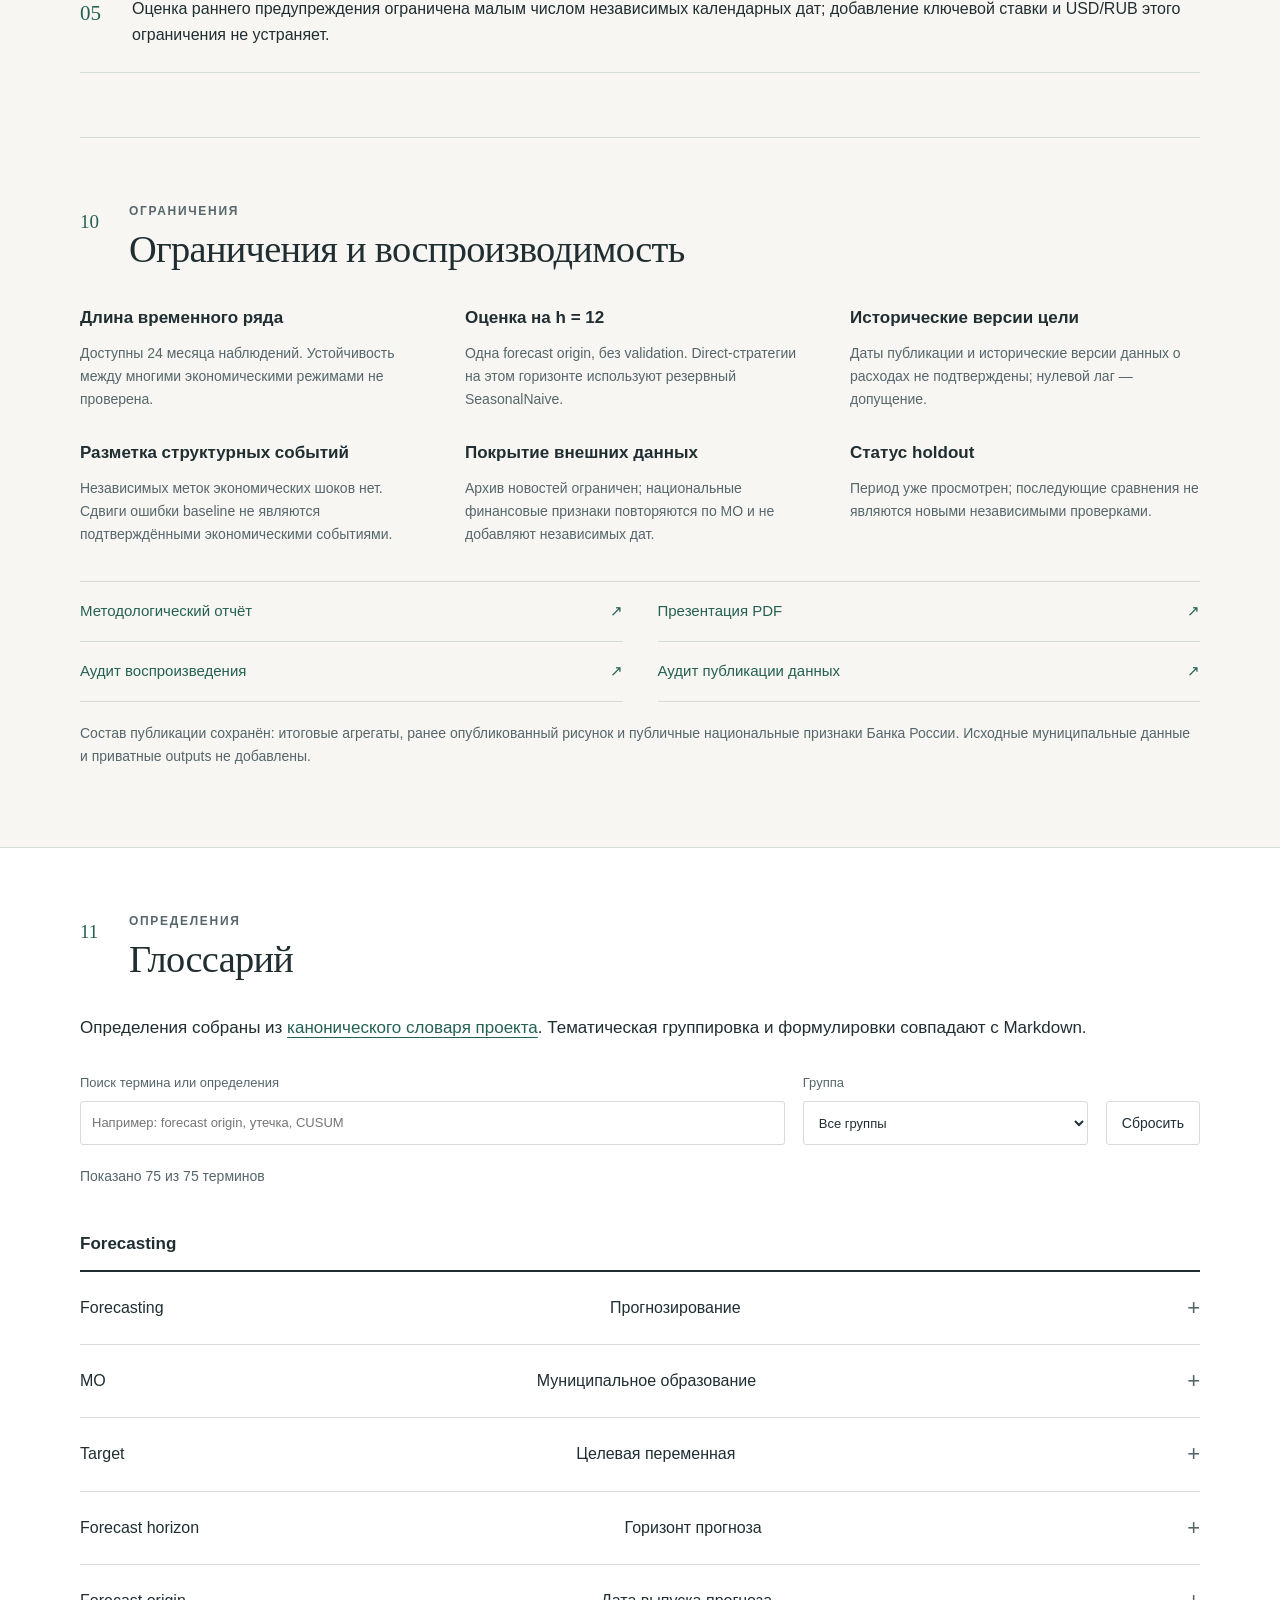
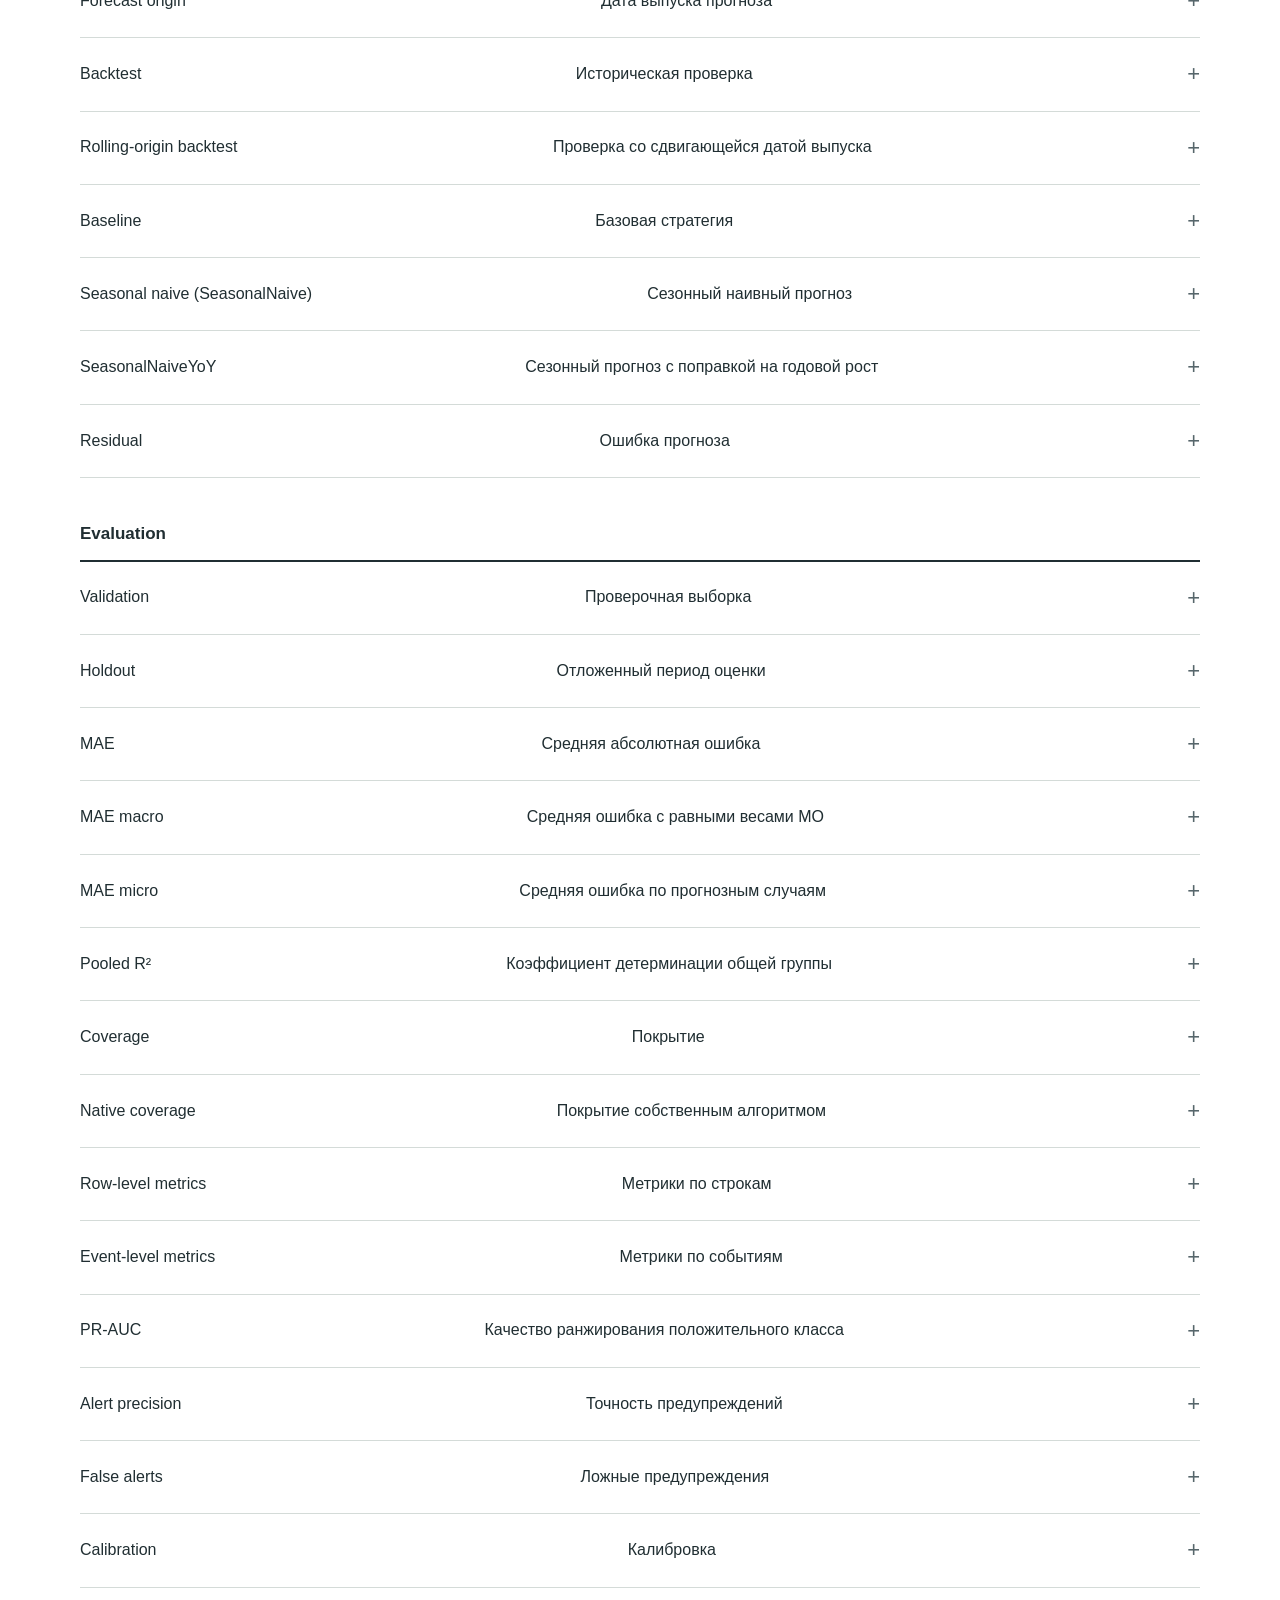
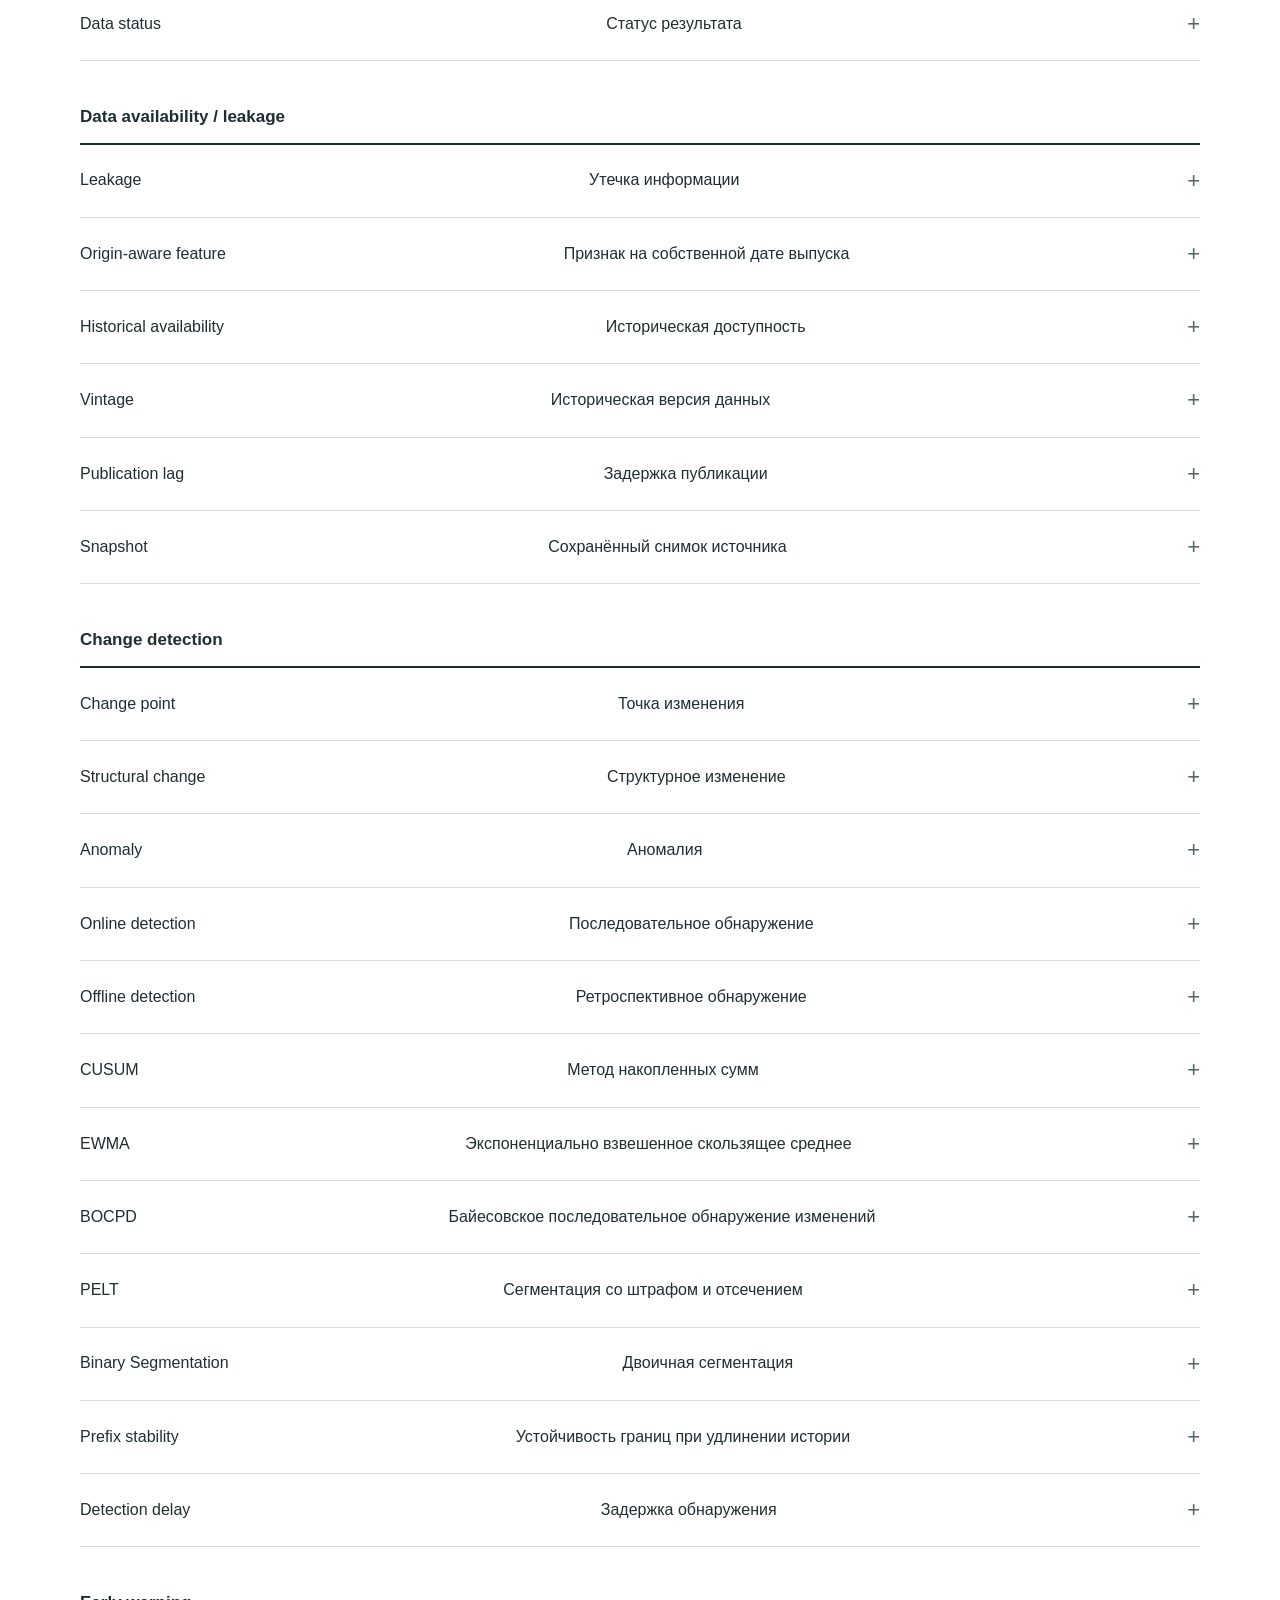
==== commit df2e24ca: "Integrate National/Local persistence ablation" ====
--- a/docs/index.html
+++ b/docs/index.html
@@ -113,6 +113,16 @@
         <p>Поскольку holdout использовался и в последующих экспериментах, поздние сравнения интерпретируются как исследовательские, а не как новая независимая проверка.</p>
       </div>
       <details class="method-details"><summary>Дополнительные метрики и стратегия прогнозирования</summary><p><a href="#global-model">Global model</a>, <a href="#recursive-forecasting">recursive forecasting</a> и <a href="#r-squared">R²</a> описаны в глоссарии. Native coverage и метрики полной стратегии с fallback сохранены отдельно в <a href="https://github.com/MarselMiller/sberindex-municipal-forecasting/blob/main/reports/final/forecasting_metrics.csv">исходной таблице</a>.</p></details>
+      <!-- forecasting-ablation:begin -->
+<div id="forecasting-ablation">
+<h3>Роль разложения National/Local</h3>
+<p>National/Local Persistence: Прежний национальный прогноз SeasonalNaiveYoY умножается на последнее конечное отношение расходов МО к национальной медиане, доступное на дату выпуска. Локальная модель не обучается.</p>
+<p>Доля наблюдаемого разрыва MAE между LightGBMDirect и National/Local + LightGBM на holdout, которую закрывает National/Local Persistence:</p>
+<div class="interpretation" aria-label="Доля наблюдаемого разрыва MAE"><p><strong data-ablation-horizon="1">68%</strong>h = 1 месяц</p><p><strong data-ablation-horizon="3">69%</strong>h = 3 месяца</p><p><strong data-ablation-horizon="6">76%</strong>h = 6 месяцев</p></div>
+<p class="caution">Преимущество относительно SeasonalNaiveYoY и дополнительный выигрыш обучаемой локальной модели не полностью устойчивы на validation и между датами выпуска. Доли описывают разрыв между двумя конкретными стратегиями. Holdout уже просмотрен; это анализ представления ряда, а не новая независимая проверка. На validation h = 6 доступна одна дата выпуска; h = 12 — только описательный результат.</p>
+<p class="source-note">Отдельная методологическая ablation; девять основных стратегий сохранены. <a href="../reports/results/national_local_persistence.md">Протокол и выводы</a> / <a href="../reports/results/national_local_persistence/gap_analysis.csv">Доли разрыва MAE</a>.</p>
+</div>
+<!-- forecasting-ablation:end -->
       <figure class="forecast-example"><img src="assets/figures/rolling_forecast.png" width="1517" height="692" loading="lazy" alt="Одномесячные прогнозы SeasonalNaiveYoY и последующие факты для МО 21."><figcaption>Одномесячные прогнозы SeasonalNaiveYoY и факты для МО 21 — первого числового ID оцениваемой выборки. Пример показывает ошибки отдельных месяцев и не заменяет MAE по панели. Использован ранее опубликованный рисунок.</figcaption></figure>
     </div></section>
 
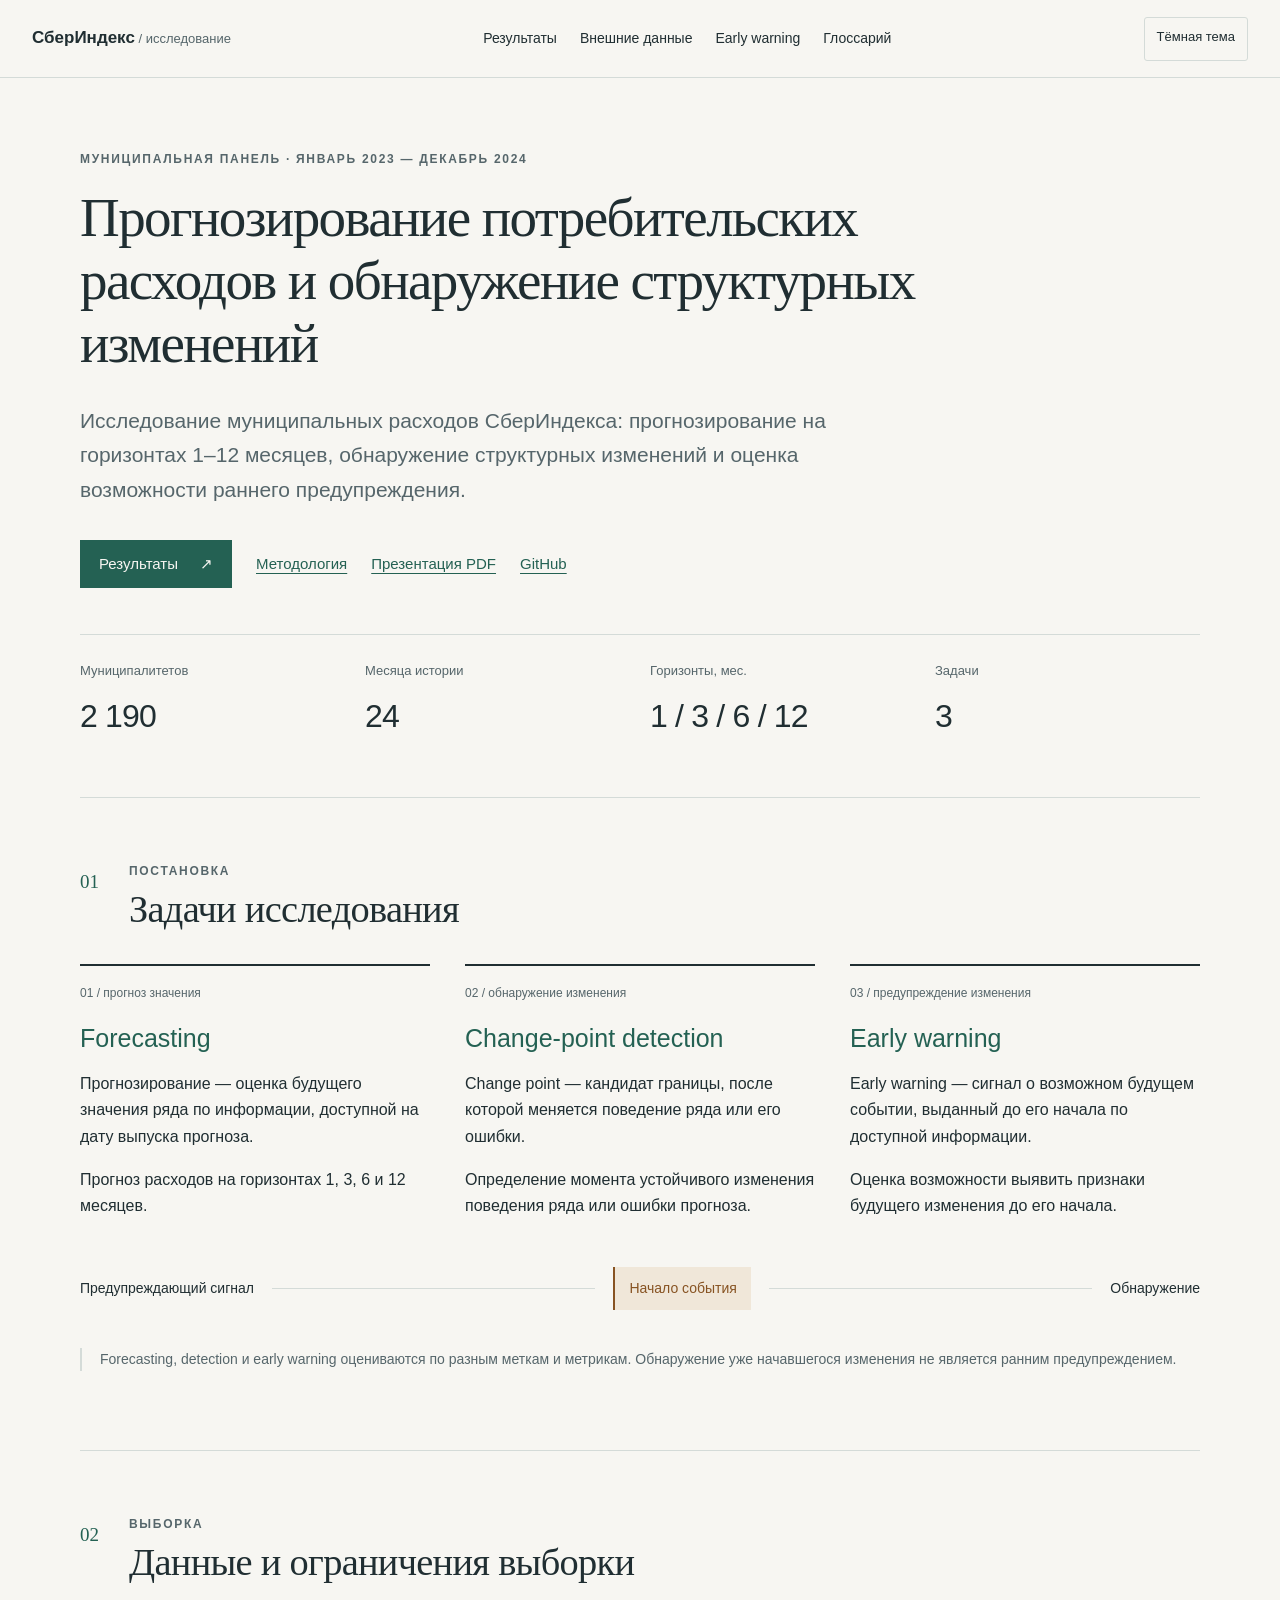
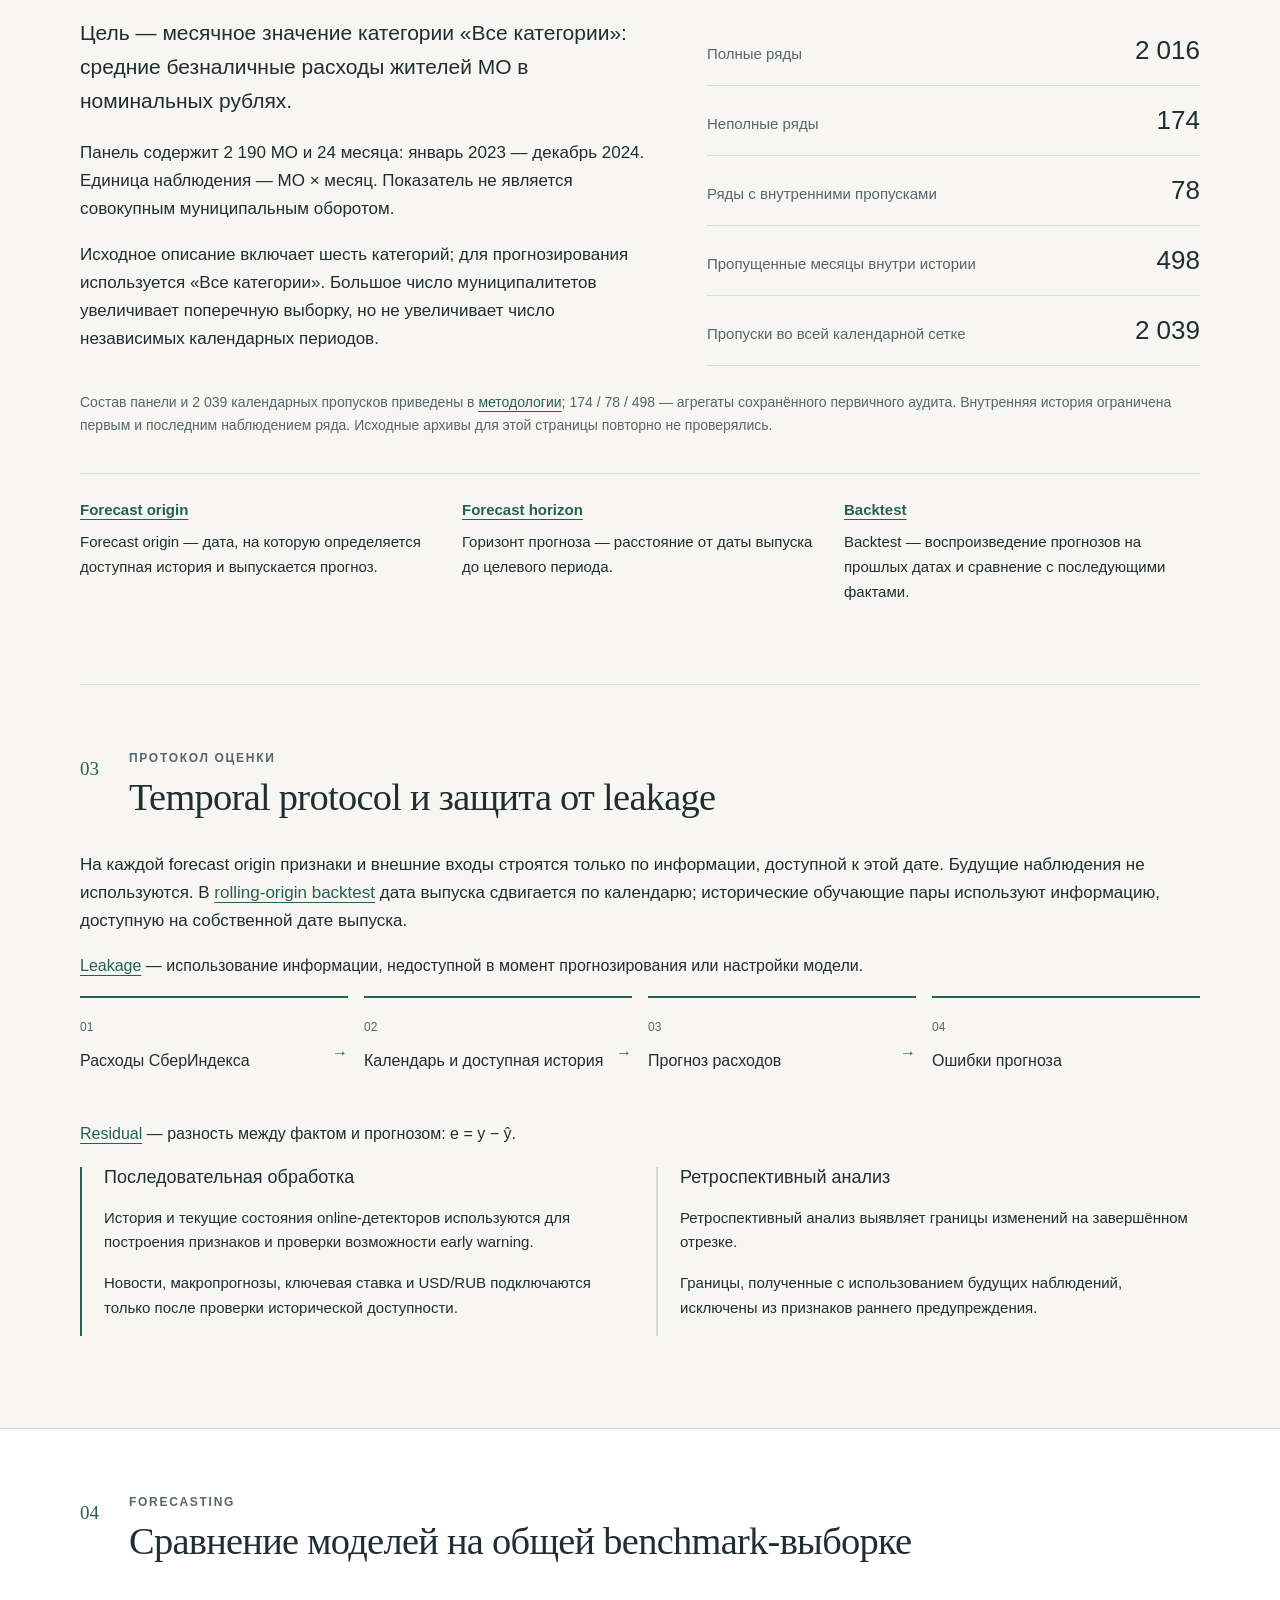
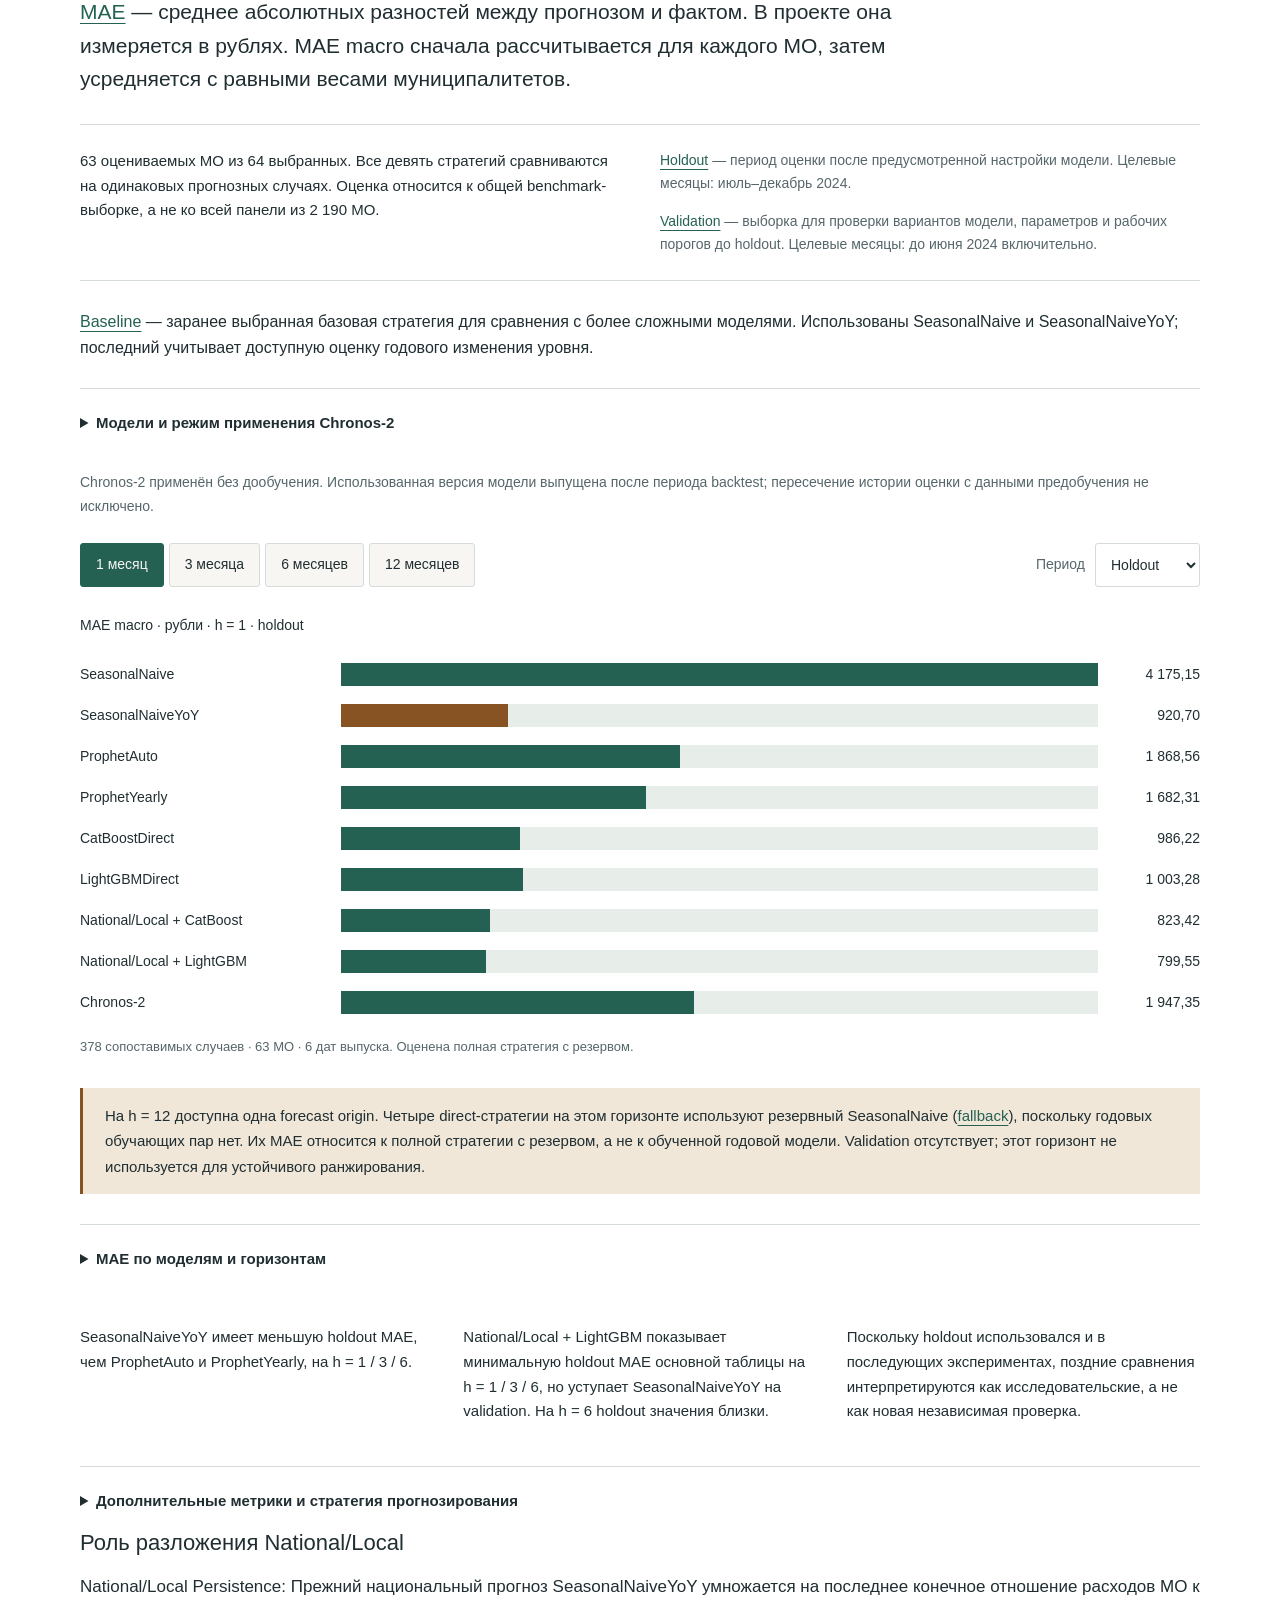
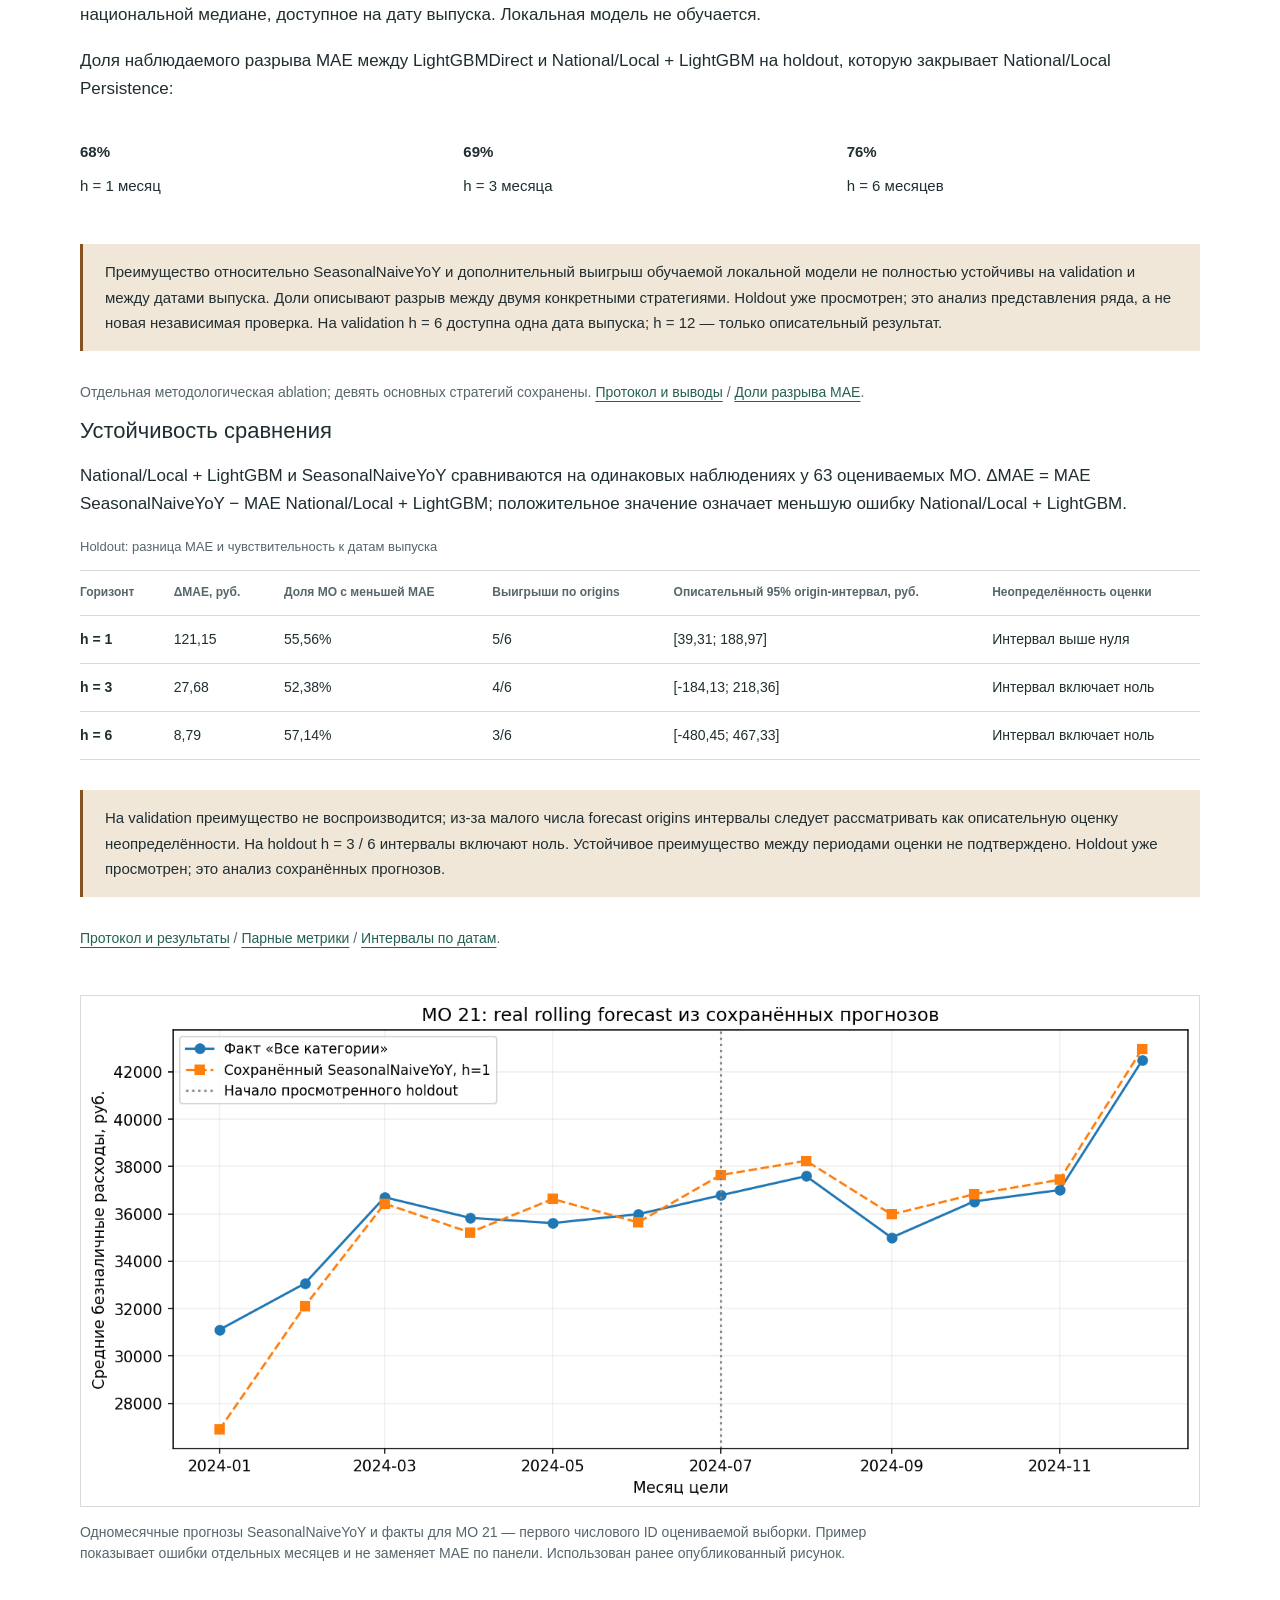
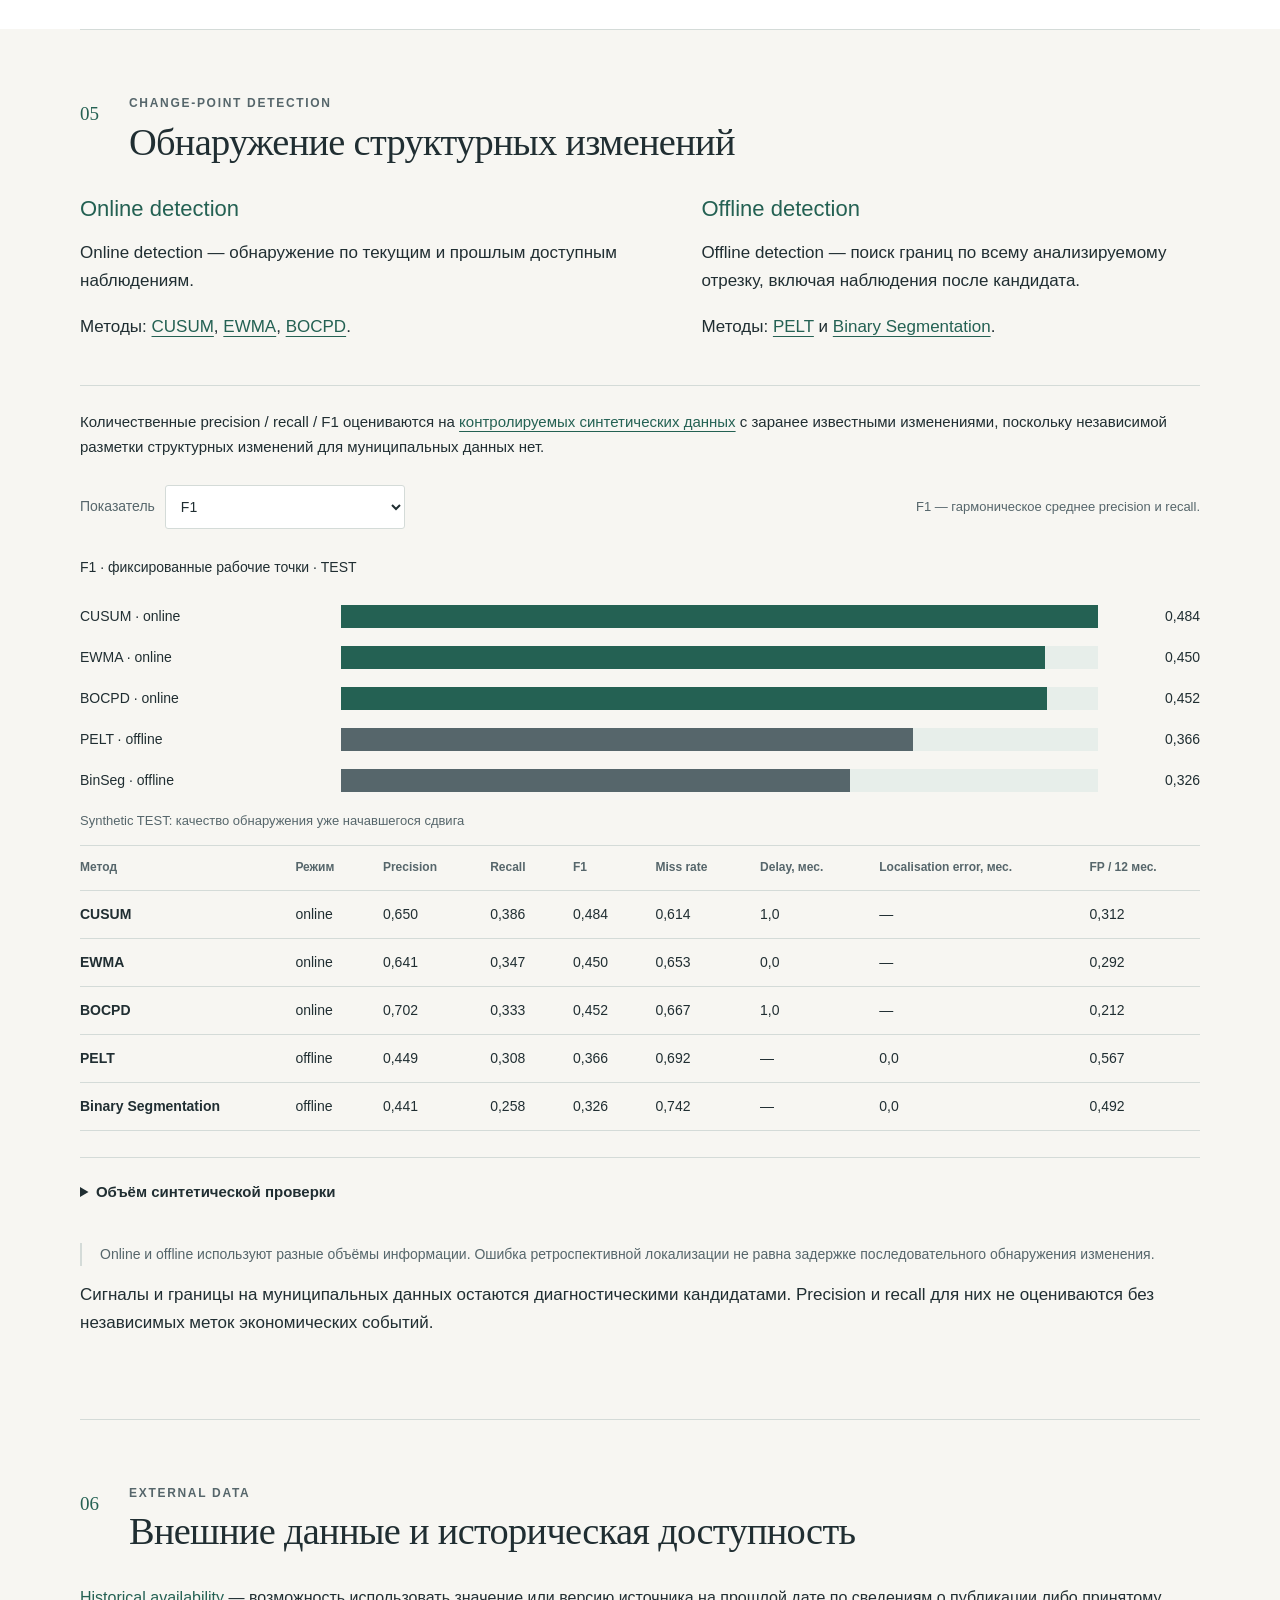
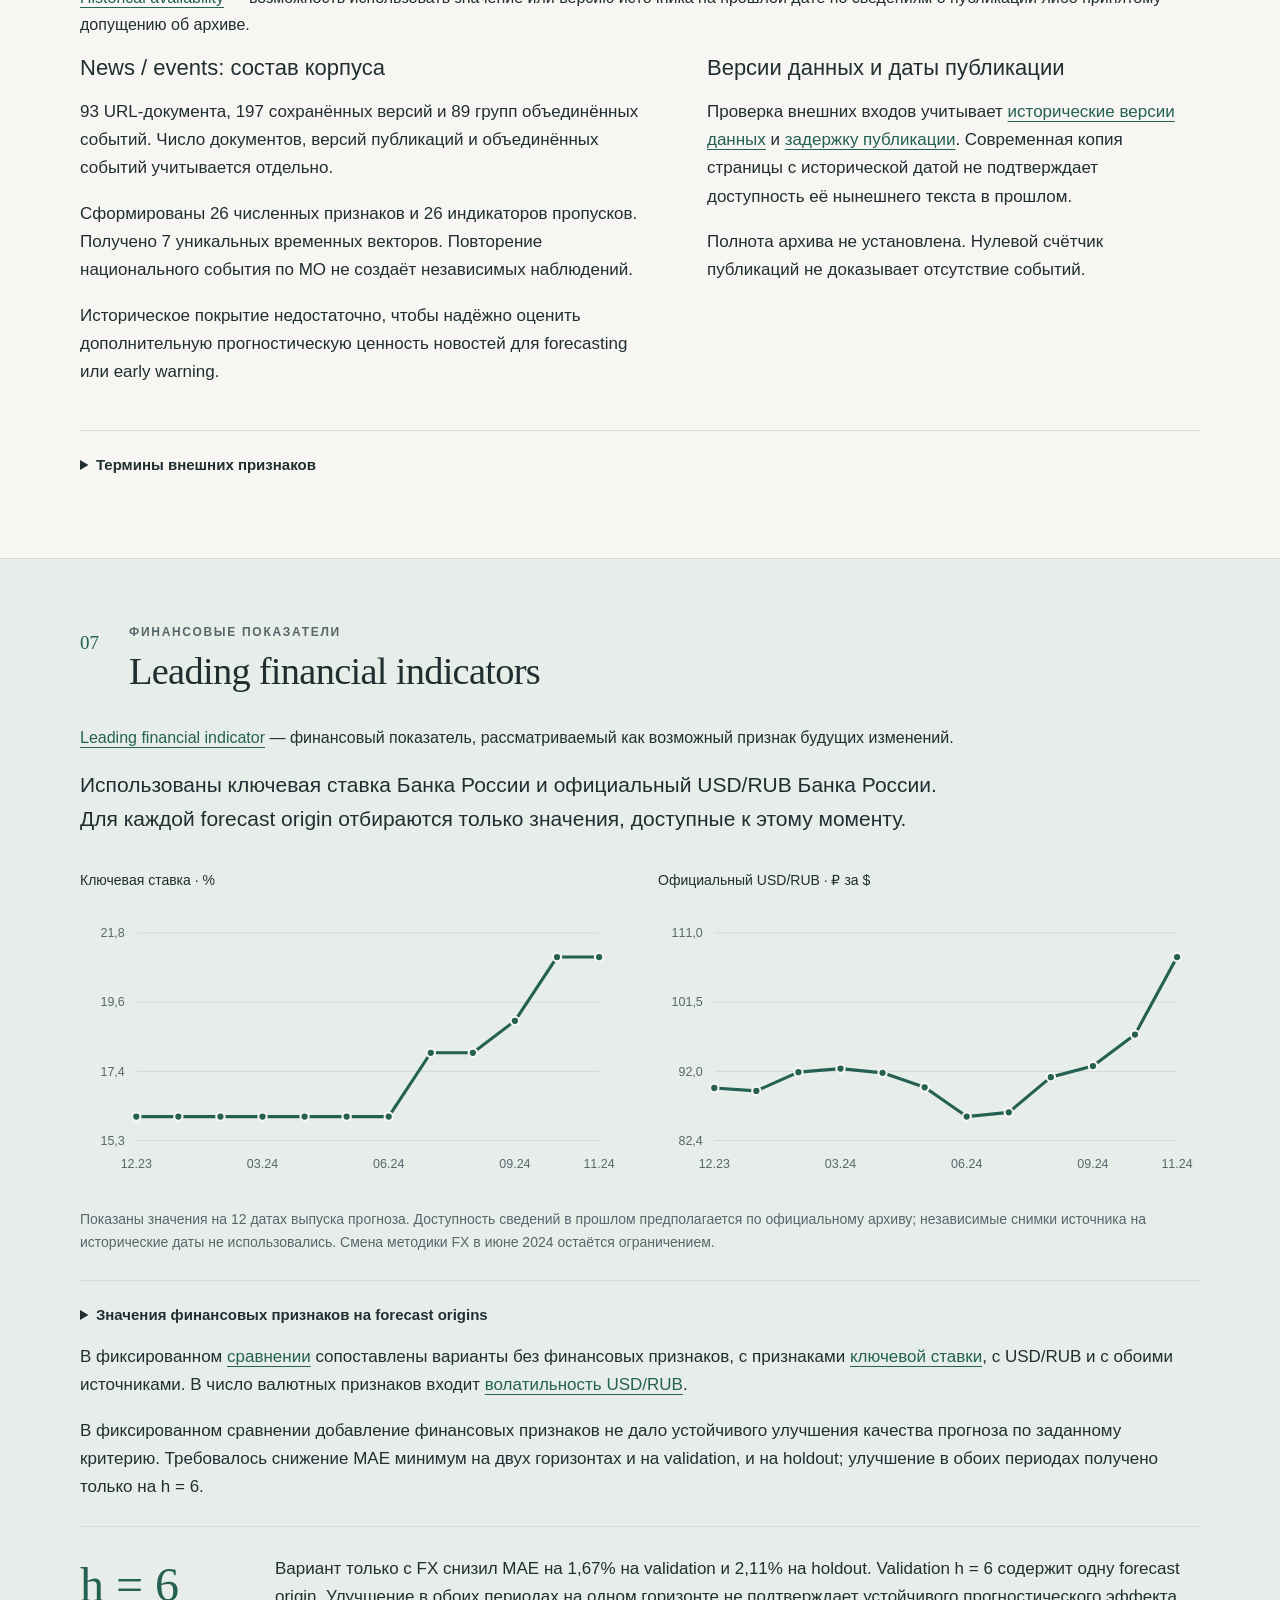
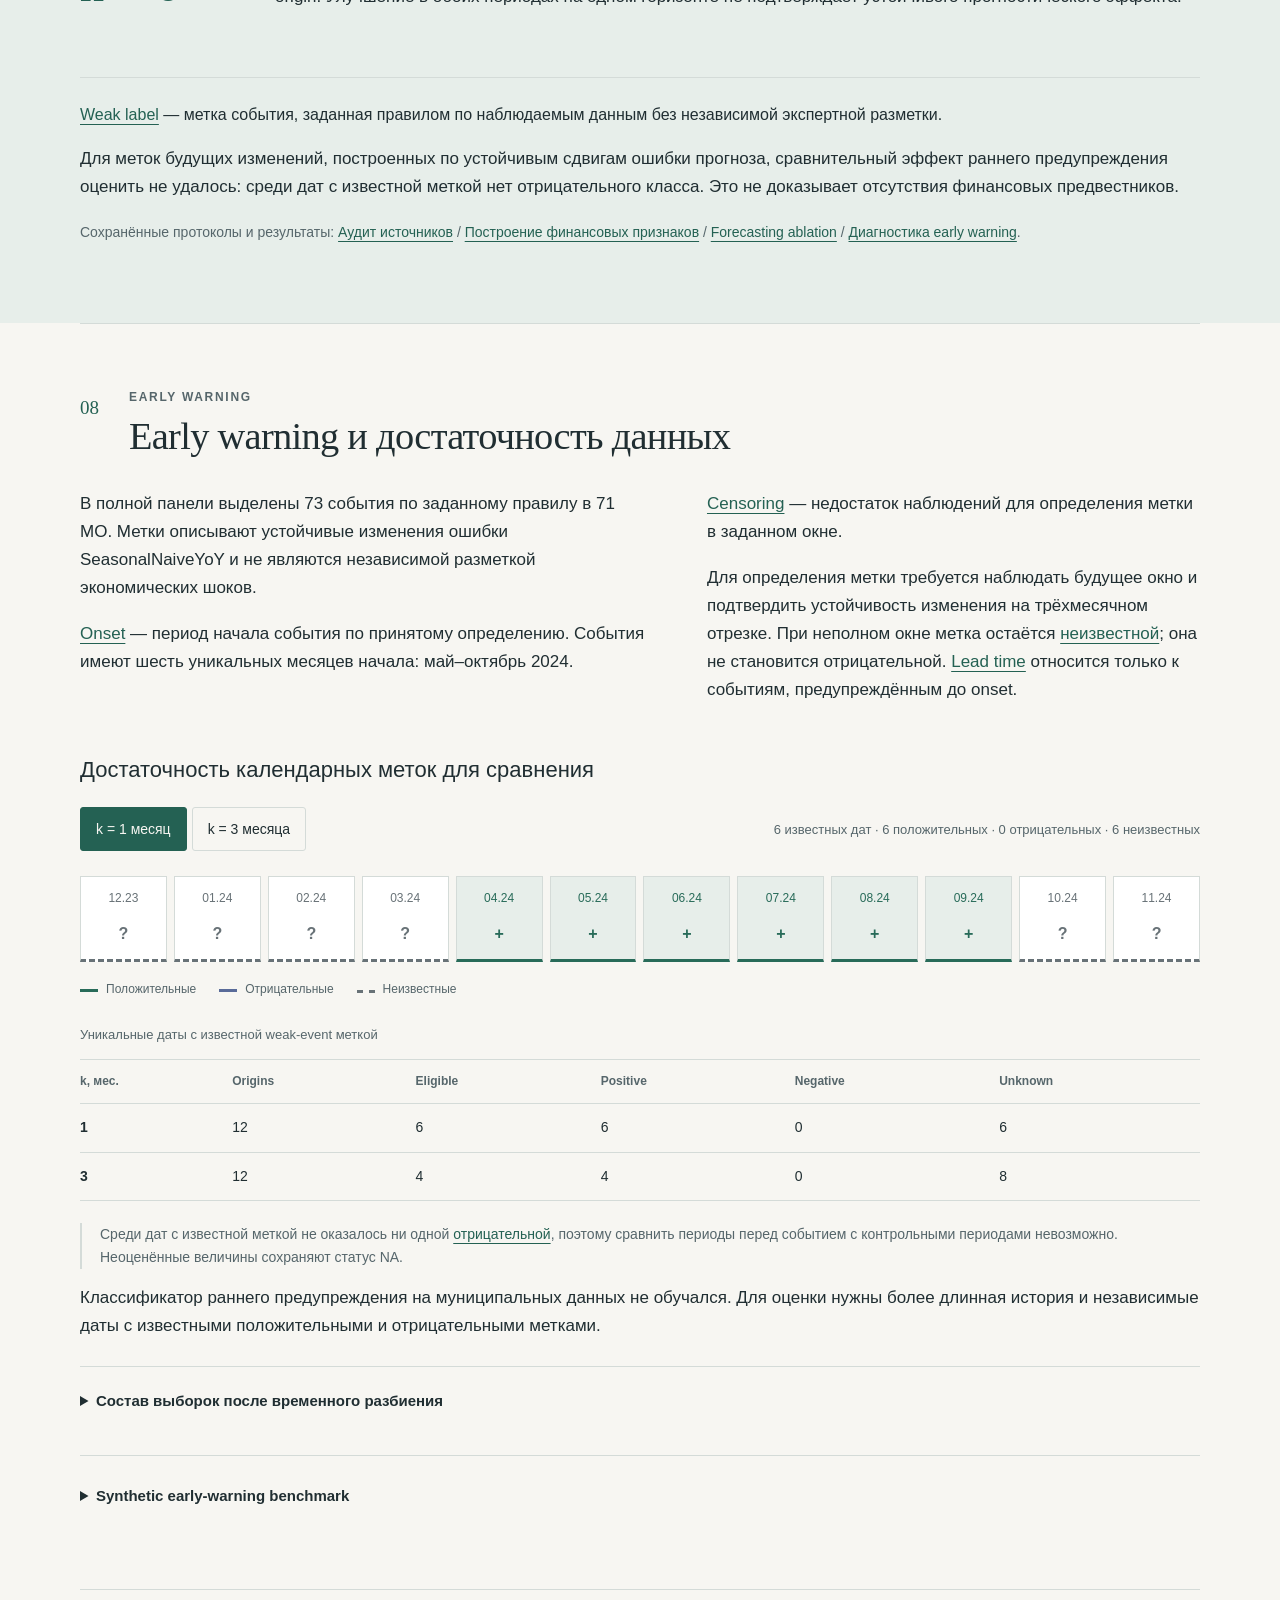
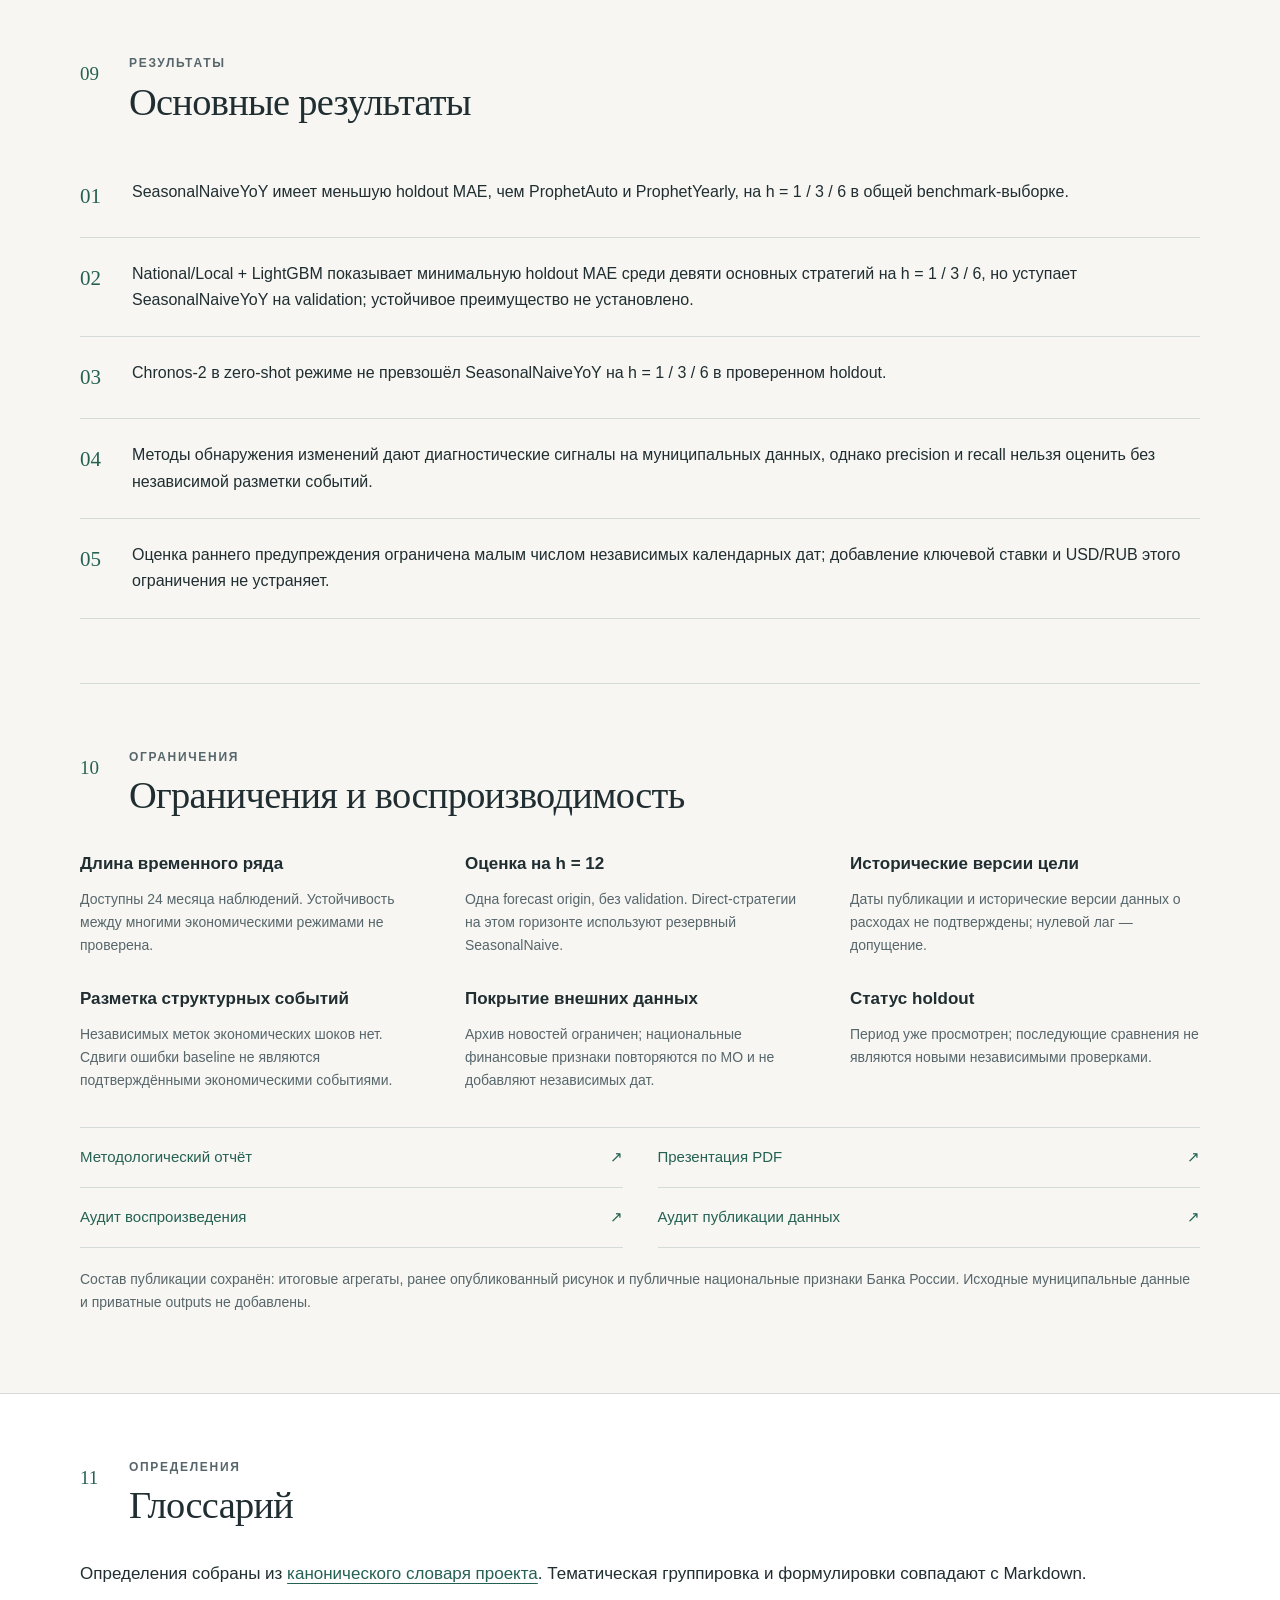
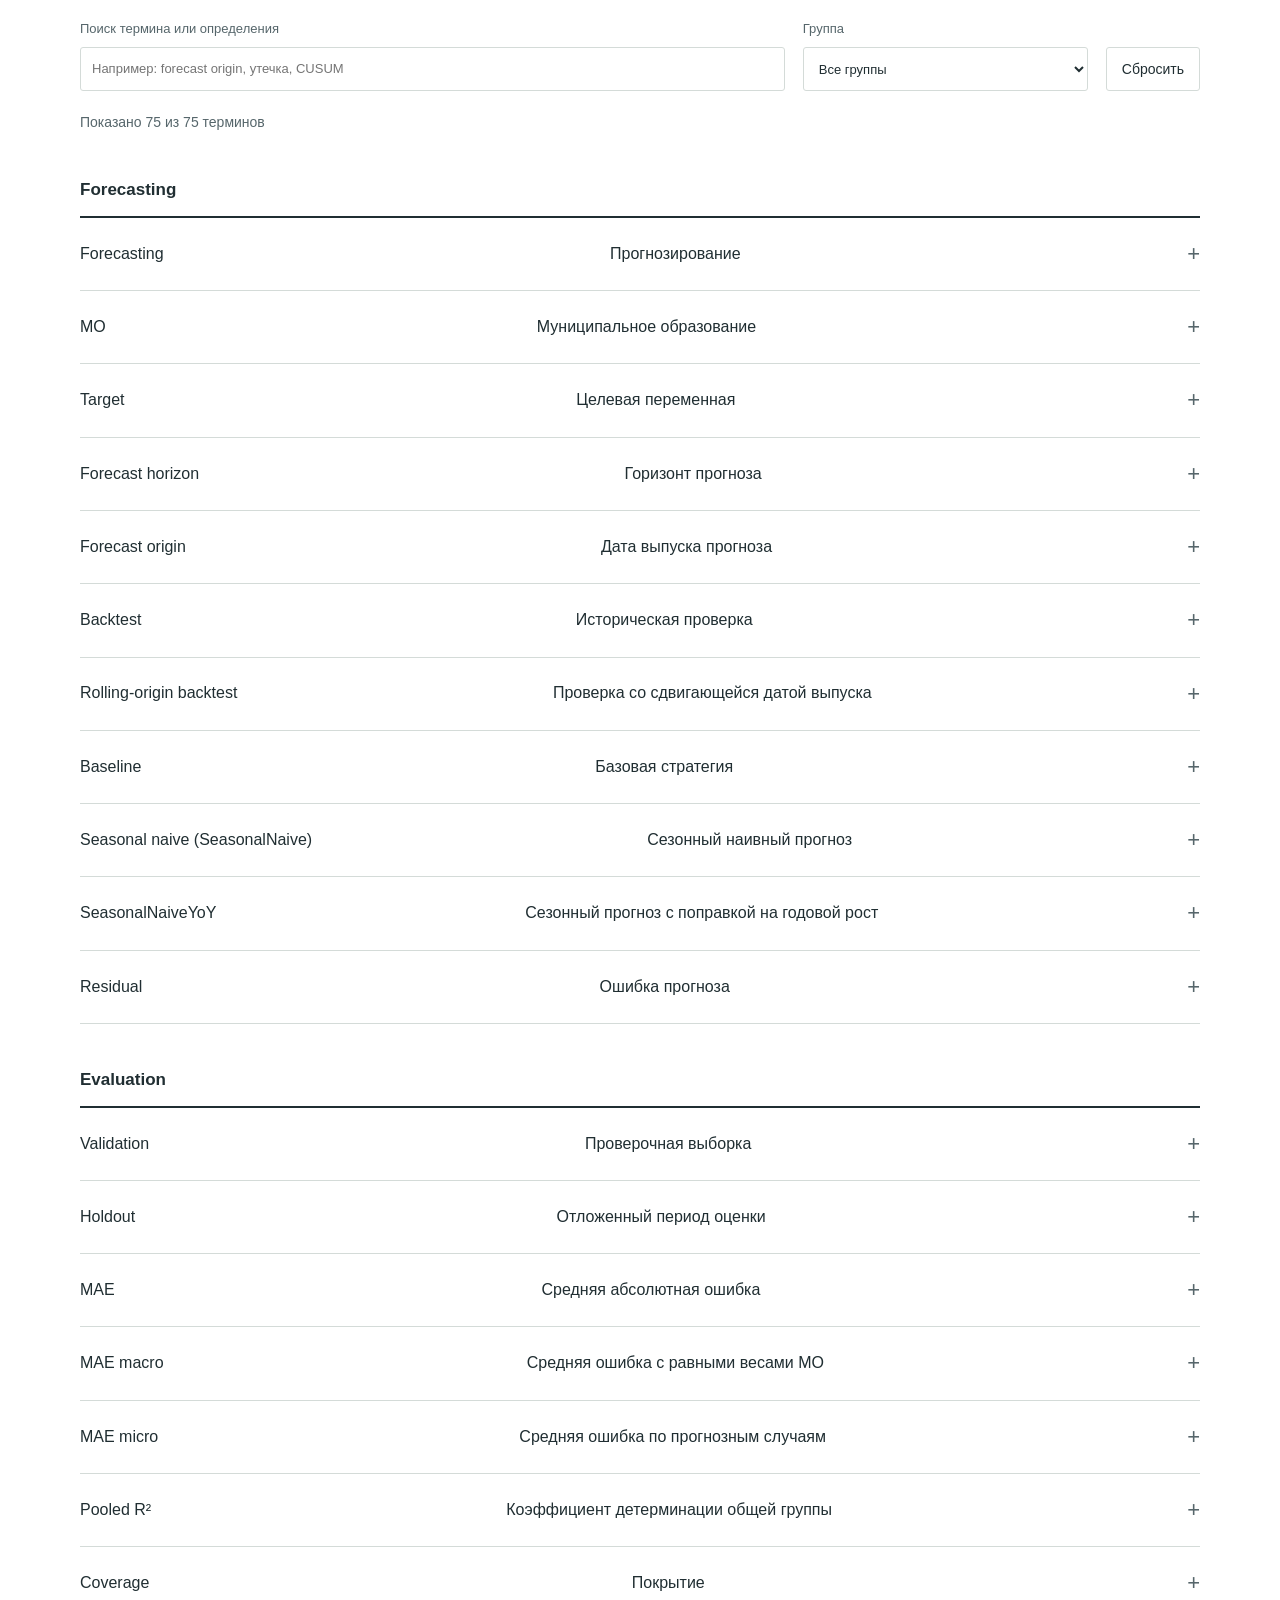
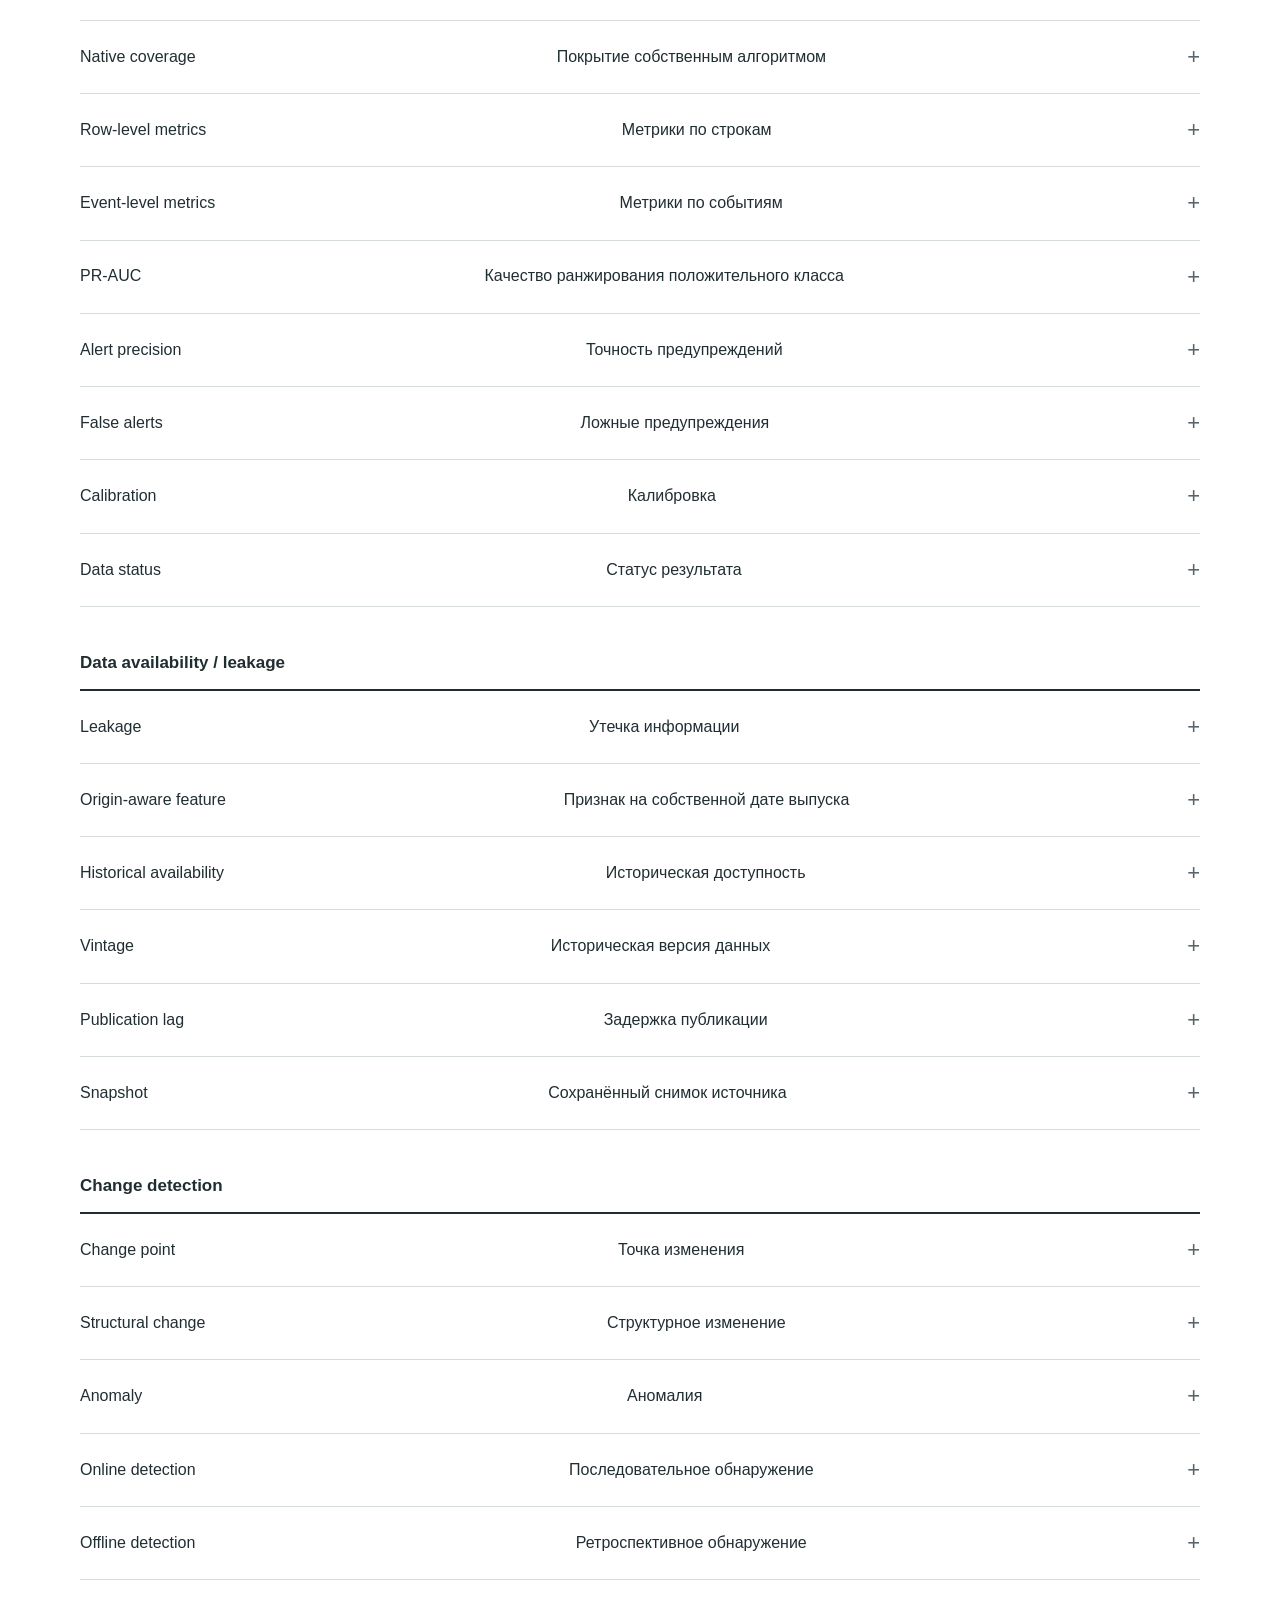
==== commit e0f5ad5f: "Integrate forecasting robustness findings" ====
--- a/docs/index.html
+++ b/docs/index.html
@@ -123,6 +123,15 @@
 <p class="source-note">Отдельная методологическая ablation; девять основных стратегий сохранены. <a href="../reports/results/national_local_persistence.md">Протокол и выводы</a> / <a href="../reports/results/national_local_persistence/gap_analysis.csv">Доли разрыва MAE</a>.</p>
 </div>
 <!-- forecasting-ablation:end -->
+      <!-- forecasting-robustness:begin -->
+<div id="forecasting-robustness">
+<h3>Устойчивость сравнения</h3>
+<p>National/Local + LightGBM и SeasonalNaiveYoY сравниваются на одинаковых наблюдениях у 63 оцениваемых МО. ΔMAE = MAE SeasonalNaiveYoY − MAE National/Local + LightGBM; положительное значение означает меньшую ошибку National/Local + LightGBM.</p>
+<div class="table-scroll" tabindex="0" role="region" aria-label="Устойчивость сравнения прогнозов"><table class="metrics-table"><caption>Holdout: разница MAE и чувствительность к датам выпуска</caption><thead><tr><th scope="col">Горизонт</th><th scope="col">ΔMAE, руб.</th><th scope="col">Доля МО с меньшей MAE</th><th scope="col">Выигрыши по origins</th><th scope="col">Описательный 95% origin-интервал, руб.</th><th scope="col">Неопределённость оценки</th></tr></thead><tbody><tr><th scope="row">h = 1</th><td>121,15</td><td>55,56%</td><td>5/6</td><td>[39,31; 188,97]</td><td>Интервал выше нуля</td></tr><tr><th scope="row">h = 3</th><td>27,68</td><td>52,38%</td><td>4/6</td><td>[-184,13; 218,36]</td><td>Интервал включает ноль</td></tr><tr><th scope="row">h = 6</th><td>8,79</td><td>57,14%</td><td>3/6</td><td>[-480,45; 467,33]</td><td>Интервал включает ноль</td></tr></tbody></table></div>
+<p class="caution">На validation преимущество не воспроизводится; из-за малого числа forecast origins интервалы следует рассматривать как описательную оценку неопределённости. На holdout h = 3 / 6 интервалы включают ноль. Устойчивое преимущество между периодами оценки не подтверждено. Holdout уже просмотрен; это анализ сохранённых прогнозов.</p>
+<p class="source-note"><a href="../reports/results/forecast_robustness.md">Протокол и результаты</a> / <a href="../reports/results/forecast_robustness/pairwise_metrics.csv">Парные метрики</a> / <a href="../reports/results/forecast_robustness/bootstrap_origin.csv">Интервалы по датам</a>.</p>
+</div>
+<!-- forecasting-robustness:end -->
       <figure class="forecast-example"><img src="assets/figures/rolling_forecast.png" width="1517" height="692" loading="lazy" alt="Одномесячные прогнозы SeasonalNaiveYoY и последующие факты для МО 21."><figcaption>Одномесячные прогнозы SeasonalNaiveYoY и факты для МО 21 — первого числового ID оцениваемой выборки. Пример показывает ошибки отдельных месяцев и не заменяет MAE по панели. Использован ранее опубликованный рисунок.</figcaption></figure>
     </div></section>
 
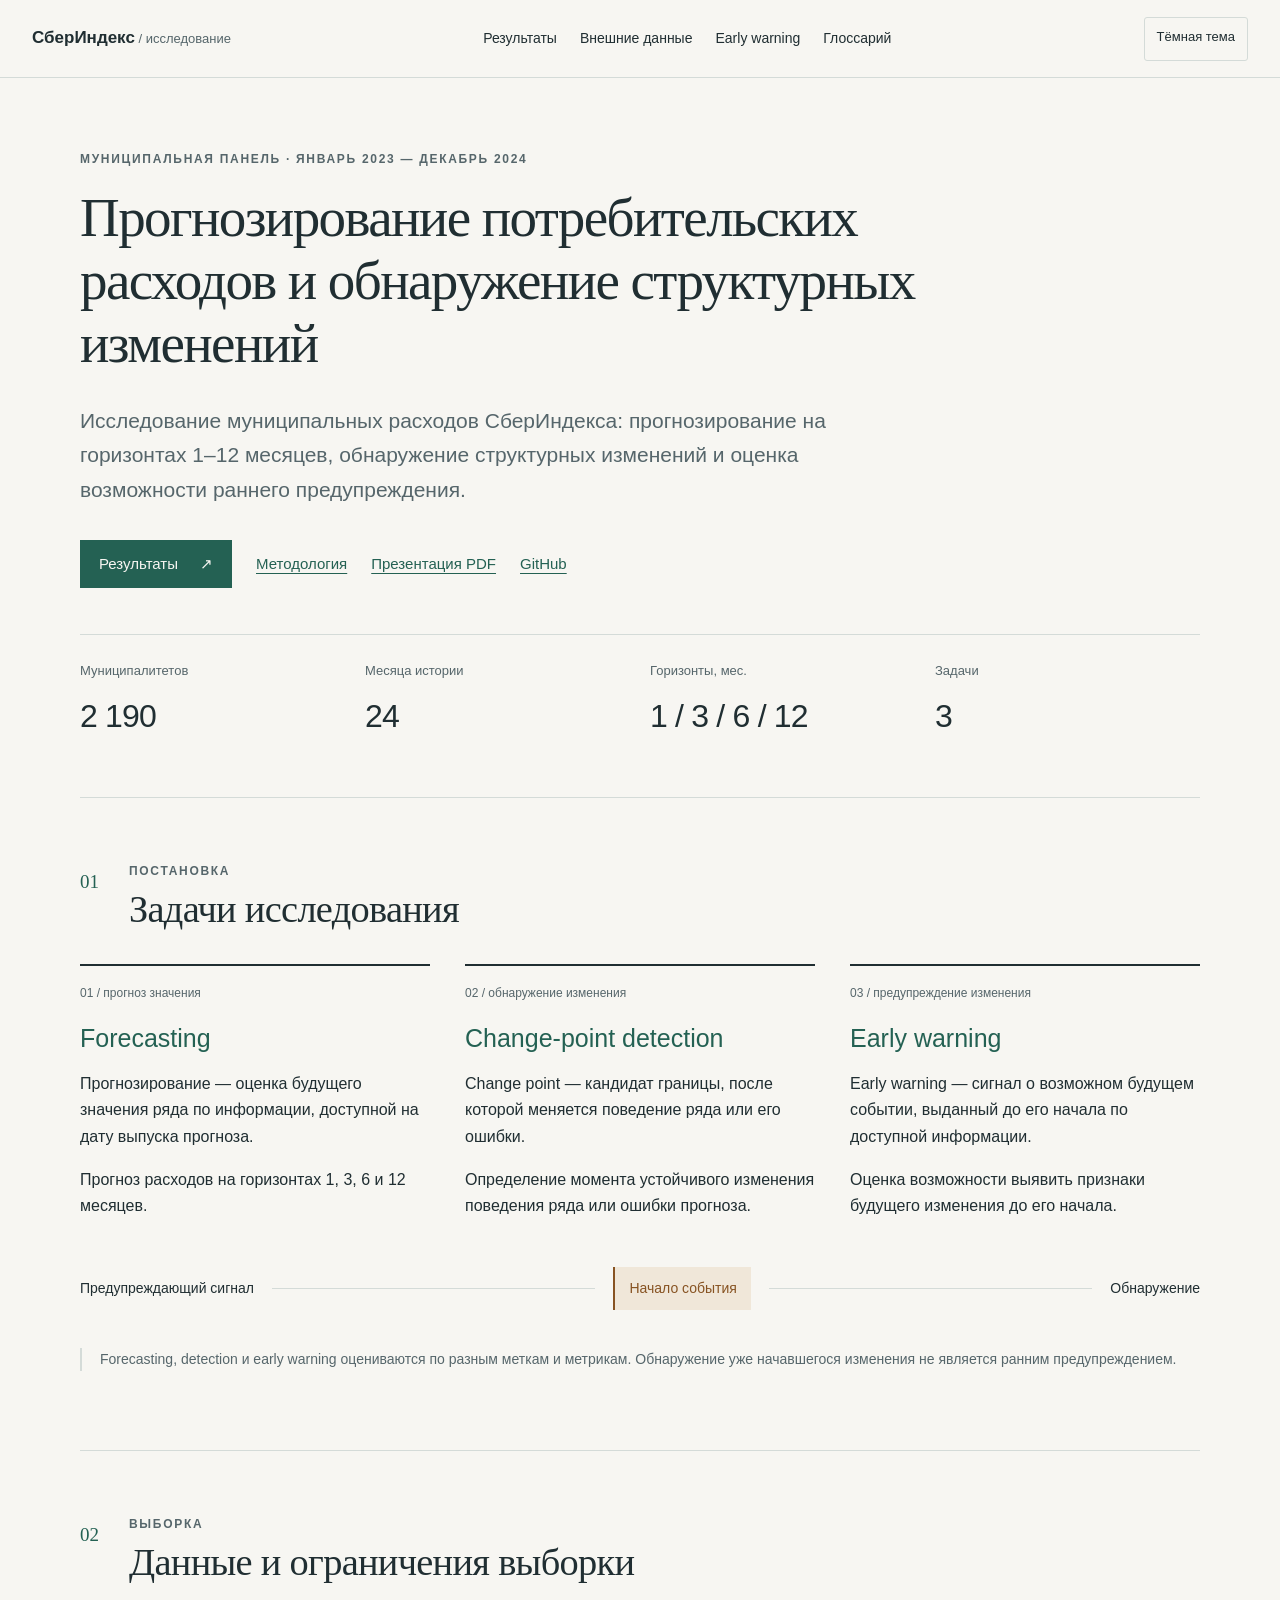
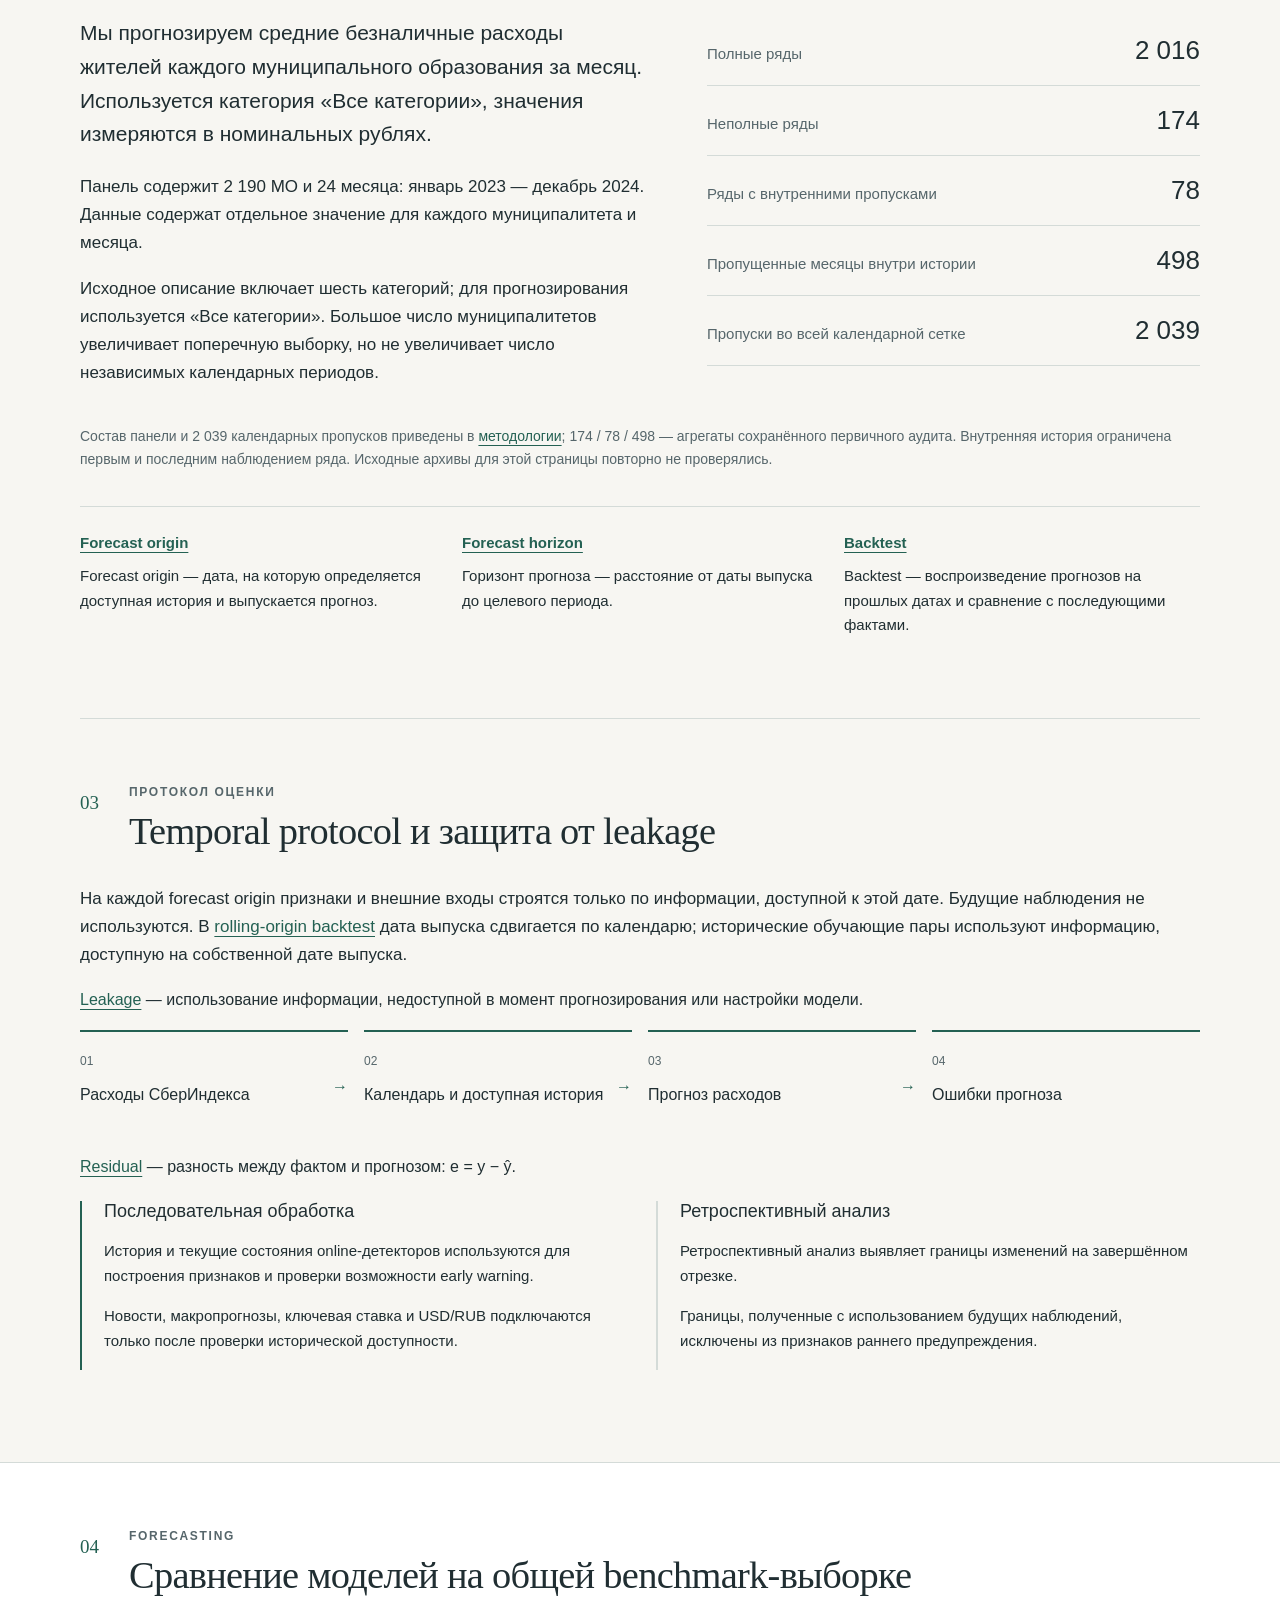
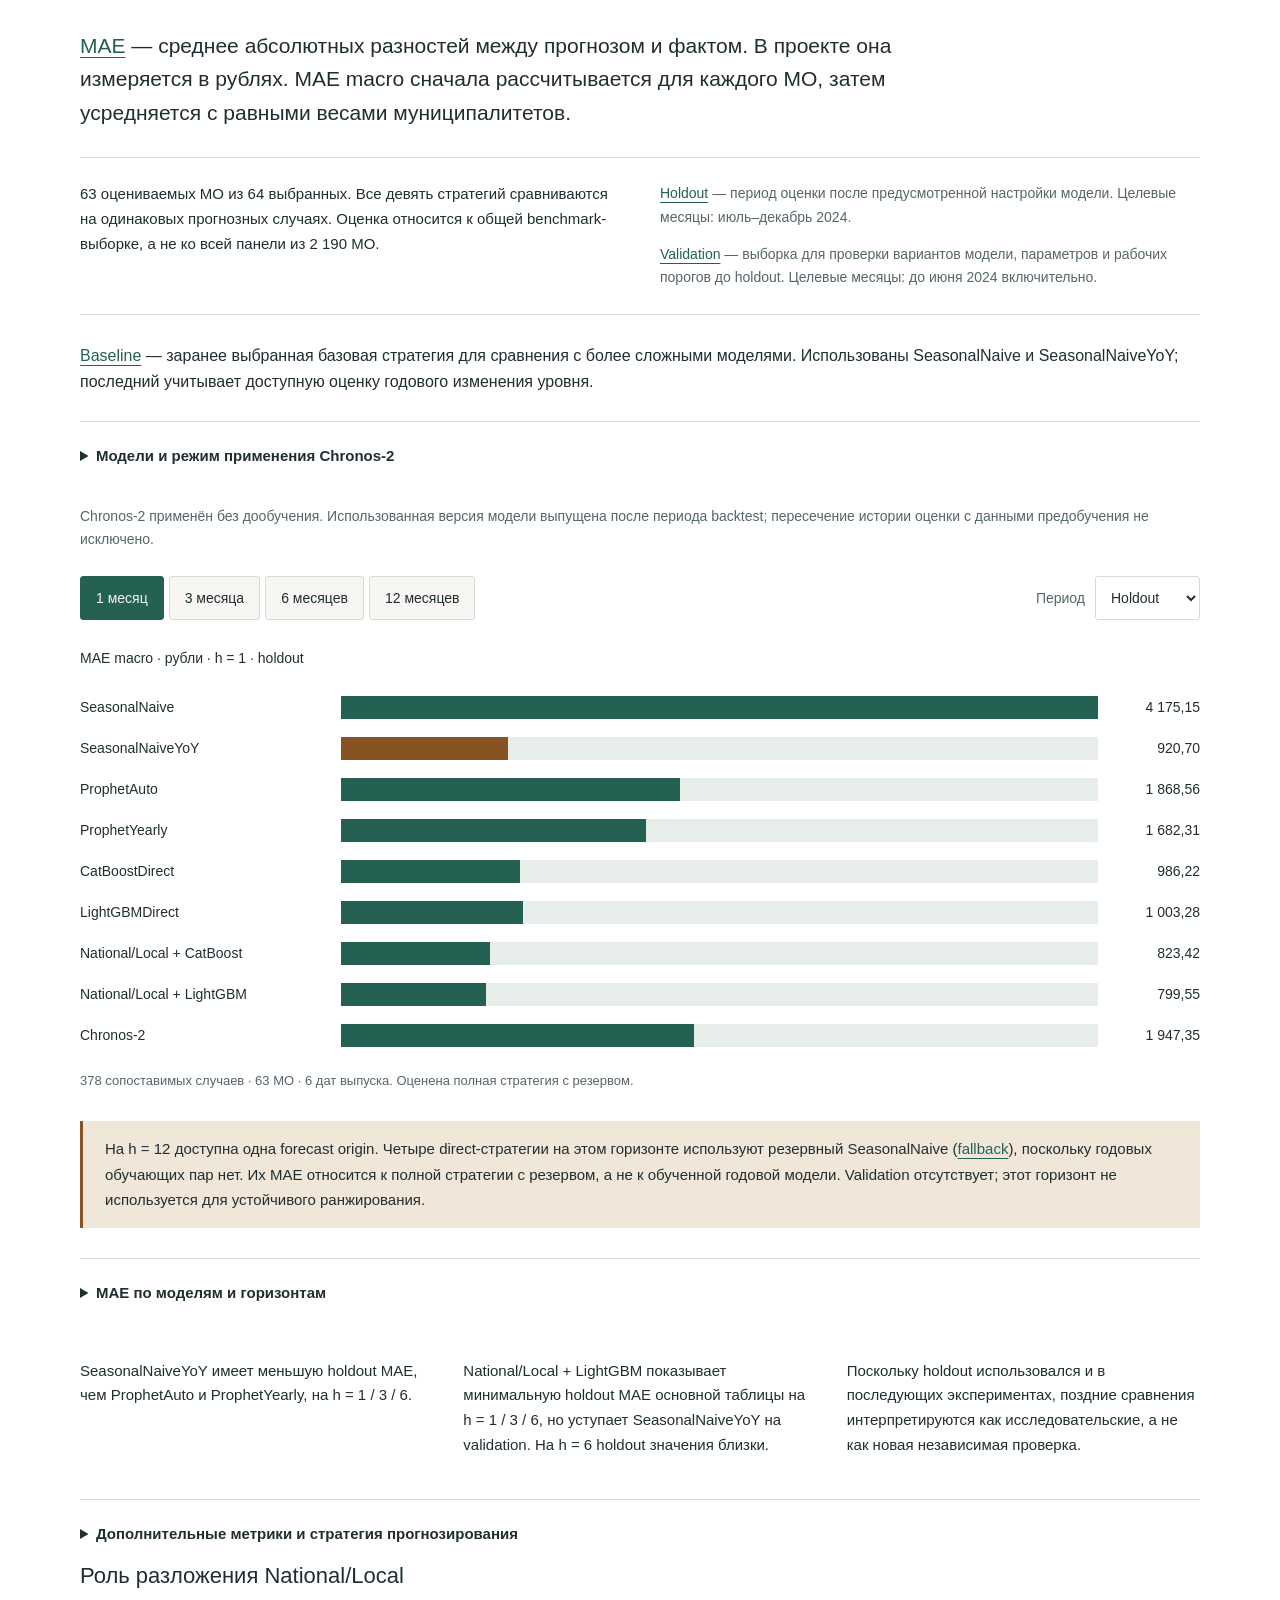
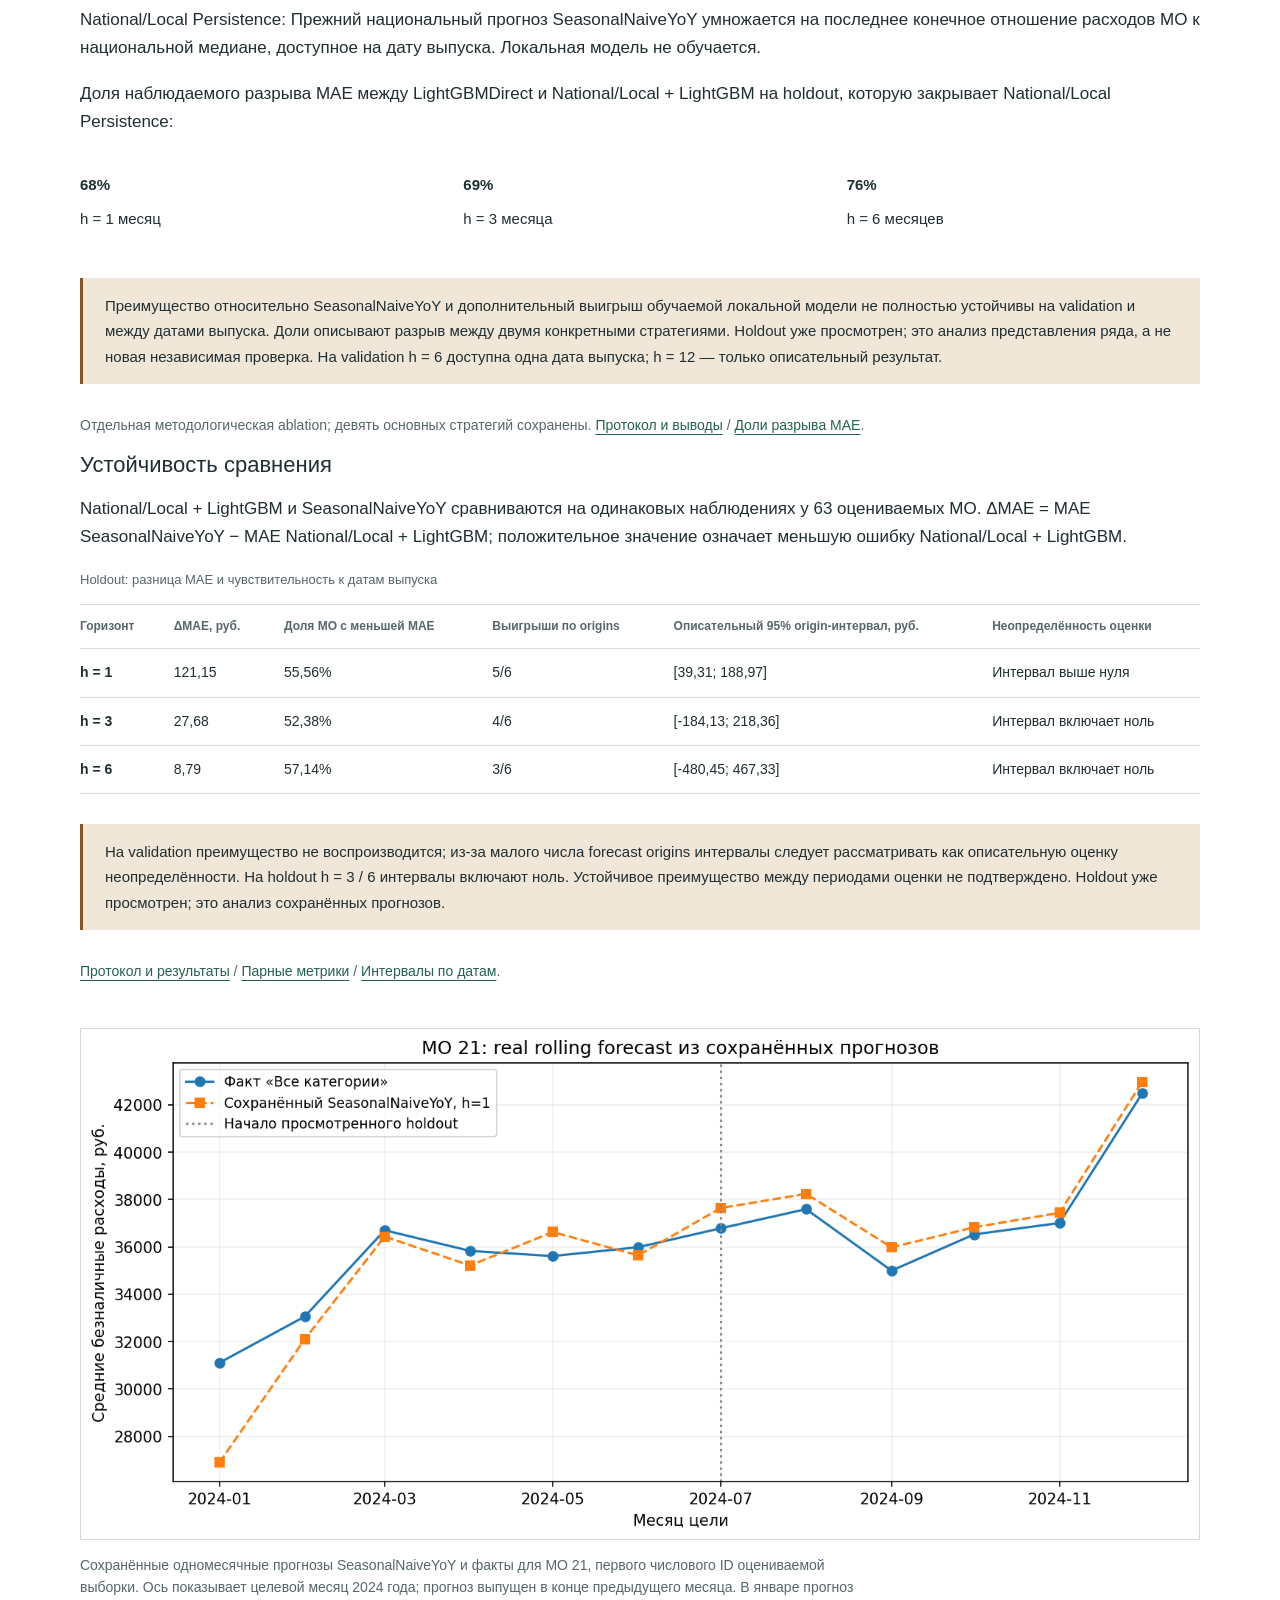
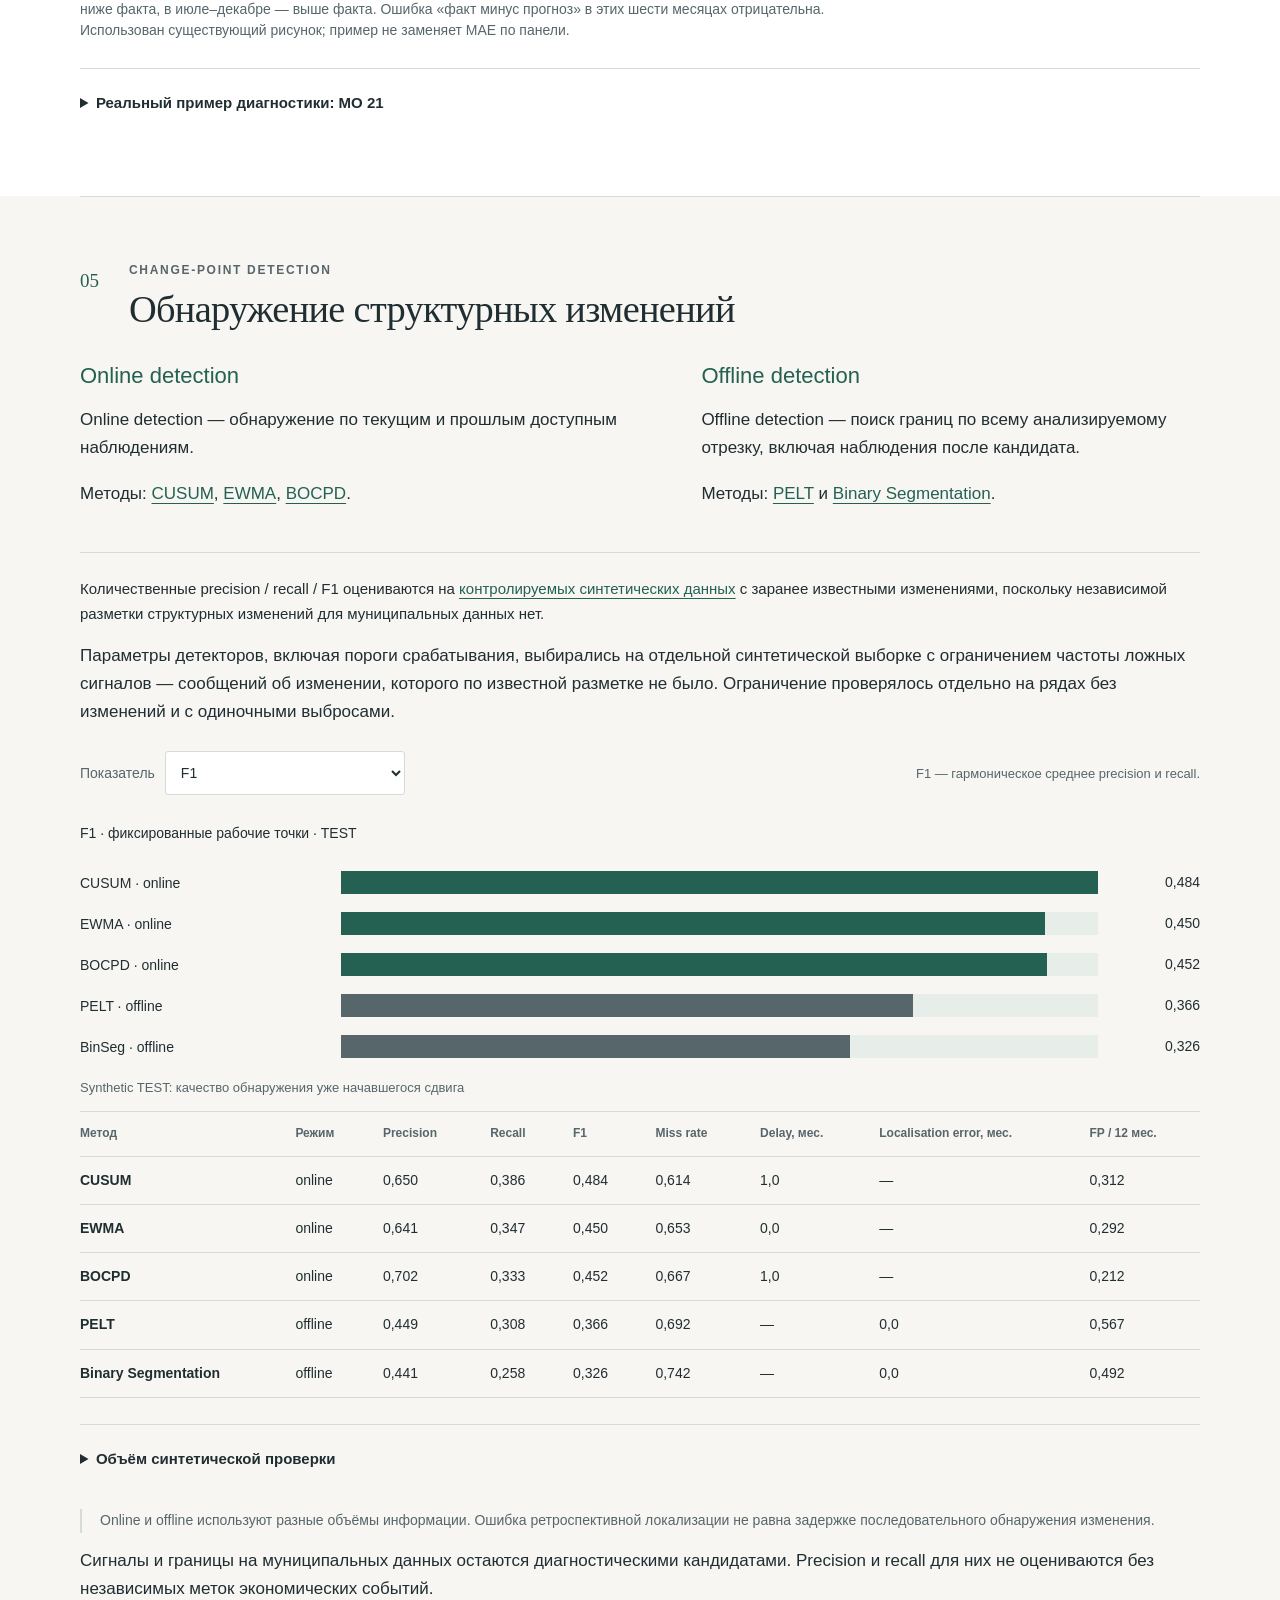
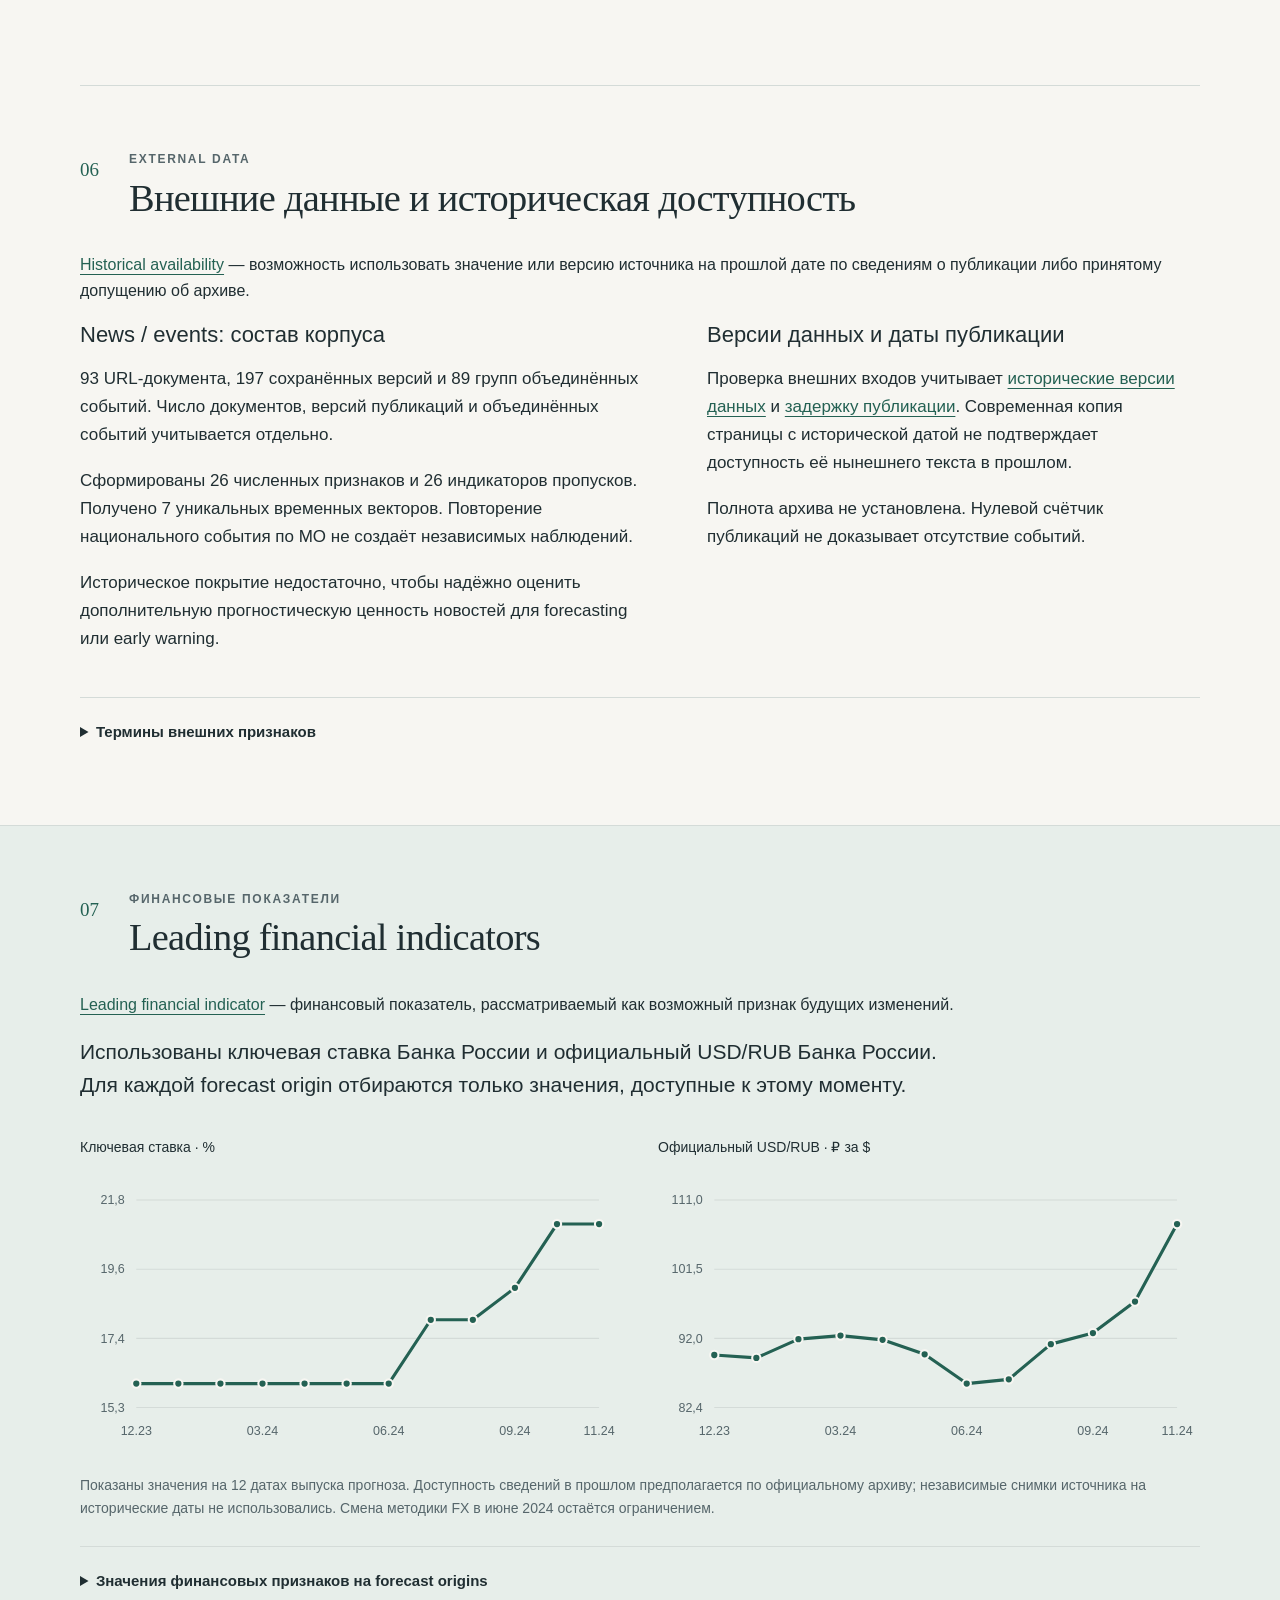
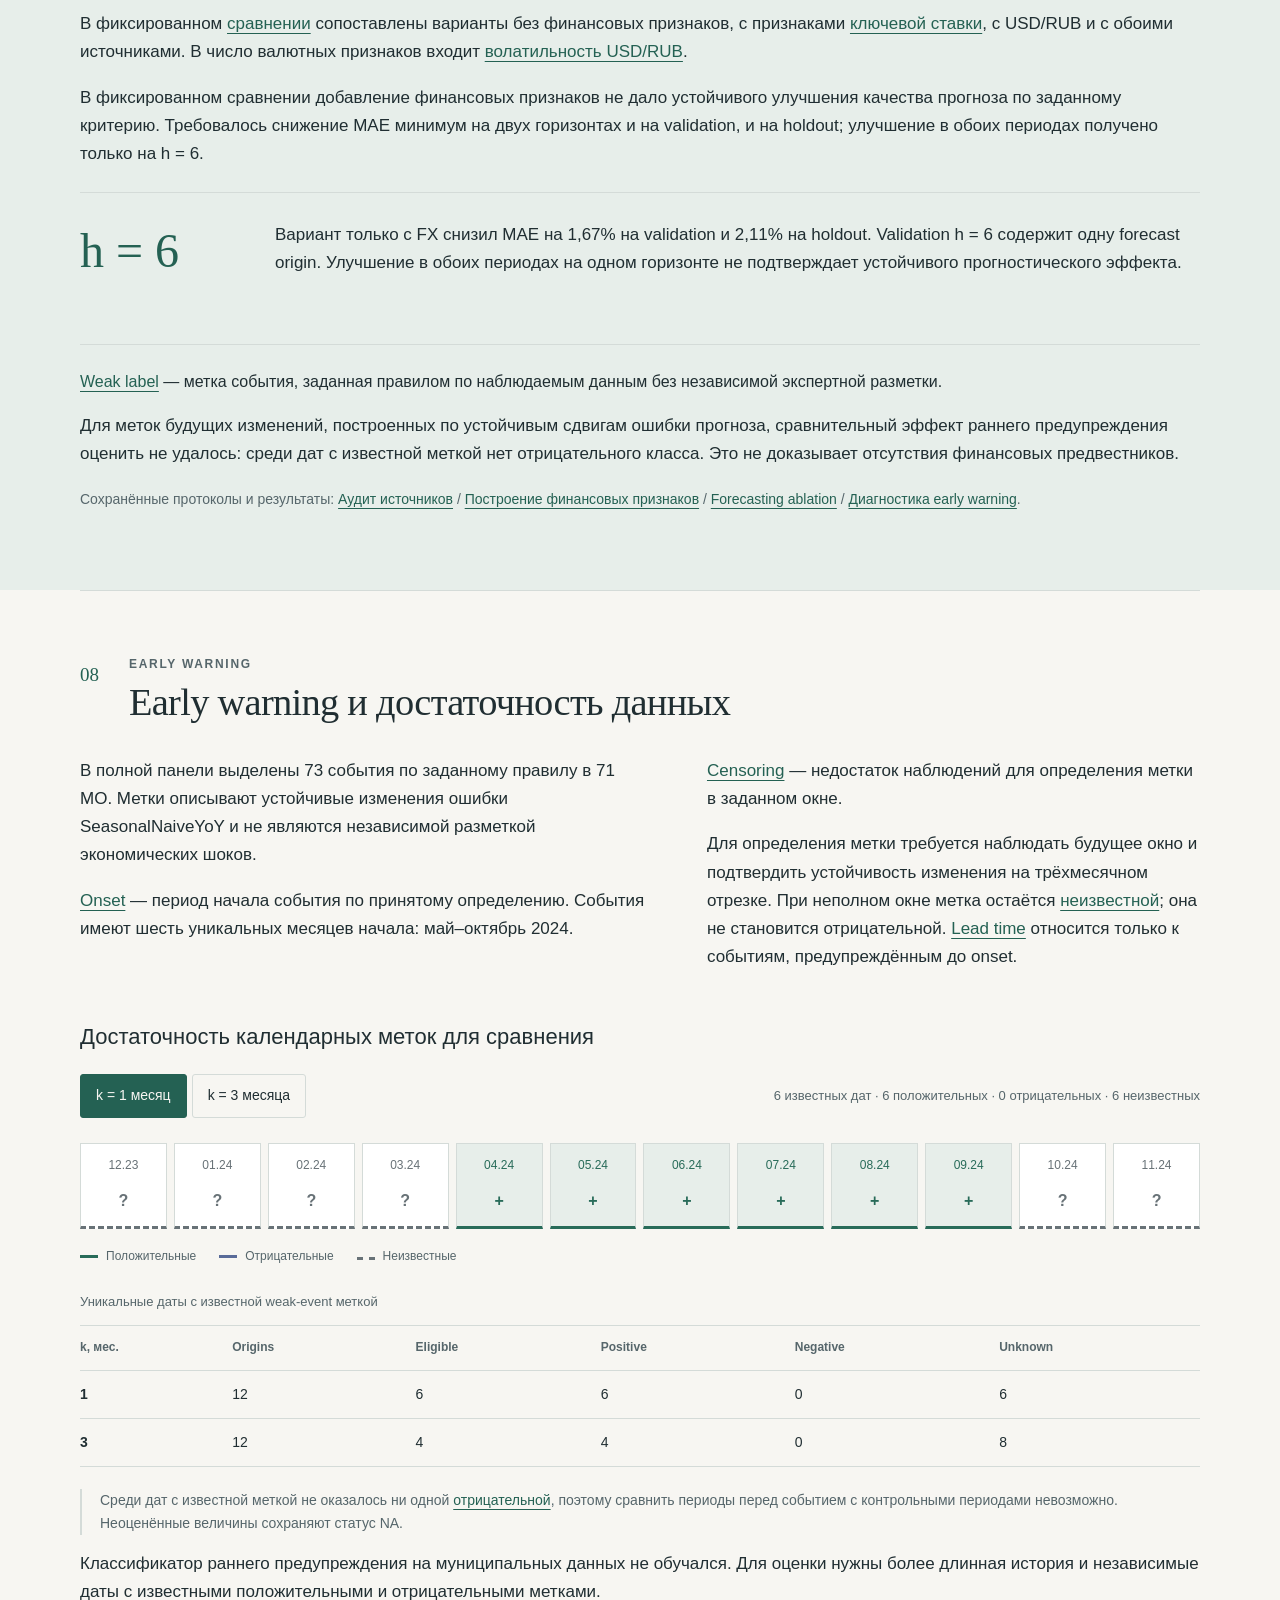
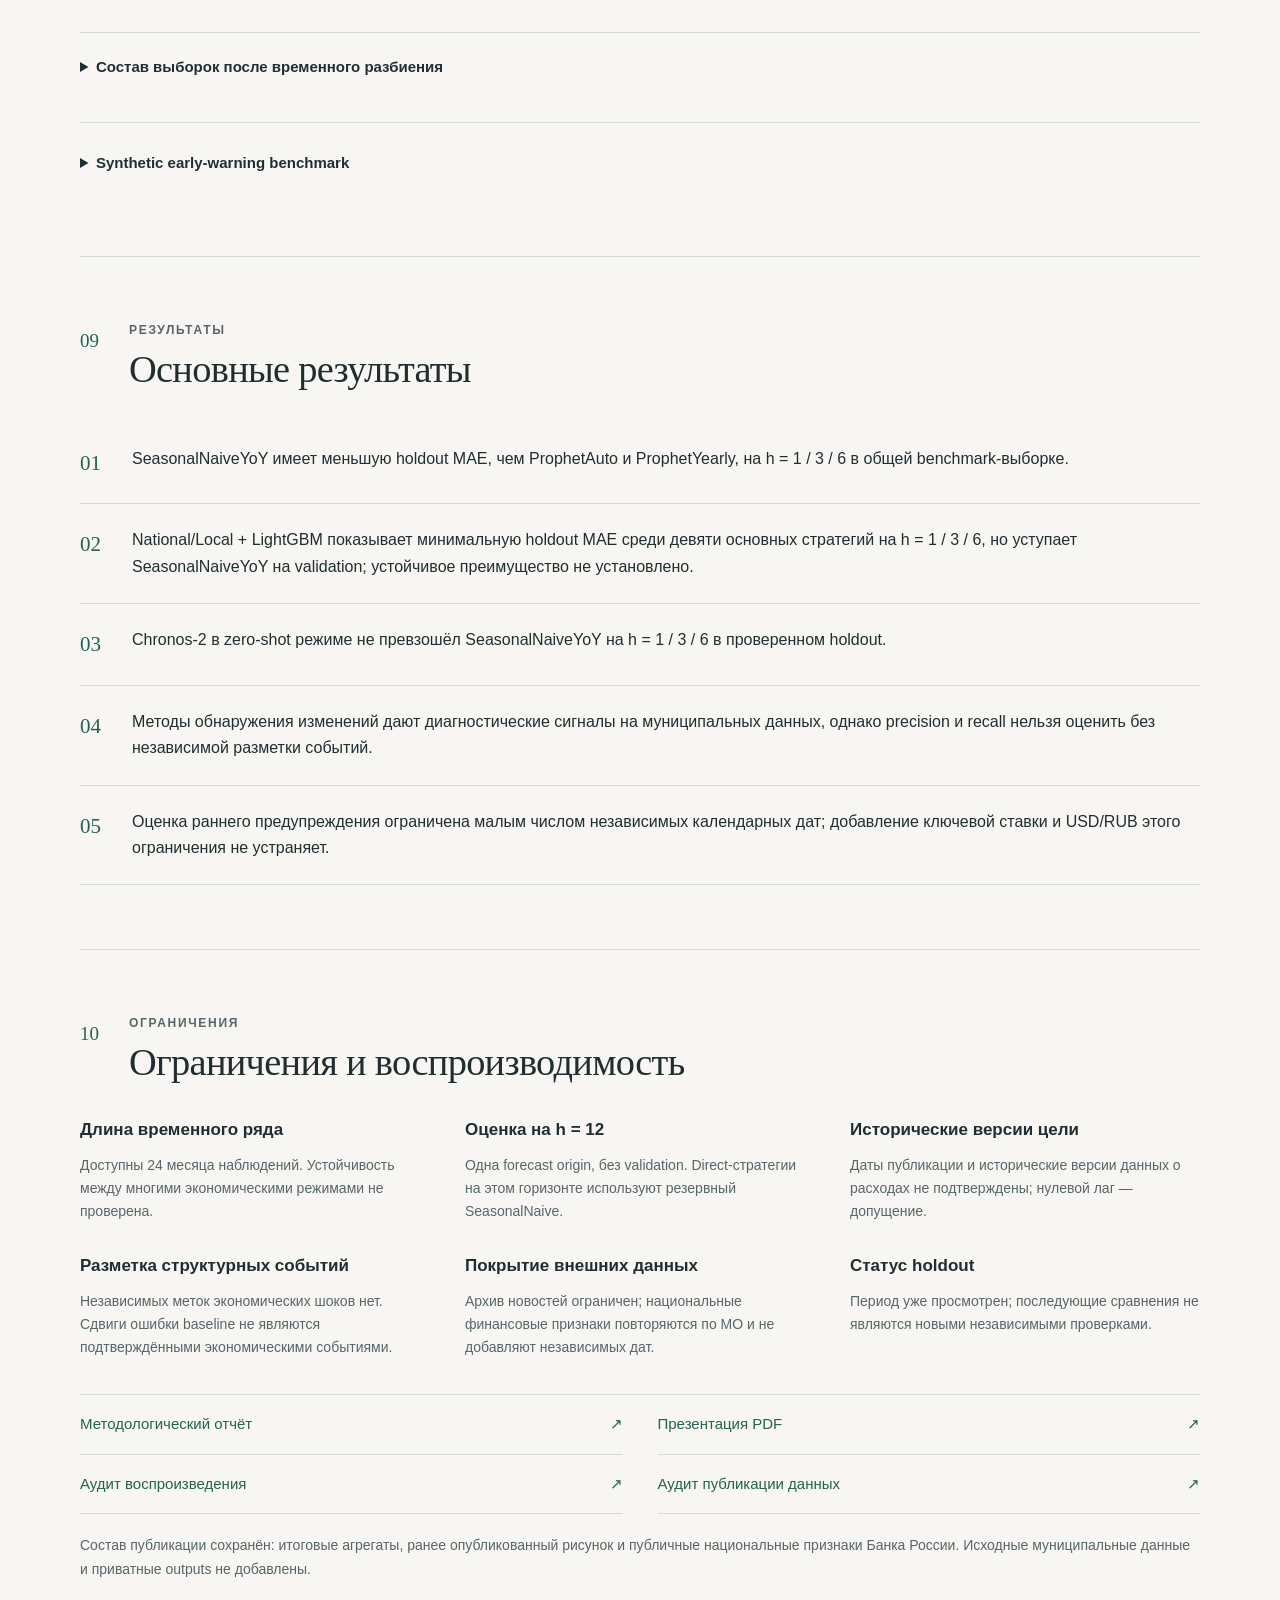
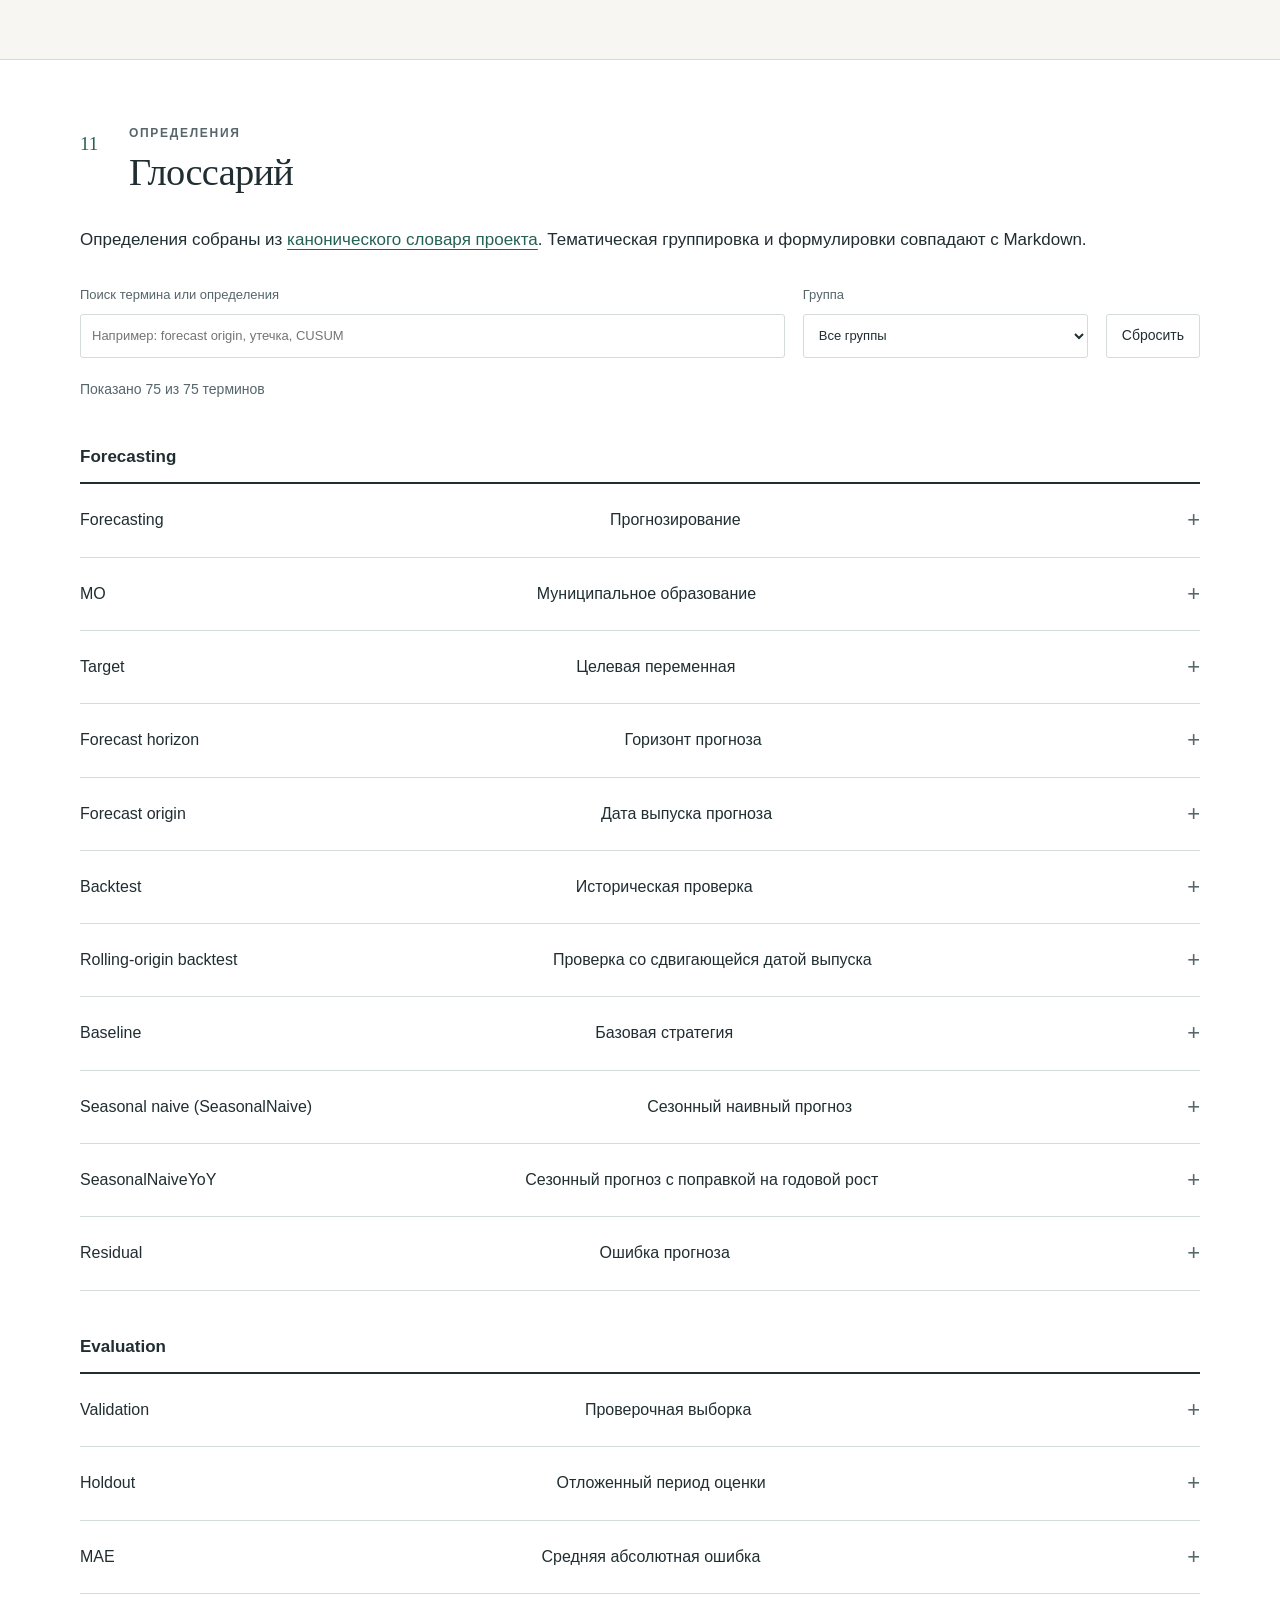
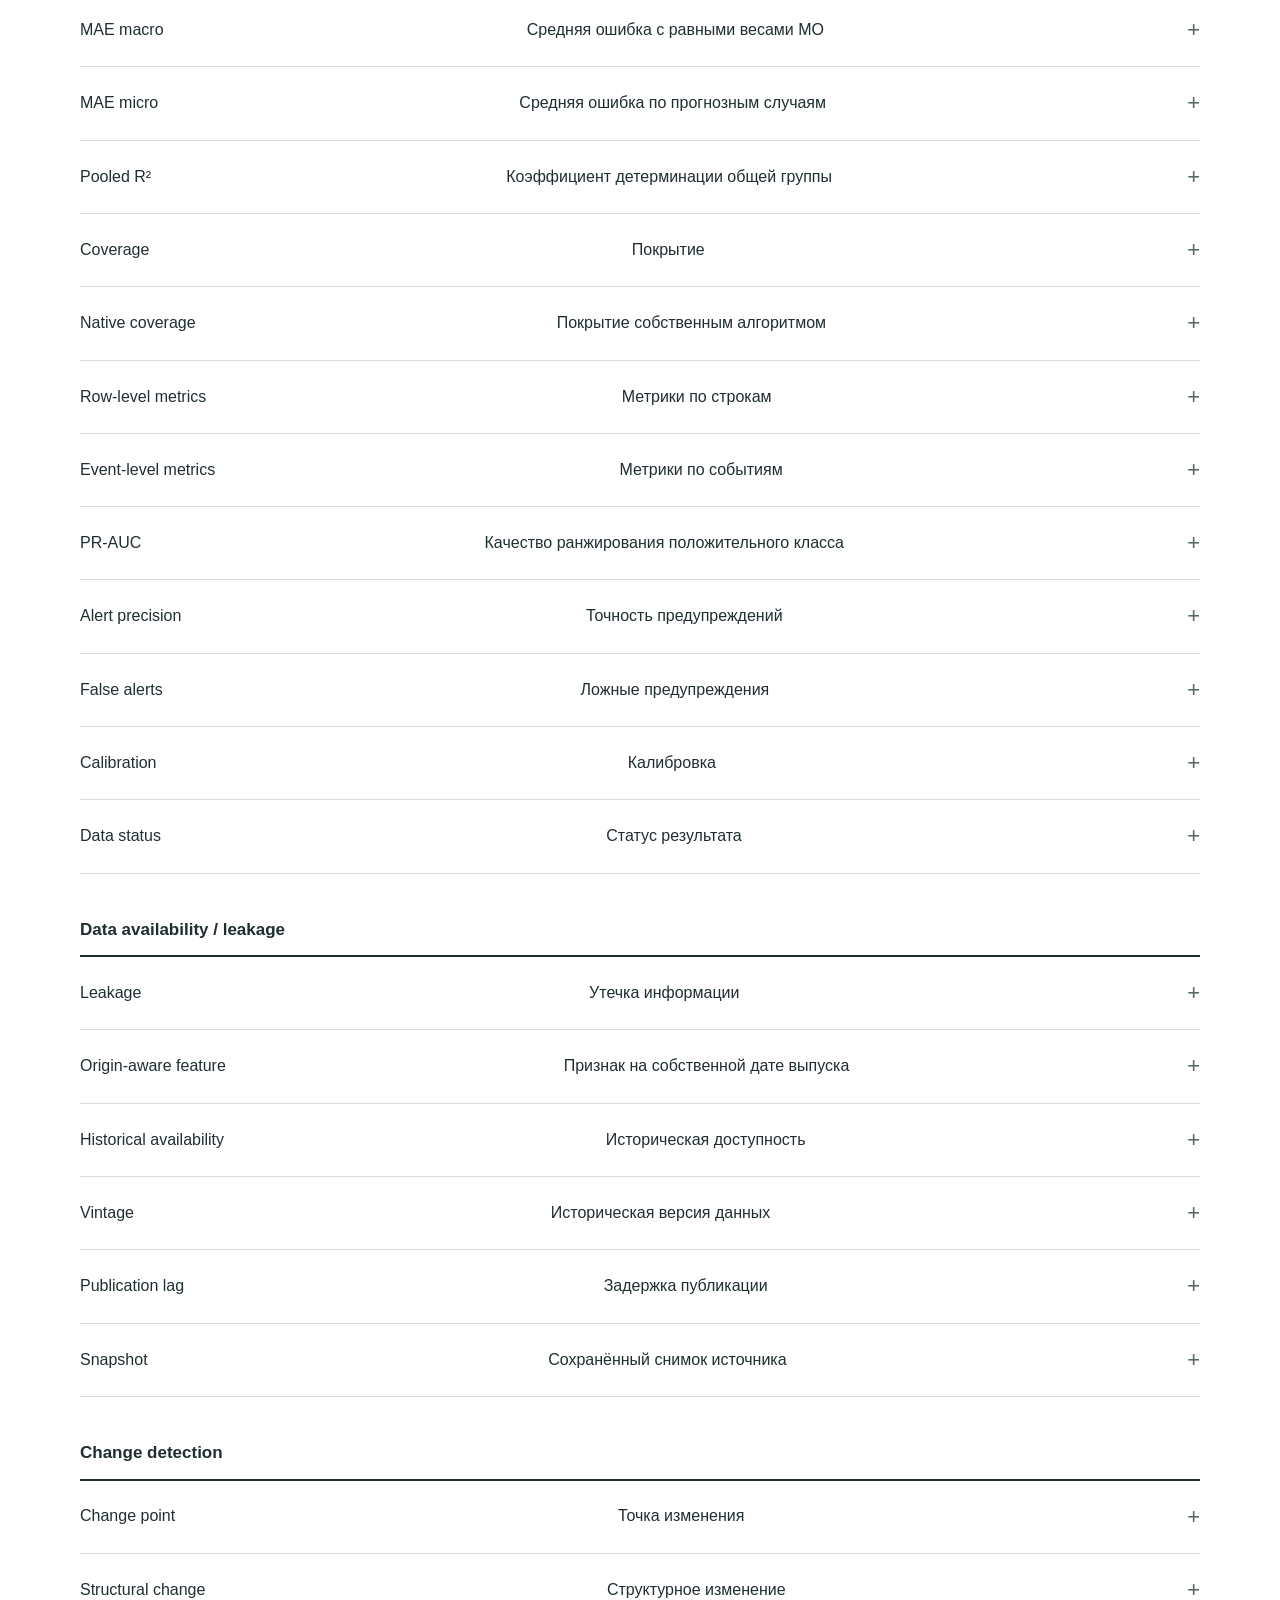
==== commit 36c1cb5d: "Finalize submission materials and readiness audit" ====
--- a/docs/index.html
+++ b/docs/index.html
@@ -57,7 +57,7 @@
     <section class="section wrap" id="data" aria-labelledby="data-title">
       <div class="section-heading"><span class="section-number">02</span><div><p class="eyebrow">Выборка</p><h2 id="data-title">Данные и ограничения выборки</h2></div></div>
       <div class="two-column">
-        <div><p class="lead">Цель — месячное значение категории «Все категории»: средние безналичные расходы жителей МО в номинальных рублях.</p><p>Панель содержит 2 190 МО и 24 месяца: январь 2023 — декабрь 2024. Единица наблюдения — МО × месяц. Показатель не является совокупным муниципальным оборотом.</p><p>Исходное описание включает шесть категорий; для прогнозирования используется «Все категории». Большое число муниципалитетов увеличивает поперечную выборку, но не увеличивает число независимых календарных периодов.</p></div>
+        <div><p class="lead">Мы прогнозируем средние безналичные расходы жителей каждого муниципального образования за месяц. Используется категория «Все категории», значения измеряются в номинальных рублях.</p><p>Панель содержит 2 190 МО и 24 месяца: январь 2023 — декабрь 2024. Данные содержат отдельное значение для каждого муниципалитета и месяца.</p><p>Исходное описание включает шесть категорий; для прогнозирования используется «Все категории». Большое число муниципалитетов увеличивает поперечную выборку, но не увеличивает число независимых календарных периодов.</p></div>
         <dl class="quality-list">
           <div><dt>Полные ряды</dt><dd>2 016</dd></div>
           <div><dt>Неполные ряды</dt><dd>174</dd></div>
@@ -132,7 +132,8 @@
 <p class="source-note"><a href="../reports/results/forecast_robustness.md">Протокол и результаты</a> / <a href="../reports/results/forecast_robustness/pairwise_metrics.csv">Парные метрики</a> / <a href="../reports/results/forecast_robustness/bootstrap_origin.csv">Интервалы по датам</a>.</p>
 </div>
 <!-- forecasting-robustness:end -->
-      <figure class="forecast-example"><img src="assets/figures/rolling_forecast.png" width="1517" height="692" loading="lazy" alt="Одномесячные прогнозы SeasonalNaiveYoY и последующие факты для МО 21."><figcaption>Одномесячные прогнозы SeasonalNaiveYoY и факты для МО 21 — первого числового ID оцениваемой выборки. Пример показывает ошибки отдельных месяцев и не заменяет MAE по панели. Использован ранее опубликованный рисунок.</figcaption></figure>
+      <figure class="forecast-example"><img src="assets/figures/rolling_forecast.png" width="1517" height="692" loading="lazy" alt="Одномесячные прогнозы SeasonalNaiveYoY и последующие факты для МО 21."><figcaption>Сохранённые одномесячные прогнозы SeasonalNaiveYoY и факты для МО 21, первого числового ID оцениваемой выборки. Ось показывает целевой месяц 2024 года; прогноз выпущен в конце предыдущего месяца. В январе прогноз ниже факта, в июле–декабре — выше факта. Ошибка «факт минус прогноз» в этих шести месяцах отрицательна. Использован существующий рисунок; пример не заменяет MAE по панели.</figcaption></figure>
+      <details class="method-details" id="real-detection-example"><summary>Реальный пример диагностики: МО 21</summary><p>Для того же ряда PELT и Binary Segmentation выделили март 2024 как ретроспективную границу при анализе наблюдений до декабря. Граница находится в периоде настройки масштаба (warmup), до начала мониторинга, и не входит в число оцениваемых monitoring-границ. Это не предупреждение, полученное в марте. Диагностический сигнал указывает на изменение поведения ряда, но причина изменения независимо не подтверждена.</p><p>Выбор МО задан минимальным числовым ID; новых данных и рисунков не добавлено. <a href="../reports/results/E06a_offline_detection.md">Сохранённый протокол и таблицы сегментации</a>.</p></details>
     </div></section>
 
     <section class="section wrap" id="detection" aria-labelledby="detection-title">
@@ -142,6 +143,7 @@
         <div><h3><a href="#offline-detection">Offline detection</a></h3><p data-first-definition="offline-detection">Offline detection — поиск границ по всему анализируемому отрезку, включая наблюдения после кандидата.</p><p>Методы: <a href="#pelt">PELT</a> и <a href="#binary-segmentation">Binary Segmentation</a>.</p></div>
       </div>
       <p class="benchmark-label">Количественные precision / recall / F1 оцениваются на <a href="#synthetic-benchmark">контролируемых синтетических данных</a> с заранее известными изменениями, поскольку независимой разметки структурных изменений для муниципальных данных нет.</p>
+      <p id="detector-selection-note">Параметры детекторов, включая пороги срабатывания, выбирались на отдельной синтетической выборке с ограничением частоты ложных сигналов — сообщений об изменении, которого по известной разметке не было. Ограничение проверялось отдельно на рядах без изменений и с одиночными выбросами.</p>
       <div class="chart-toolbar enhanced-control"><label class="select-label">Показатель <select id="detection-metric"><option value="f1">F1</option><option value="precision">Precision</option><option value="recall">Recall</option><option value="false_alarms_per_12">Ложные сигналы / 12 месяцев</option></select></label><p id="detection-metric-help">F1 — гармоническое среднее precision и recall.</p></div>
       <figure class="interactive-chart enhanced-control"><figcaption id="detection-chart-title">F1 · фиксированные рабочие точки</figcaption><div id="detection-chart" class="bar-chart"></div></figure>
       <div class="table-scroll" tabindex="0" role="region" aria-label="Метрики обнаружения изменений">
@@ -198,11 +200,11 @@
       <p class="margin-note">Среди дат с известной меткой не оказалось ни одной <a href="#known-negative">отрицательной</a>, поэтому сравнить периоды перед событием с контрольными периодами невозможно. Неоценённые величины сохраняют статус NA.</p>
       <p>Классификатор раннего предупреждения на муниципальных данных не обучался. Для оценки нужны более длинная история и независимые даты с известными положительными и отрицательными метками.</p>
       <details class="method-details" data-protocol-detail="warning"><summary>Состав выборок после временного разбиения</summary><p>Для k = 1 после временного разбиения остаются 14 положительных случаев в обучающей выборке и 4 в тестовой; для k = 3 пригодного разбиения нет.</p></details>
-      <details class="synthetic-subsection"><summary>Synthetic early-warning benchmark</summary><p><a href="#controlled-synthetic-benchmark">Controlled synthetic benchmark</a> — <span data-first-definition="controlled-synthetic-benchmark">проверка механизма на искусственно созданных данных с заранее известными событиями.</span></p><p>Constant risk — постоянный риск; History only — история; History + detector state — история и состояния online-детекторов; History + detector state + external precursors — дополнительно внешние предвестники генератора. TEST, 180 событий; k = 3.</p><div class="table-scroll" tabindex="0" role="region" aria-label="Контрольная оценка механизма предупреждения">
+      <details class="synthetic-subsection"><summary>Synthetic early-warning benchmark</summary><p><a href="#controlled-synthetic-benchmark">Controlled synthetic benchmark</a> — <span data-first-definition="controlled-synthetic-benchmark">проверка механизма на искусственно созданных данных с заранее известными событиями.</span></p><p>Constant risk — постоянный риск; History only — история; History + detector state — история и состояния online-детекторов; History + detector state + external precursors — дополнительно искусственные внешние признаки приближающегося изменения. TEST, 180 событий; k = 3.</p><div class="table-scroll" tabindex="0" role="region" aria-label="Контрольная оценка механизма предупреждения">
         <!-- synthetic-warning-table:begin -->
 <table class="metrics-table"><caption>Controlled synthetic TEST: k = 3, 180 событий</caption><thead><tr><th scope="col">Стратегия</th><th scope="col">PR-AUC</th><th scope="col">Row F1</th><th scope="col">Event recall</th><th scope="col">Alert precision</th><th scope="col">Median lead, мес.</th><th scope="col">False alerts / 12 мес.</th></tr></thead><tbody><tr><th scope="row">Constant risk</th><td>0,218</td><td>0,000</td><td>0,000</td><td>—</td><td>—</td><td>0,000</td></tr><tr><th scope="row">History only</th><td>0,328</td><td>0,201</td><td>0,267</td><td>0,268</td><td>2,0</td><td>0,633</td></tr><tr><th scope="row">History + detector state</th><td>0,390</td><td>0,251</td><td>0,400</td><td>0,385</td><td>2,0</td><td>0,556</td></tr><tr><th scope="row">History + detector state + external precursors</th><td>0,538</td><td>0,450</td><td>0,617</td><td>0,516</td><td>2,0</td><td>0,503</td></tr></tbody></table>
 <!-- synthetic-warning-table:end -->
-      </div><p class="margin-note">Модель с внешними предвестниками проверяет механизм при наблюдаемых предвестниках генератора. Результат относится к synthetic benchmark и не оценивает предупреждение экономических шоков или пользу реальных новостей.</p></details>
+      </div><p class="margin-note">На синтетических данных внешние признаки приближающегося изменения улучшили раннее предупреждение относительно вариантов без этих признаков. Часть искусственных изменений не имела предвестников. Это показывает возможности подхода при существующих предвестниках, но не подтверждает способность предупреждать реальные экономические изменения или пользу реальных новостей.</p></details>
     </section>
 
     <section class="section wrap conclusions" id="conclusions" aria-labelledby="conclusions-title">
